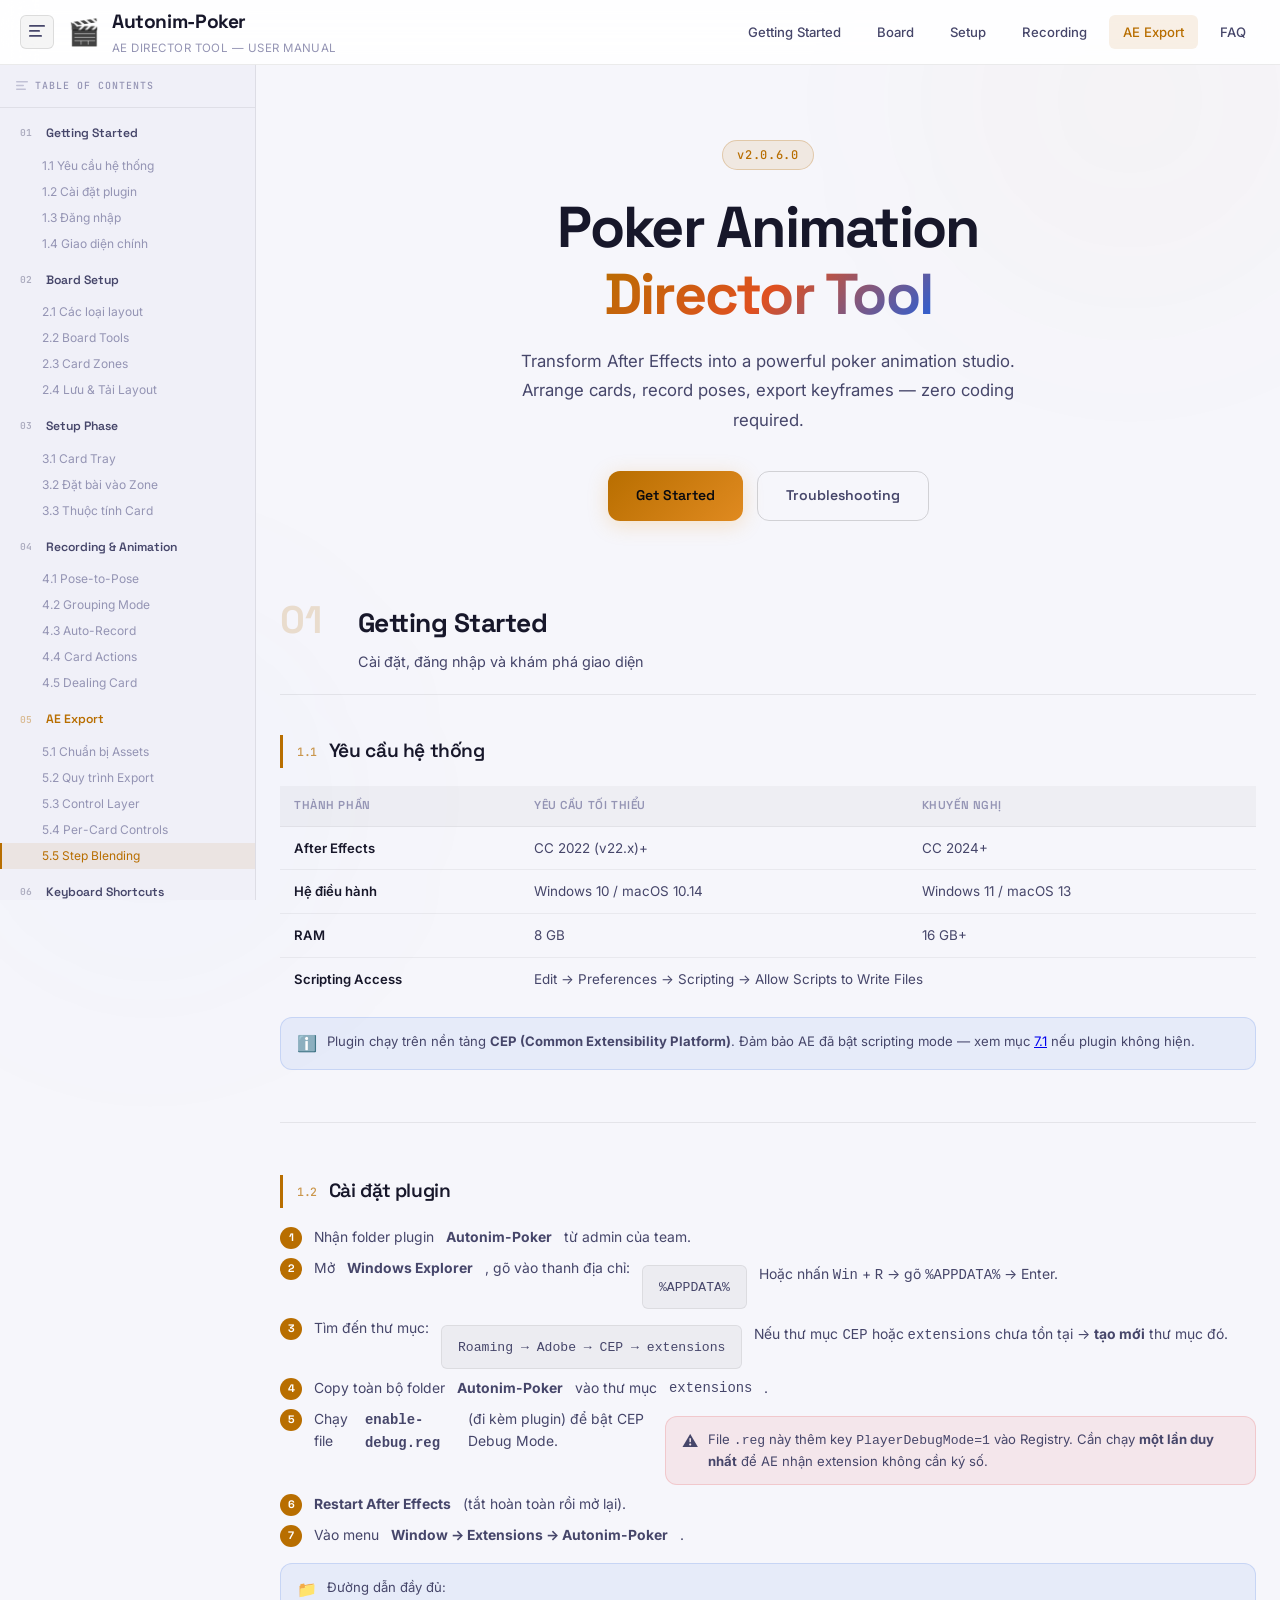
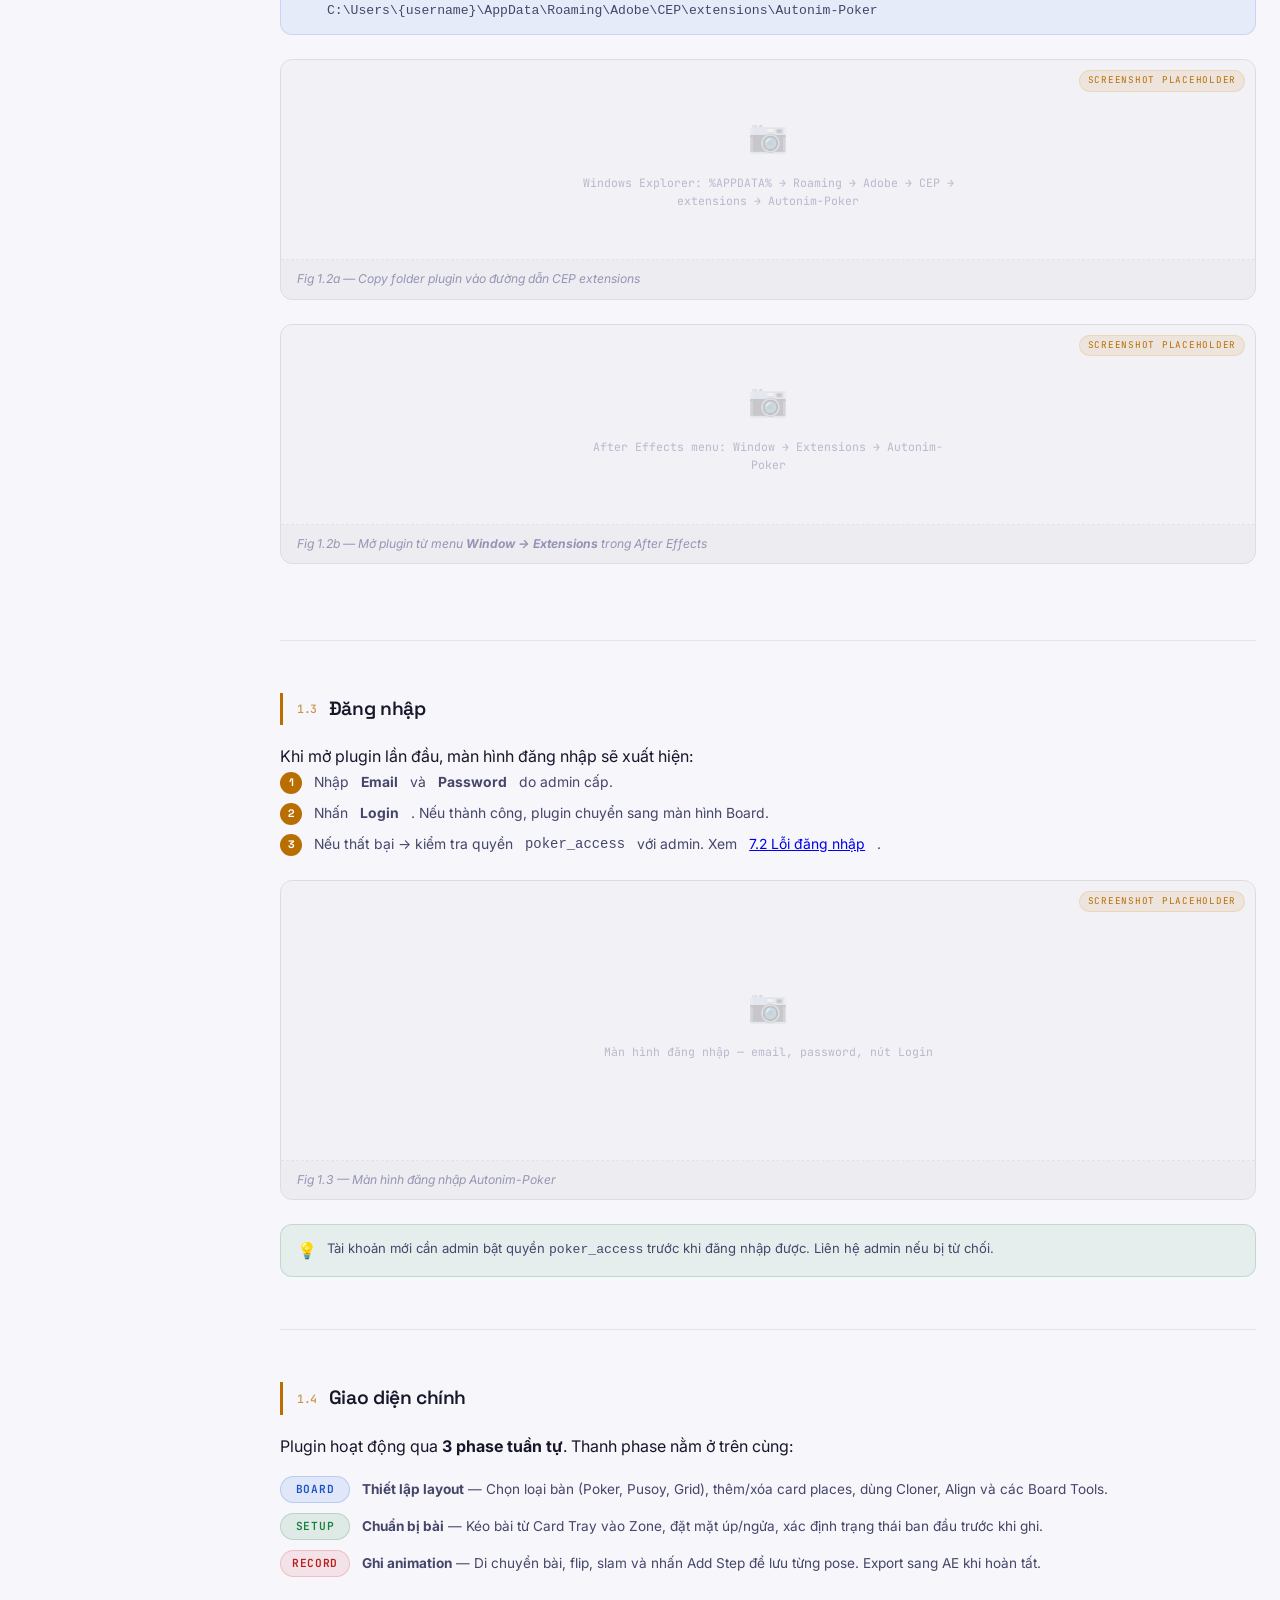
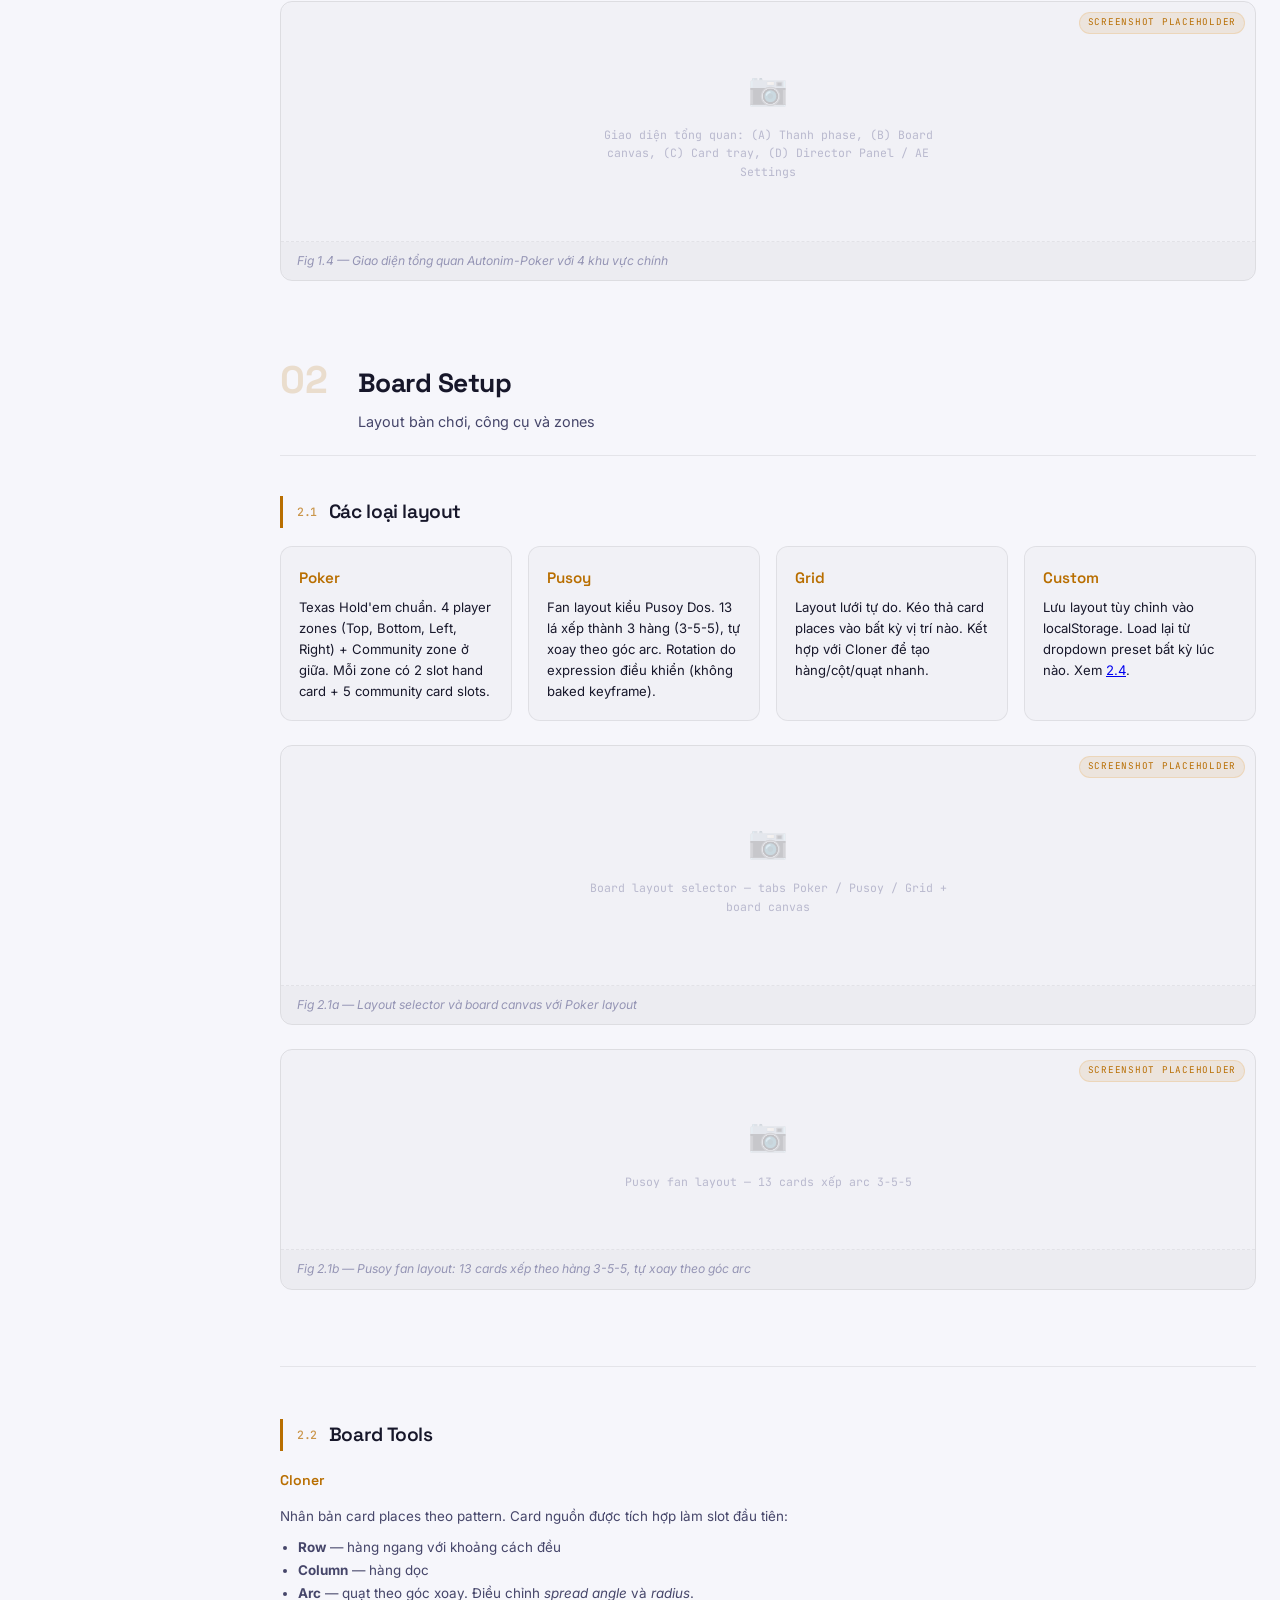
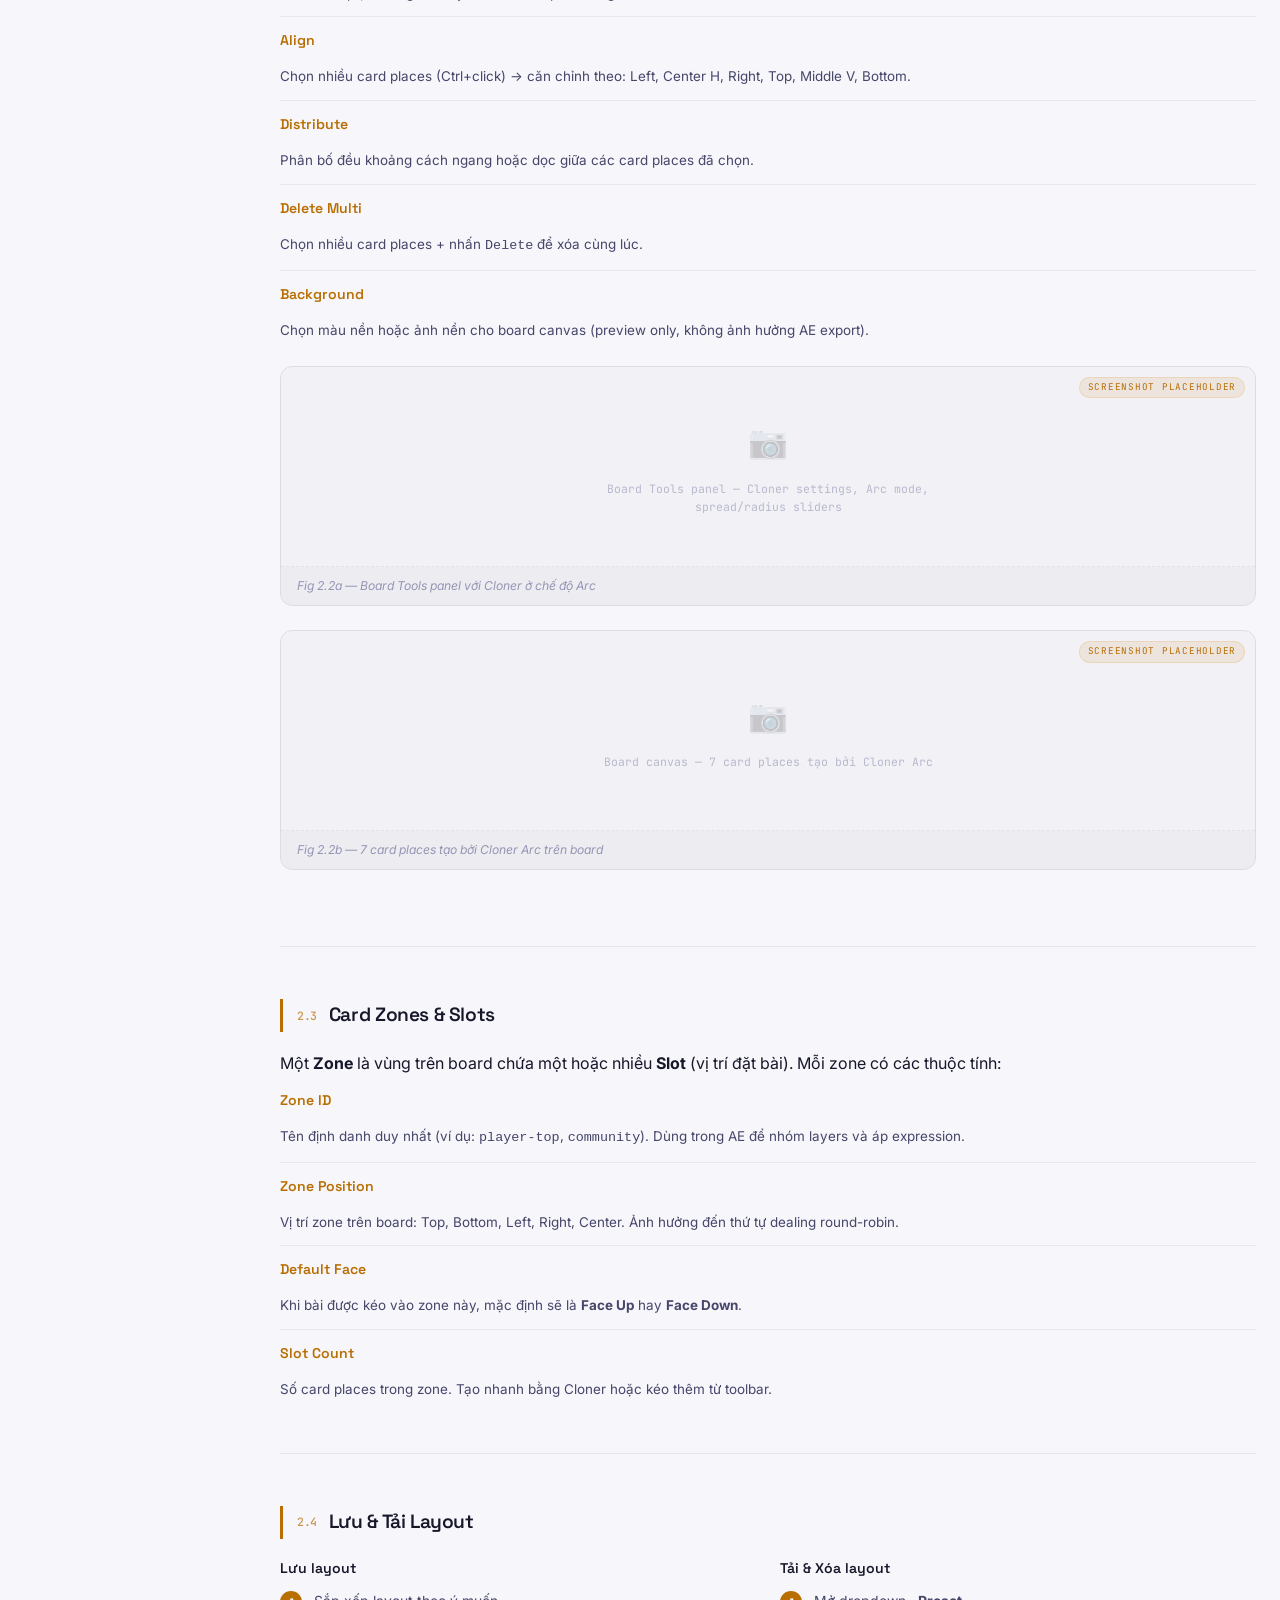
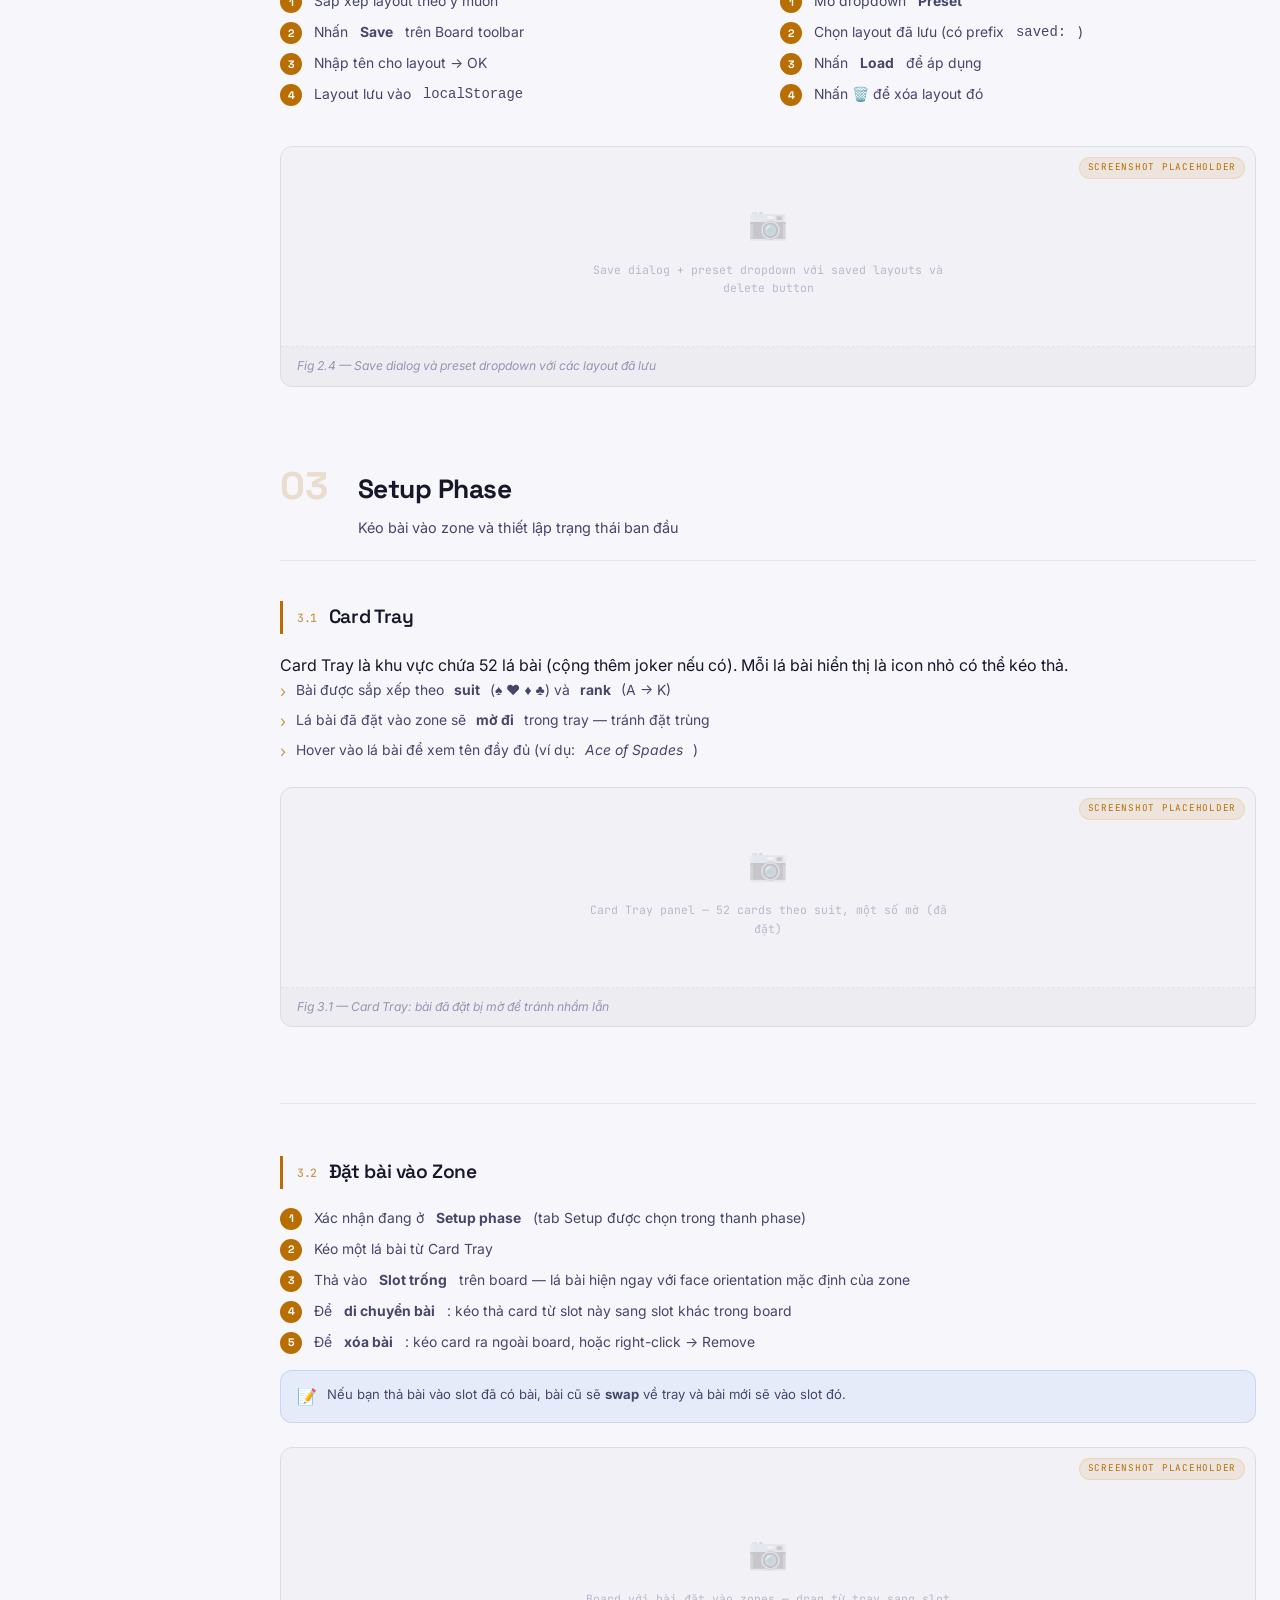
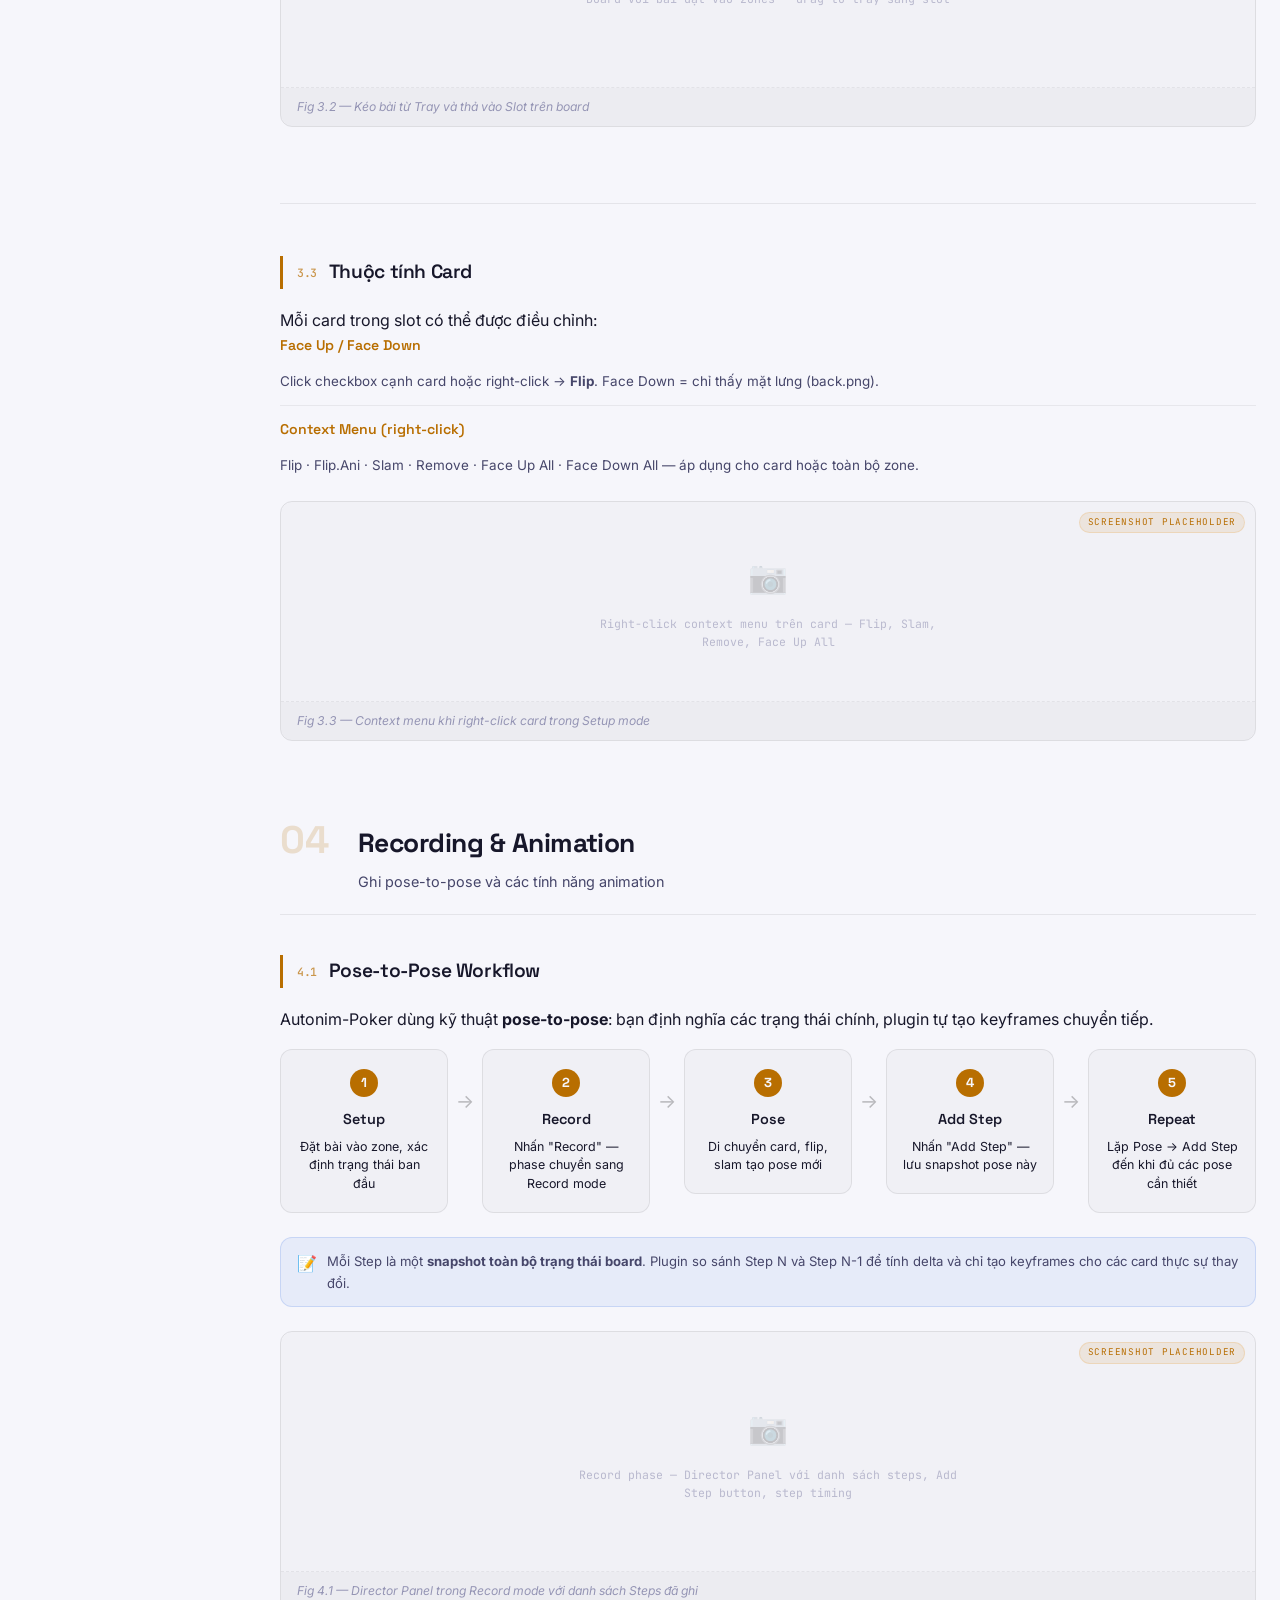
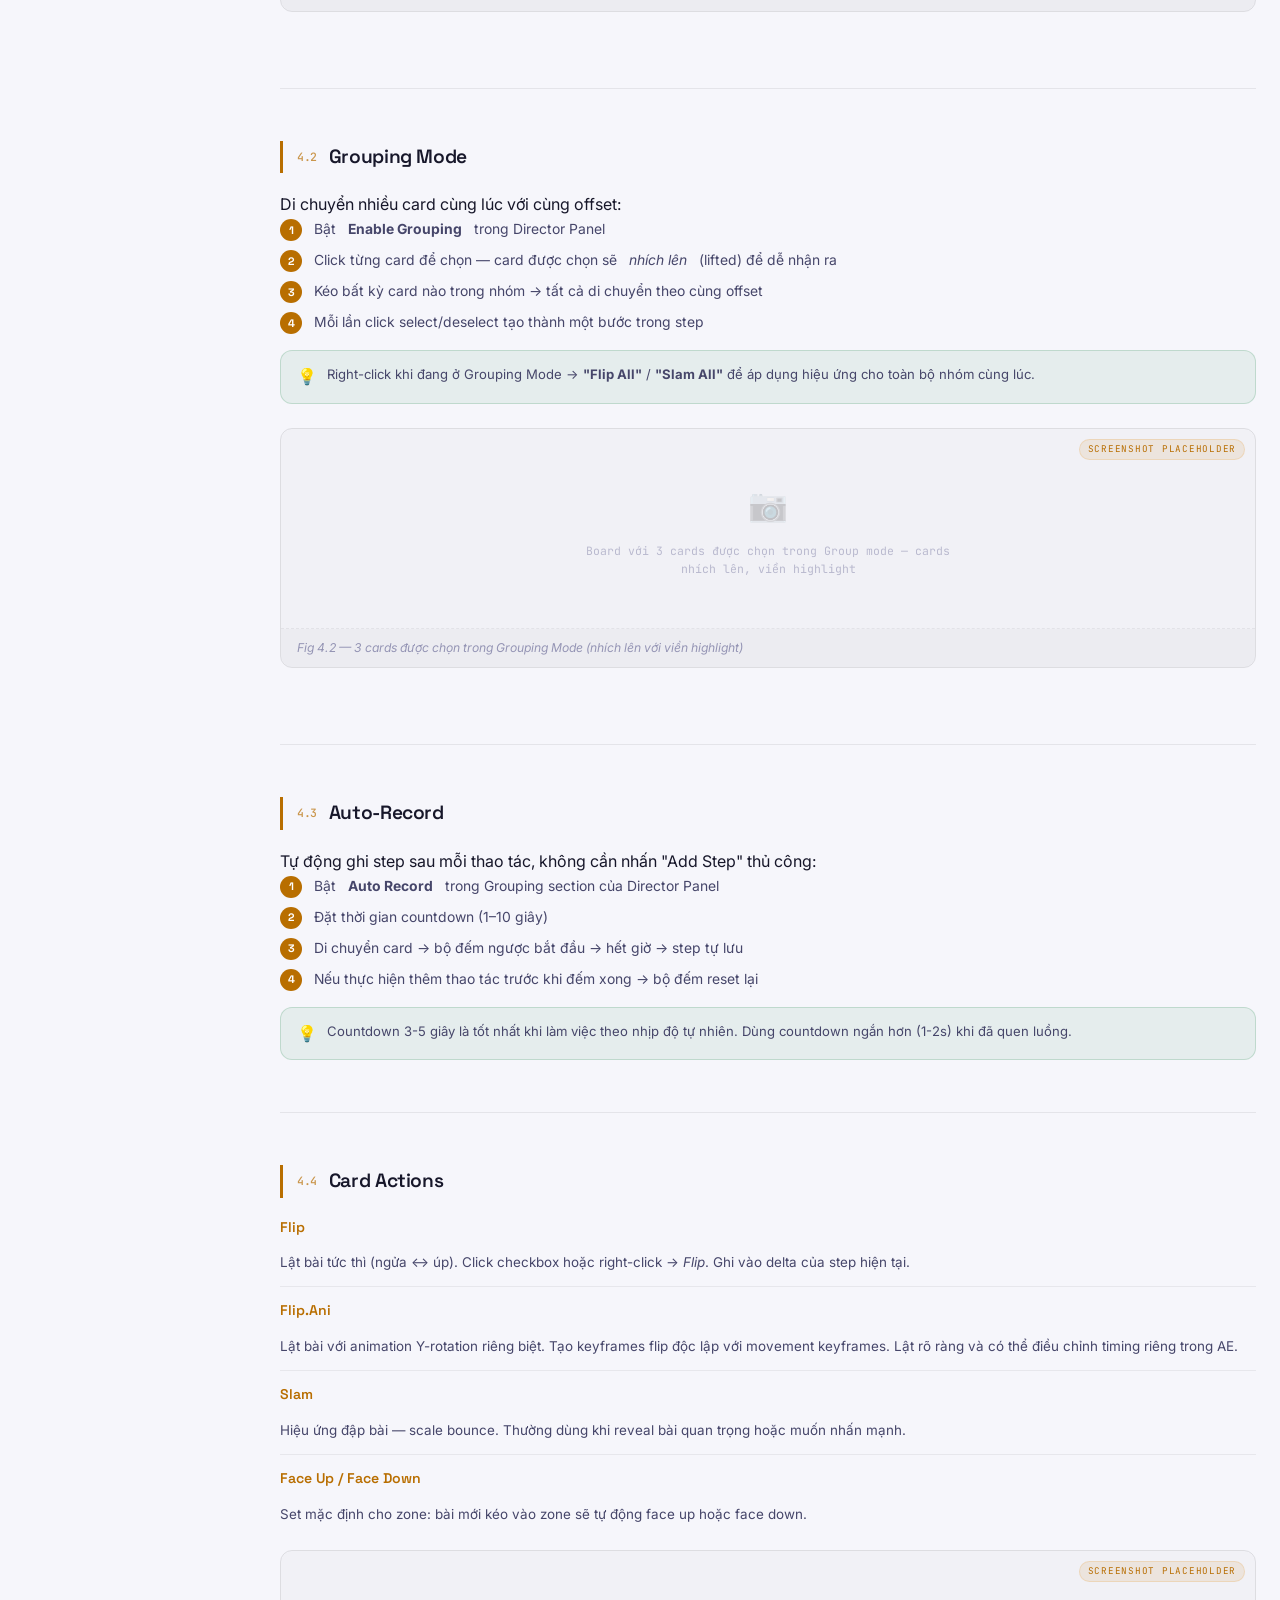
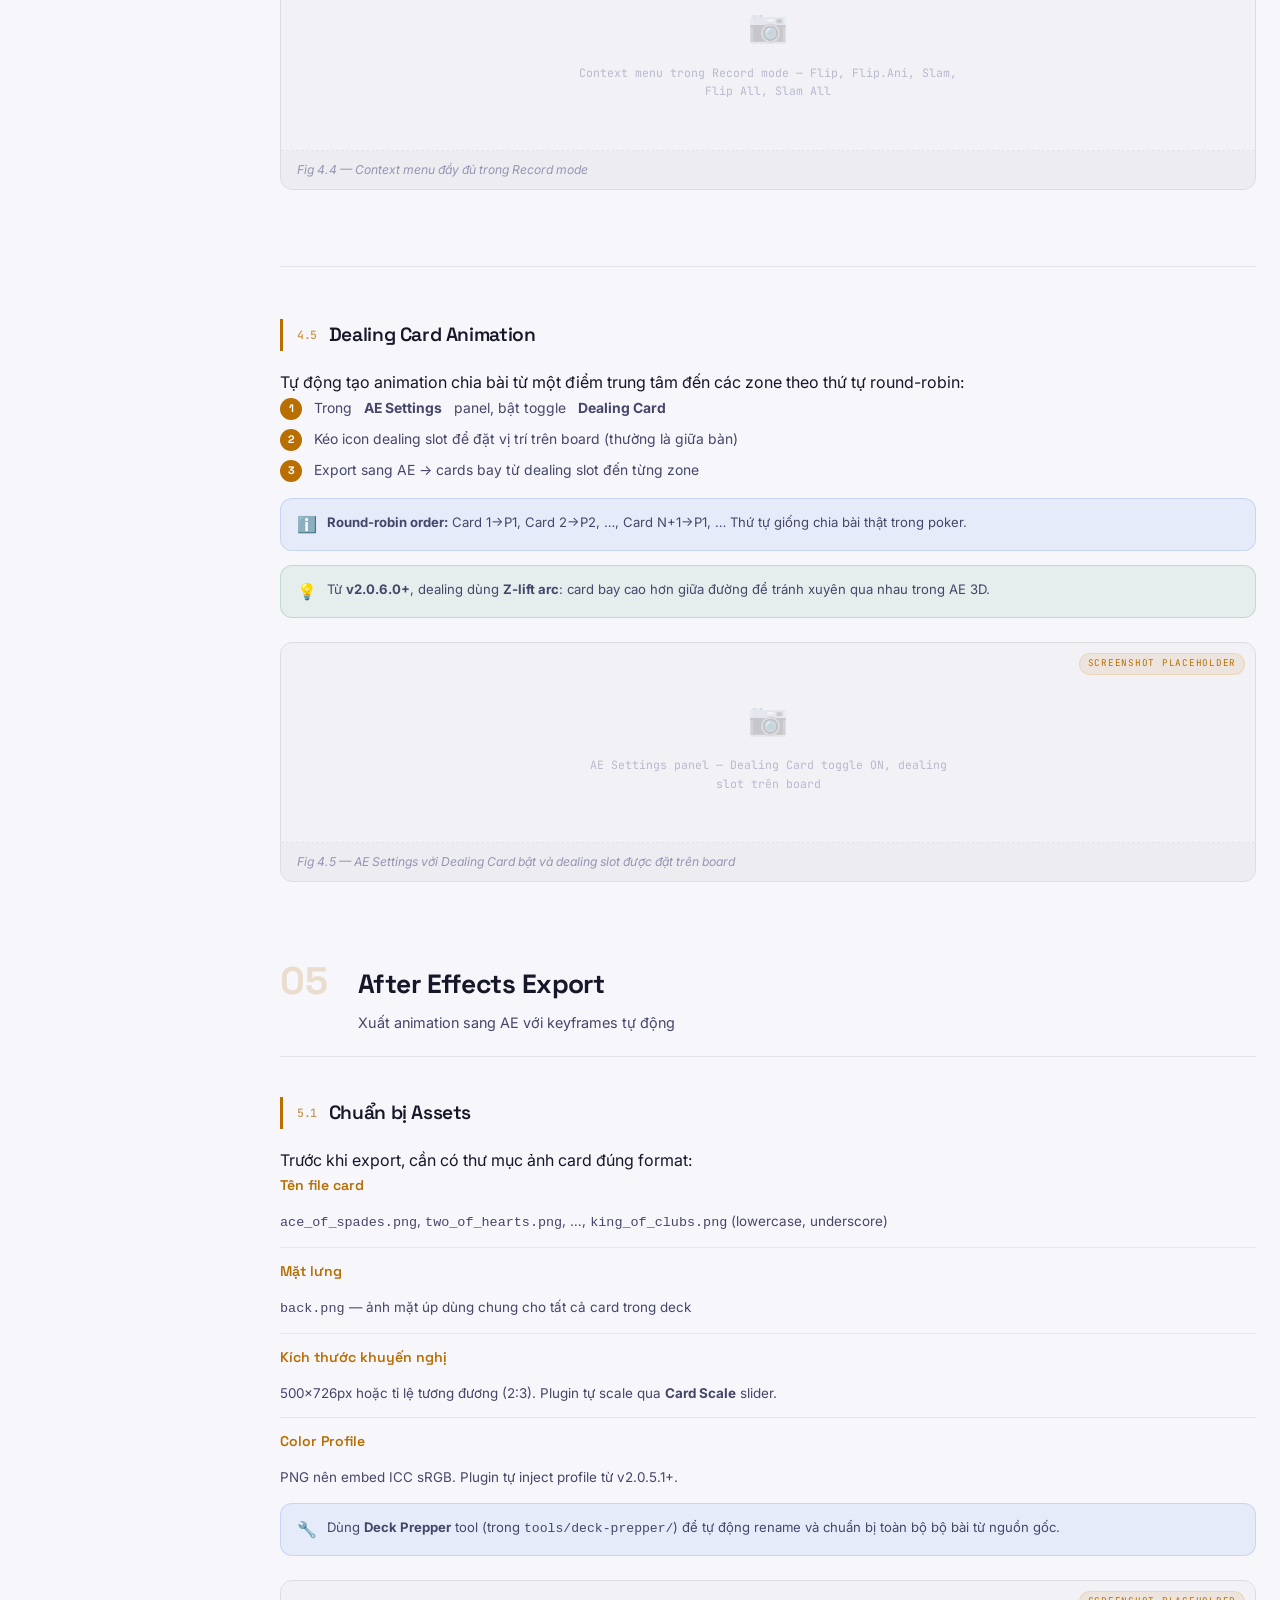
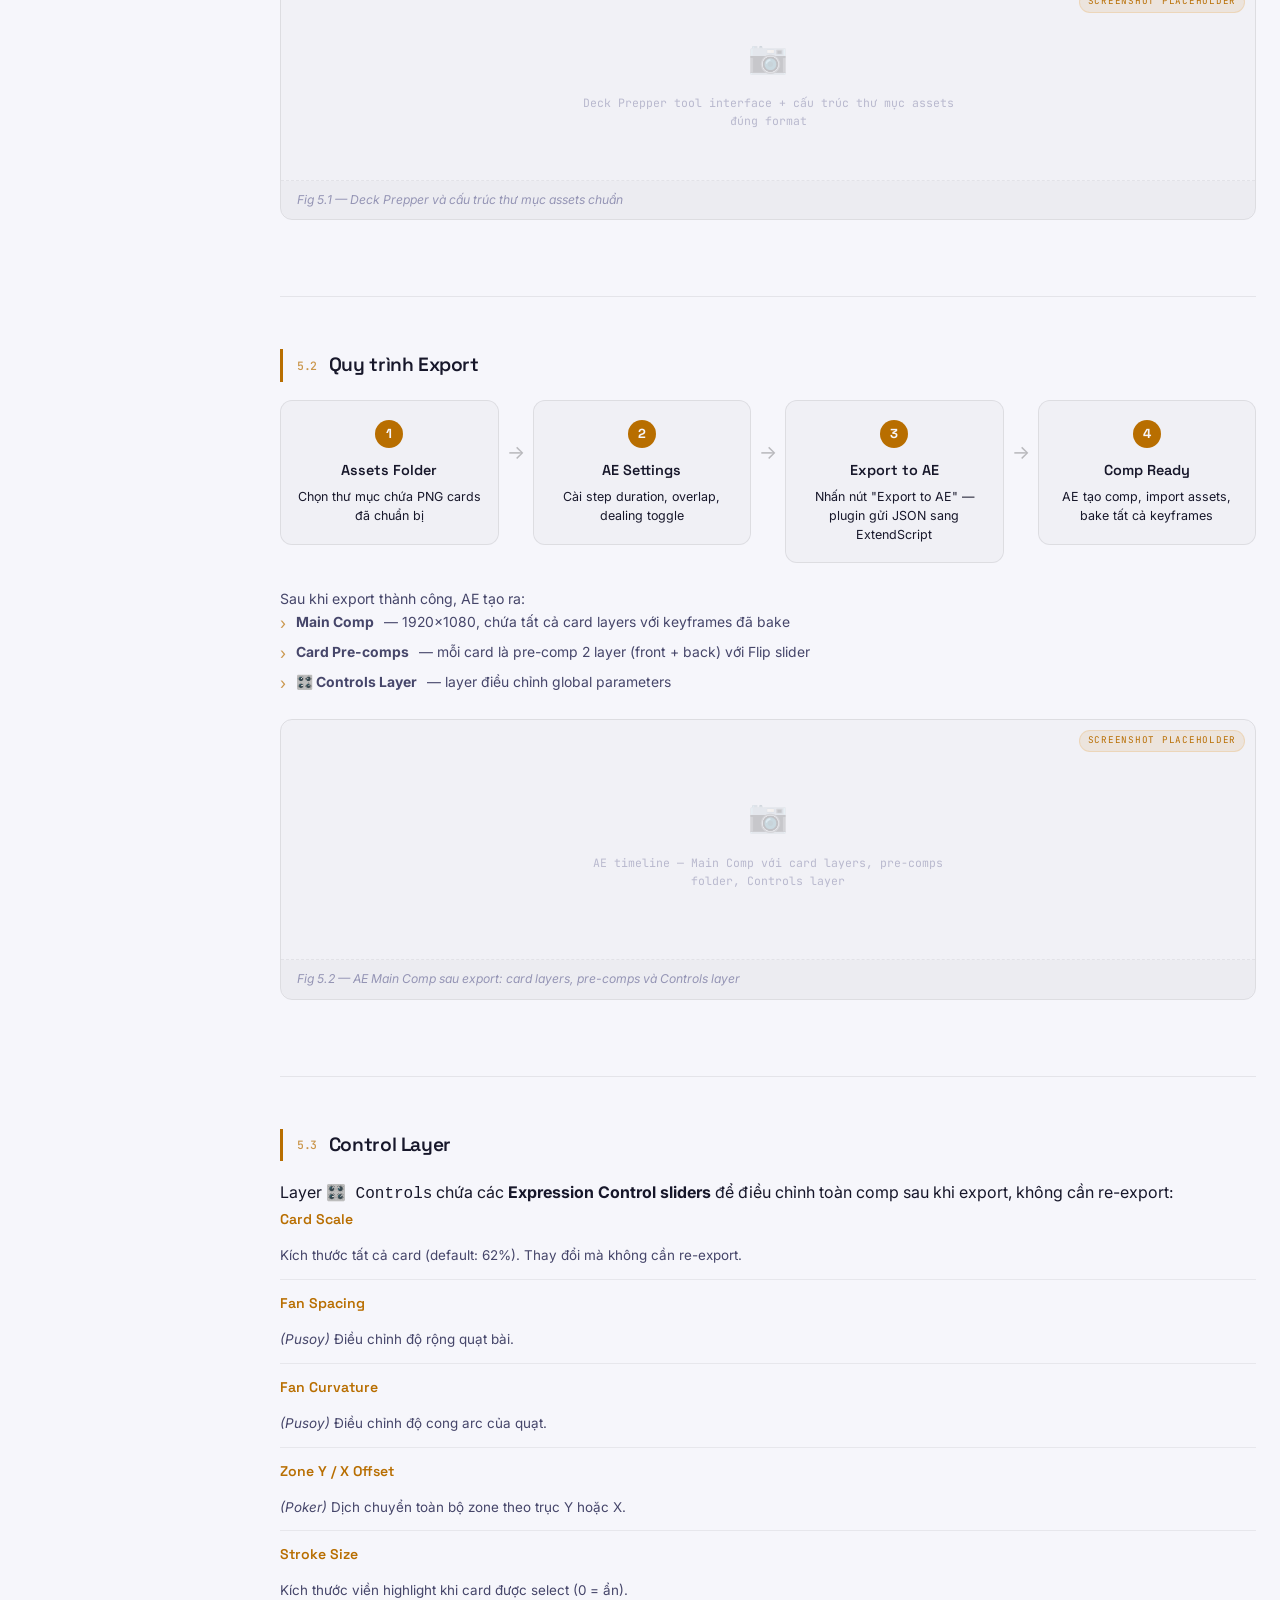
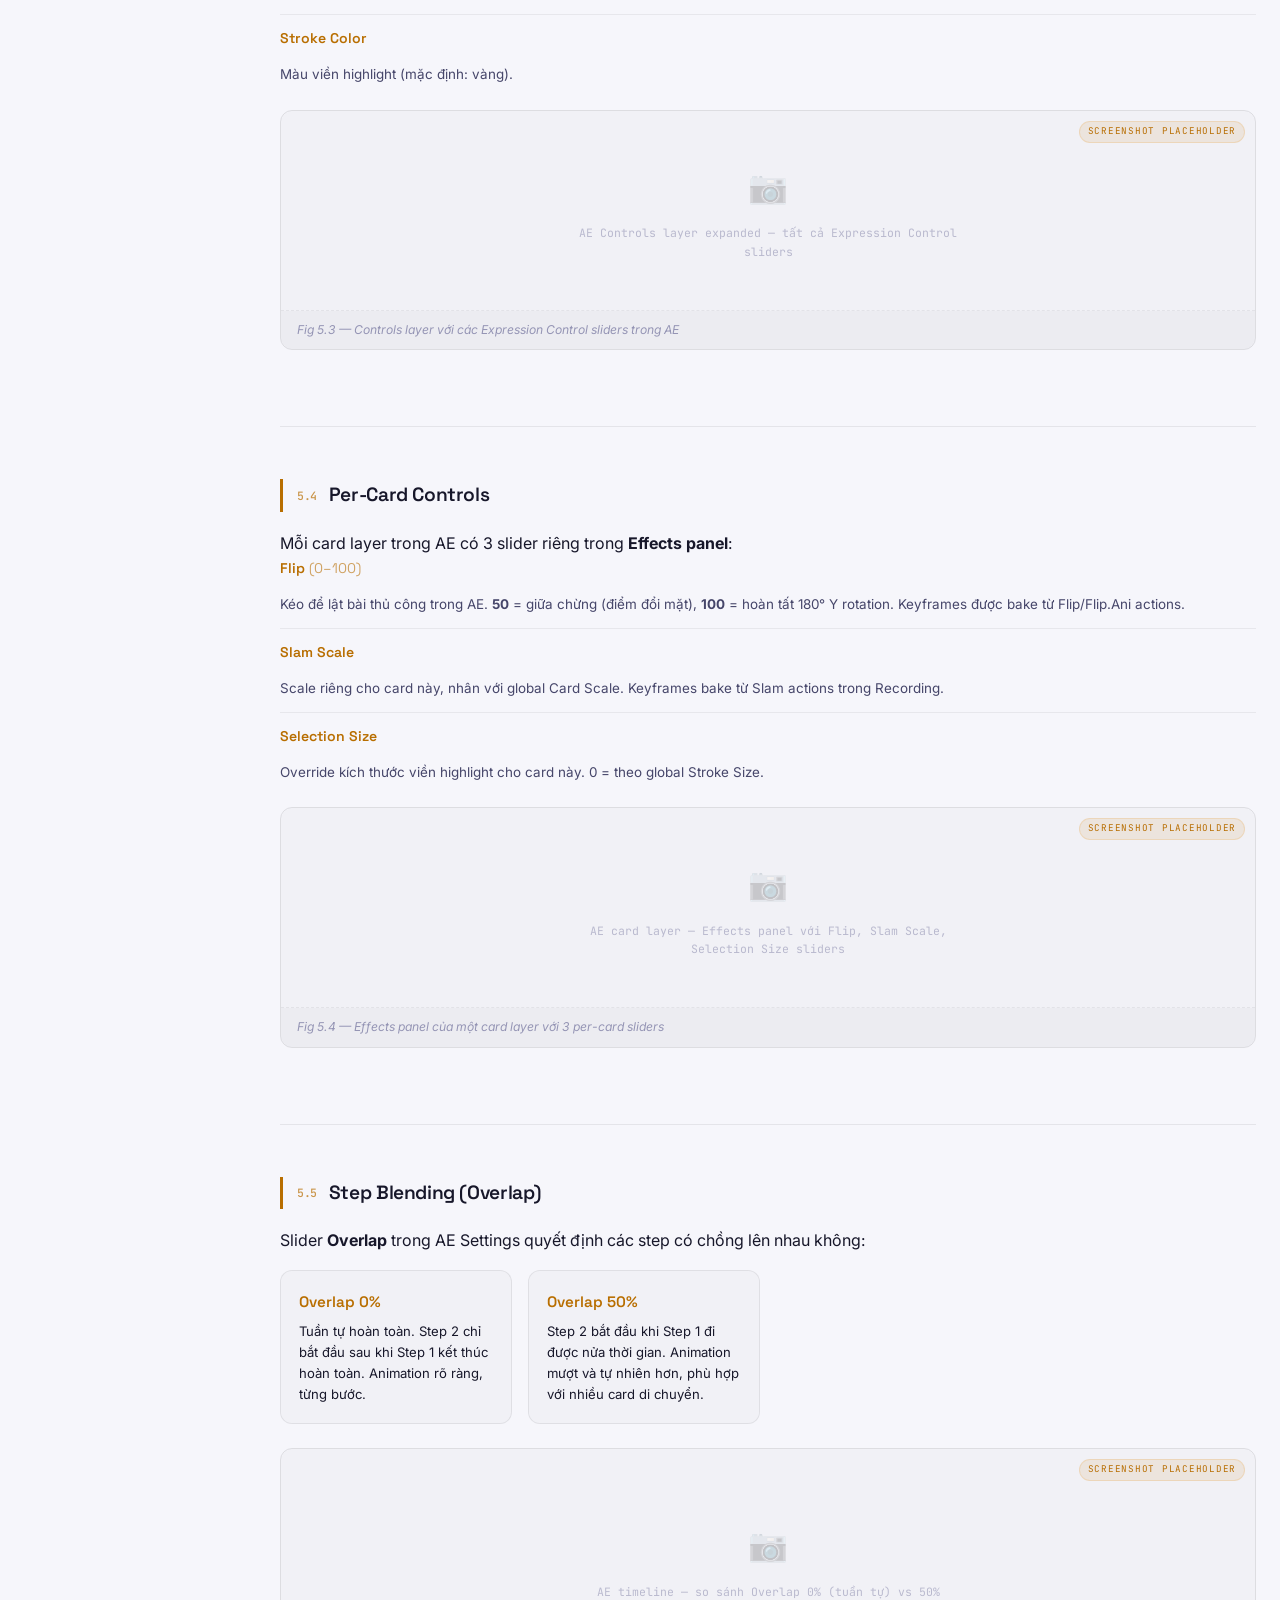
==== faq/index.html @ b51db9a0 "fix: AE dealing Z-crossing & fan rotation + add FAQ manual - Fix Z-crossing during dealing: cards fl" ====
<!DOCTYPE html>
<html lang="vi">

<head>
    <meta charset="UTF-8">
    <meta name="viewport" content="width=device-width, initial-scale=1.0">
    <title>Autonim-Poker — User Manual</title>
    <meta name="description"
        content="Complete user manual for Autonim-Poker AE Director Tool. Board setup, recording, AE export, FAQ, and glossary.">
    <link rel="preconnect" href="https://fonts.googleapis.com">
    <link rel="preconnect" href="https://fonts.gstatic.com" crossorigin>
    <link
        href="https://fonts.googleapis.com/css2?family=Space+Grotesk:wght@400;500;600;700&family=Inter:wght@400;500;600&family=JetBrains+Mono:wght@400;500&display=swap"
        rel="stylesheet">
    <link rel="stylesheet" href="style.css">
</head>

<body>

    <div class="bg-glow bg-glow--1"></div>
    <div class="bg-glow bg-glow--2"></div>

    <!-- Header -->
    <header class="header">
        <div class="header__inner">
            <button class="sidebar-toggle" id="sidebarToggle" aria-label="Toggle Table of Contents"
                title="Toggle Table of Contents">
                <svg width="18" height="18" viewBox="0 0 18 18" fill="none" aria-hidden="true">
                    <rect x="1" y="2" width="16" height="1.8" rx="0.9" fill="currentColor" />
                    <rect x="1" y="7" width="11" height="1.8" rx="0.9" fill="currentColor" />
                    <rect x="1" y="12" width="13" height="1.8" rx="0.9" fill="currentColor" />
                </svg>
            </button>
            <div class="header__brand">
                <span class="header__icon">🎬</span>
                <div>
                    <h1 class="header__title">Autonim-Poker</h1>
                    <p class="header__subtitle">AE Director Tool — User Manual</p>
                </div>
            </div>
            <nav class="header__nav" id="headerNav">
                <a href="#getting-started" class="nav-link">Getting Started</a>
                <a href="#board-setup" class="nav-link">Board</a>
                <a href="#setup-phase" class="nav-link">Setup</a>
                <a href="#recording" class="nav-link">Recording</a>
                <a href="#ae-export" class="nav-link">AE Export</a>
                <a href="#faq" class="nav-link">FAQ</a>
            </nav>
            <button class="nav-toggle" id="navToggle" aria-label="Toggle navigation">
                <span></span><span></span><span></span>
            </button>
        </div>
    </header>

    <div class="page-layout">

        <!-- ======== SIDEBAR TOC ======== -->
        <aside class="sidebar" id="sidebar">
            <div class="sidebar__inner">
                <div class="sidebar__header">
                    <span class="sidebar__label">
                        <svg width="12" height="12" viewBox="0 0 12 12" fill="none" style="opacity:.5">
                            <rect x="0" y="1" width="12" height="1.4" rx="0.7" fill="currentColor" />
                            <rect x="0" y="4.8" width="8" height="1.4" rx="0.7" fill="currentColor" />
                            <rect x="0" y="8.6" width="10" height="1.4" rx="0.7" fill="currentColor" />
                        </svg>
                        Table of Contents
                    </span>
                </div>

                <nav class="toc" aria-label="Table of Contents">

                    <div class="toc-group">
                        <a href="#getting-started" class="toc-group__title">
                            <span class="toc-num">01</span>Getting Started
                        </a>
                        <div class="toc-items">
                            <a href="#s1-requirements" class="toc-link">1.1 Yêu cầu hệ thống</a>
                            <a href="#s1-installation" class="toc-link">1.2 Cài đặt plugin</a>
                            <a href="#s1-login" class="toc-link">1.3 Đăng nhập</a>
                            <a href="#s1-interface" class="toc-link">1.4 Giao diện chính</a>
                        </div>
                    </div>

                    <div class="toc-group">
                        <a href="#board-setup" class="toc-group__title">
                            <span class="toc-num">02</span>Board Setup
                        </a>
                        <div class="toc-items">
                            <a href="#s2-layouts" class="toc-link">2.1 Các loại layout</a>
                            <a href="#s2-tools" class="toc-link">2.2 Board Tools</a>
                            <a href="#s2-zones" class="toc-link">2.3 Card Zones</a>
                            <a href="#s2-save-load" class="toc-link">2.4 Lưu & Tải Layout</a>
                        </div>
                    </div>

                    <div class="toc-group">
                        <a href="#setup-phase" class="toc-group__title">
                            <span class="toc-num">03</span>Setup Phase
                        </a>
                        <div class="toc-items">
                            <a href="#s3-tray" class="toc-link">3.1 Card Tray</a>
                            <a href="#s3-placing" class="toc-link">3.2 Đặt bài vào Zone</a>
                            <a href="#s3-properties" class="toc-link">3.3 Thuộc tính Card</a>
                        </div>
                    </div>

                    <div class="toc-group">
                        <a href="#recording" class="toc-group__title">
                            <span class="toc-num">04</span>Recording & Animation
                        </a>
                        <div class="toc-items">
                            <a href="#s4-workflow" class="toc-link">4.1 Pose-to-Pose</a>
                            <a href="#s4-grouping" class="toc-link">4.2 Grouping Mode</a>
                            <a href="#s4-auto-record" class="toc-link">4.3 Auto-Record</a>
                            <a href="#s4-card-actions" class="toc-link">4.4 Card Actions</a>
                            <a href="#s4-dealing" class="toc-link">4.5 Dealing Card</a>
                        </div>
                    </div>

                    <div class="toc-group">
                        <a href="#ae-export" class="toc-group__title">
                            <span class="toc-num">05</span>AE Export
                        </a>
                        <div class="toc-items">
                            <a href="#s5-assets" class="toc-link">5.1 Chuẩn bị Assets</a>
                            <a href="#s5-export" class="toc-link">5.2 Quy trình Export</a>
                            <a href="#s5-control-layer" class="toc-link">5.3 Control Layer</a>
                            <a href="#s5-per-card" class="toc-link">5.4 Per-Card Controls</a>
                            <a href="#s5-blending" class="toc-link">5.5 Step Blending</a>
                        </div>
                    </div>

                    <div class="toc-group">
                        <a href="#shortcuts" class="toc-group__title">
                            <span class="toc-num">06</span>Keyboard Shortcuts
                        </a>
                    </div>

                    <div class="toc-group">
                        <a href="#faq" class="toc-group__title">
                            <span class="toc-num">07</span>FAQ & Troubleshooting
                        </a>
                        <div class="toc-items">
                            <a href="#s7-installation" class="toc-link">7.1 Plugin không hiện</a>
                            <a href="#s7-login" class="toc-link">7.2 Lỗi đăng nhập</a>
                            <a href="#s7-export-issues" class="toc-link">7.3 Lỗi Export</a>
                            <a href="#s7-animation" class="toc-link">7.4 Lỗi Animation</a>
                            <a href="#s7-update" class="toc-link">7.5 Cập nhật plugin</a>
                        </div>
                    </div>

                    <div class="toc-group">
                        <a href="#glossary" class="toc-group__title">
                            <span class="toc-num">08</span>Glossary
                        </a>
                    </div>

                </nav>

                <div class="sidebar__version">v2.0.6.0</div>
            </div>
        </aside>

        <!-- Mobile overlay -->
        <div class="sidebar-overlay" id="sidebarOverlay"></div>

        <!-- ======== MAIN CONTENT ======== -->
        <div class="content-wrapper" id="contentWrapper">

            <!-- Hero -->
            <section class="hero">
                <div class="container">
                    <div class="hero__badge">v2.0.6.0</div>
                    <h2 class="hero__title">Poker Animation<br><span class="gradient-text">Director Tool</span></h2>
                    <p class="hero__desc">Transform After Effects into a powerful poker animation studio.<br>Arrange
                        cards, record poses, export keyframes — zero coding required.</p>
                    <div class="hero__actions">
                        <a href="#getting-started" class="btn btn--primary">Get Started</a>
                        <a href="#faq" class="btn btn--ghost">Troubleshooting</a>
                    </div>
                </div>
            </section>

            <main class="main">
                <div class="container">

                    <!-- ========== 01 GETTING STARTED ========== -->
                    <section id="getting-started" class="section">
                        <div class="section__header">
                            <span class="section__number">01</span>
                            <div>
                                <h2 class="section__title">Getting Started</h2>
                                <p class="section__desc">Cài đặt, đăng nhập và khám phá giao diện</p>
                            </div>
                        </div>

                        <!-- 1.1 -->
                        <div class="subsection" id="s1-requirements">
                            <h3 class="subsection__title">
                                <span class="subsection__num">1.1</span>Yêu cầu hệ thống
                            </h3>
                            <table class="spec-table">
                                <thead>
                                    <tr>
                                        <th>Thành phần</th>
                                        <th>Yêu cầu tối thiểu</th>
                                        <th>Khuyến nghị</th>
                                    </tr>
                                </thead>
                                <tbody>
                                    <tr>
                                        <td>After Effects</td>
                                        <td>CC 2022 (v22.x)+</td>
                                        <td>CC 2024+</td>
                                    </tr>
                                    <tr>
                                        <td>Hệ điều hành</td>
                                        <td>Windows 10 / macOS 10.14</td>
                                        <td>Windows 11 / macOS 13</td>
                                    </tr>
                                    <tr>
                                        <td>RAM</td>
                                        <td>8 GB</td>
                                        <td>16 GB+</td>
                                    </tr>
                                    <tr>
                                        <td>Scripting Access</td>
                                        <td colspan="2">Edit → Preferences → Scripting → Allow Scripts to Write Files
                                        </td>
                                    </tr>
                                </tbody>
                            </table>
                            <div class="callout callout--info">
                                <span class="callout__icon">ℹ️</span>
                                <p>Plugin chạy trên nền tảng <strong>CEP (Common Extensibility Platform)</strong>. Đảm
                                    bảo AE đã bật scripting mode — xem mục <a href="#s7-installation">7.1</a> nếu plugin
                                    không hiện.</p>
                            </div>
                        </div>

                        <!-- 1.2 -->
                        <div class="subsection" id="s1-installation">
                            <h3 class="subsection__title">
                                <span class="subsection__num">1.2</span>Cài đặt plugin
                            </h3>
                            <ol class="step-list">
                                <li>Nhận folder plugin <strong>Autonim-Poker</strong> từ admin của team.</li>
                                <li>
                                    Mở <strong>Windows Explorer</strong>, gõ vào thanh địa chỉ:
                                    <div class="code-block"><code>%APPDATA%</code></div>
                                    <p style="margin-top:6px;">Hoặc nhấn <kbd>Win</kbd> + <kbd>R</kbd> → gõ
                                        <code>%APPDATA%</code> → Enter.</p>
                                </li>
                                <li>
                                    Tìm đến thư mục:
                                    <div class="code-block"><code>Roaming → Adobe → CEP → extensions</code></div>
                                    <p style="margin-top:6px;">Nếu thư mục <code>CEP</code> hoặc <code>extensions</code>
                                        chưa tồn tại → <strong>tạo mới</strong> thư mục đó.</p>
                                </li>
                                <li>Copy toàn bộ folder <strong>Autonim-Poker</strong> vào thư mục
                                    <code>extensions</code>.</li>
                                <li>
                                    Chạy file <strong><code>enable-debug.reg</code></strong> (đi kèm plugin) để bật CEP
                                    Debug Mode.
                                    <div class="callout callout--warning" style="margin-top:8px;">
                                        <span class="callout__icon">⚠️</span>
                                        <p>File <code>.reg</code> này thêm key <code>PlayerDebugMode=1</code> vào
                                            Registry. Cần chạy <strong>một lần duy nhất</strong> để AE nhận extension
                                            không cần ký số.</p>
                                    </div>
                                </li>
                                <li><strong>Restart After Effects</strong> (tắt hoàn toàn rồi mở lại).</li>
                                <li>Vào menu <strong>Window → Extensions → Autonim-Poker</strong>.</li>
                            </ol>

                            <div class="callout callout--info">
                                <span class="callout__icon">📁</span>
                                <p>Đường dẫn đầy đủ:<br>
                                    <code>C:\Users\{username}\AppData\Roaming\Adobe\CEP\extensions\Autonim-Poker</code>
                                </p>
                            </div>

                            <figure class="screenshot">
                                <div class="screenshot__placeholder">
                                    <span class="screenshot__badge">Screenshot Placeholder</span>
                                    <span class="screenshot__icon">📷</span>
                                    <span class="screenshot__label">Windows Explorer: %APPDATA% → Roaming → Adobe → CEP
                                        → extensions → Autonim-Poker</span>
                                </div>
                                <figcaption>Fig 1.2a — Copy folder plugin vào đường dẫn CEP extensions</figcaption>
                            </figure>

                            <figure class="screenshot">
                                <div class="screenshot__placeholder">
                                    <span class="screenshot__badge">Screenshot Placeholder</span>
                                    <span class="screenshot__icon">📷</span>
                                    <span class="screenshot__label">After Effects menu: Window → Extensions →
                                        Autonim-Poker</span>
                                </div>
                                <figcaption>Fig 1.2b — Mở plugin từ menu <strong>Window → Extensions</strong> trong
                                    After Effects</figcaption>
                            </figure>
                        </div>

                        <!-- 1.3 -->
                        <div class="subsection" id="s1-login">
                            <h3 class="subsection__title">
                                <span class="subsection__num">1.3</span>Đăng nhập
                            </h3>
                            <p>Khi mở plugin lần đầu, màn hình đăng nhập sẽ xuất hiện:</p>
                            <ol class="step-list">
                                <li>Nhập <strong>Email</strong> và <strong>Password</strong> do admin cấp.</li>
                                <li>Nhấn <strong>Login</strong>. Nếu thành công, plugin chuyển sang màn hình Board.</li>
                                <li>Nếu thất bại → kiểm tra quyền <code>poker_access</code> với admin. Xem <a
                                        href="#s7-login">7.2 Lỗi đăng nhập</a>.</li>
                            </ol>

                            <figure class="screenshot">
                                <div class="screenshot__placeholder screenshot__placeholder--tall">
                                    <span class="screenshot__badge">Screenshot Placeholder</span>
                                    <span class="screenshot__icon">📷</span>
                                    <span class="screenshot__label">Màn hình đăng nhập — email, password, nút
                                        Login</span>
                                </div>
                                <figcaption>Fig 1.3 — Màn hình đăng nhập Autonim-Poker</figcaption>
                            </figure>

                            <div class="callout callout--tip">
                                <span class="callout__icon">💡</span>
                                <p>Tài khoản mới cần admin bật quyền <code>poker_access</code> trước khi đăng nhập được.
                                    Liên hệ admin nếu bị từ chối.</p>
                            </div>
                        </div>

                        <!-- 1.4 -->
                        <div class="subsection" id="s1-interface">
                            <h3 class="subsection__title">
                                <span class="subsection__num">1.4</span>Giao diện chính
                            </h3>
                            <p>Plugin hoạt động qua <strong>3 phase tuần tự</strong>. Thanh phase nằm ở trên cùng:</p>

                            <div class="phase-list" style="margin: 16px 0 20px;">
                                <div class="phase-item">
                                    <span class="phase-badge phase-badge--board">Board</span>
                                    <div>
                                        <strong>Thiết lập layout</strong> — Chọn loại bàn (Poker, Pusoy, Grid), thêm/xóa
                                        card places, dùng Cloner, Align và các Board Tools.
                                    </div>
                                </div>
                                <div class="phase-item">
                                    <span class="phase-badge phase-badge--setup">Setup</span>
                                    <div>
                                        <strong>Chuẩn bị bài</strong> — Kéo bài từ Card Tray vào Zone, đặt mặt úp/ngửa,
                                        xác định trạng thái ban đầu trước khi ghi.
                                    </div>
                                </div>
                                <div class="phase-item">
                                    <span class="phase-badge phase-badge--record">Record</span>
                                    <div>
                                        <strong>Ghi animation</strong> — Di chuyển bài, flip, slam và nhấn Add Step để
                                        lưu từng pose. Export sang AE khi hoàn tất.
                                    </div>
                                </div>
                            </div>

                            <figure class="screenshot">
                                <div class="screenshot__placeholder screenshot__placeholder--wide">
                                    <span class="screenshot__badge">Screenshot Placeholder</span>
                                    <span class="screenshot__icon">📷</span>
                                    <span class="screenshot__label">Giao diện tổng quan: (A) Thanh phase, (B) Board
                                        canvas, (C) Card tray, (D) Director Panel / AE Settings</span>
                                </div>
                                <figcaption>Fig 1.4 — Giao diện tổng quan Autonim-Poker với 4 khu vực chính</figcaption>
                            </figure>
                        </div>
                    </section>

                    <!-- ========== 02 BOARD SETUP ========== -->
                    <section id="board-setup" class="section">
                        <div class="section__header">
                            <span class="section__number">02</span>
                            <div>
                                <h2 class="section__title">Board Setup</h2>
                                <p class="section__desc">Layout bàn chơi, công cụ và zones</p>
                            </div>
                        </div>

                        <!-- 2.1 -->
                        <div class="subsection" id="s2-layouts">
                            <h3 class="subsection__title">
                                <span class="subsection__num">2.1</span>Các loại layout
                            </h3>

                            <div class="layout-grid">
                                <div class="layout-item">
                                    <h4>Poker</h4>
                                    <p>Texas Hold'em chuẩn. 4 player zones (Top, Bottom, Left, Right) + Community zone ở
                                        giữa. Mỗi zone có 2 slot hand card + 5 community card slots.</p>
                                </div>
                                <div class="layout-item">
                                    <h4>Pusoy</h4>
                                    <p>Fan layout kiểu Pusoy Dos. 13 lá xếp thành 3 hàng (3-5-5), tự xoay theo góc arc.
                                        Rotation do expression điều khiển (không baked keyframe).</p>
                                </div>
                                <div class="layout-item">
                                    <h4>Grid</h4>
                                    <p>Layout lưới tự do. Kéo thả card places vào bất kỳ vị trí nào. Kết hợp với Cloner
                                        để tạo hàng/cột/quạt nhanh.</p>
                                </div>
                                <div class="layout-item">
                                    <h4>Custom</h4>
                                    <p>Lưu layout tùy chỉnh vào localStorage. Load lại từ dropdown preset bất kỳ lúc
                                        nào. Xem <a href="#s2-save-load">2.4</a>.</p>
                                </div>
                            </div>

                            <figure class="screenshot">
                                <div class="screenshot__placeholder screenshot__placeholder--wide">
                                    <span class="screenshot__badge">Screenshot Placeholder</span>
                                    <span class="screenshot__icon">📷</span>
                                    <span class="screenshot__label">Board layout selector — tabs Poker / Pusoy / Grid +
                                        board canvas</span>
                                </div>
                                <figcaption>Fig 2.1a — Layout selector và board canvas với Poker layout</figcaption>
                            </figure>

                            <figure class="screenshot">
                                <div class="screenshot__placeholder">
                                    <span class="screenshot__badge">Screenshot Placeholder</span>
                                    <span class="screenshot__icon">📷</span>
                                    <span class="screenshot__label">Pusoy fan layout — 13 cards xếp arc 3-5-5</span>
                                </div>
                                <figcaption>Fig 2.1b — Pusoy fan layout: 13 cards xếp theo hàng 3-5-5, tự xoay theo góc
                                    arc</figcaption>
                            </figure>
                        </div>

                        <!-- 2.2 -->
                        <div class="subsection" id="s2-tools">
                            <h3 class="subsection__title">
                                <span class="subsection__num">2.2</span>Board Tools
                            </h3>

                            <dl class="tool-list">
                                <dt>Cloner</dt>
                                <dd>
                                    Nhân bản card places theo pattern. Card nguồn được tích hợp làm slot đầu tiên:
                                    <ul style="margin-top: 8px; padding-left: 18px; color: inherit;">
                                        <li><strong>Row</strong> — hàng ngang với khoảng cách đều</li>
                                        <li><strong>Column</strong> — hàng dọc</li>
                                        <li><strong>Arc</strong> — quạt theo góc xoay. Điều chỉnh <em>spread angle</em>
                                            và <em>radius</em>.</li>
                                    </ul>
                                </dd>
                                <dt>Align</dt>
                                <dd>Chọn nhiều card places (Ctrl+click) → căn chỉnh theo: Left, Center H, Right, Top,
                                    Middle V, Bottom.</dd>
                                <dt>Distribute</dt>
                                <dd>Phân bố đều khoảng cách ngang hoặc dọc giữa các card places đã chọn.</dd>
                                <dt>Delete Multi</dt>
                                <dd>Chọn nhiều card places + nhấn <kbd>Delete</kbd> để xóa cùng lúc.</dd>
                                <dt>Background</dt>
                                <dd>Chọn màu nền hoặc ảnh nền cho board canvas (preview only, không ảnh hưởng AE
                                    export).</dd>
                            </dl>

                            <figure class="screenshot">
                                <div class="screenshot__placeholder">
                                    <span class="screenshot__badge">Screenshot Placeholder</span>
                                    <span class="screenshot__icon">📷</span>
                                    <span class="screenshot__label">Board Tools panel — Cloner settings, Arc mode,
                                        spread/radius sliders</span>
                                </div>
                                <figcaption>Fig 2.2a — Board Tools panel với Cloner ở chế độ Arc</figcaption>
                            </figure>

                            <figure class="screenshot">
                                <div class="screenshot__placeholder">
                                    <span class="screenshot__badge">Screenshot Placeholder</span>
                                    <span class="screenshot__icon">📷</span>
                                    <span class="screenshot__label">Board canvas — 7 card places tạo bởi Cloner
                                        Arc</span>
                                </div>
                                <figcaption>Fig 2.2b — 7 card places tạo bởi Cloner Arc trên board</figcaption>
                            </figure>
                        </div>

                        <!-- 2.3 -->
                        <div class="subsection" id="s2-zones">
                            <h3 class="subsection__title">
                                <span class="subsection__num">2.3</span>Card Zones & Slots
                            </h3>
                            <p>Một <strong>Zone</strong> là vùng trên board chứa một hoặc nhiều <strong>Slot</strong>
                                (vị trí đặt bài). Mỗi zone có các thuộc tính:</p>
                            <dl class="tool-list" style="margin-top: 12px;">
                                <dt>Zone ID</dt>
                                <dd>Tên định danh duy nhất (ví dụ: <code>player-top</code>, <code>community</code>).
                                    Dùng trong AE để nhóm layers và áp expression.</dd>
                                <dt>Zone Position</dt>
                                <dd>Vị trí zone trên board: Top, Bottom, Left, Right, Center. Ảnh hưởng đến thứ tự
                                    dealing round-robin.</dd>
                                <dt>Default Face</dt>
                                <dd>Khi bài được kéo vào zone này, mặc định sẽ là <strong>Face Up</strong> hay
                                    <strong>Face Down</strong>.</dd>
                                <dt>Slot Count</dt>
                                <dd>Số card places trong zone. Tạo nhanh bằng Cloner hoặc kéo thêm từ toolbar.</dd>
                            </dl>
                        </div>

                        <!-- 2.4 -->
                        <div class="subsection" id="s2-save-load">
                            <h3 class="subsection__title">
                                <span class="subsection__num">2.4</span>Lưu & Tải Layout
                            </h3>

                            <div class="two-col">
                                <div>
                                    <p class="col-heading">Lưu layout</p>
                                    <ol class="step-list">
                                        <li>Sắp xếp layout theo ý muốn</li>
                                        <li>Nhấn <strong>Save</strong> trên Board toolbar</li>
                                        <li>Nhập tên cho layout → OK</li>
                                        <li>Layout lưu vào <code>localStorage</code></li>
                                    </ol>
                                </div>
                                <div>
                                    <p class="col-heading">Tải & Xóa layout</p>
                                    <ol class="step-list">
                                        <li>Mở dropdown <strong>Preset</strong></li>
                                        <li>Chọn layout đã lưu (có prefix <code>saved:</code>)</li>
                                        <li>Nhấn <strong>Load</strong> để áp dụng</li>
                                        <li>Nhấn 🗑️ để xóa layout đó</li>
                                    </ol>
                                </div>
                            </div>

                            <figure class="screenshot">
                                <div class="screenshot__placeholder">
                                    <span class="screenshot__badge">Screenshot Placeholder</span>
                                    <span class="screenshot__icon">📷</span>
                                    <span class="screenshot__label">Save dialog + preset dropdown với saved layouts và
                                        delete button</span>
                                </div>
                                <figcaption>Fig 2.4 — Save dialog và preset dropdown với các layout đã lưu</figcaption>
                            </figure>
                        </div>
                    </section>

                    <!-- ========== 03 SETUP PHASE ========== -->
                    <section id="setup-phase" class="section">
                        <div class="section__header">
                            <span class="section__number">03</span>
                            <div>
                                <h2 class="section__title">Setup Phase</h2>
                                <p class="section__desc">Kéo bài vào zone và thiết lập trạng thái ban đầu</p>
                            </div>
                        </div>

                        <!-- 3.1 -->
                        <div class="subsection" id="s3-tray">
                            <h3 class="subsection__title">
                                <span class="subsection__num">3.1</span>Card Tray
                            </h3>
                            <p>Card Tray là khu vực chứa 52 lá bài (cộng thêm joker nếu có). Mỗi lá bài hiển thị là icon
                                nhỏ có thể kéo thả.</p>
                            <ul class="detail-list">
                                <li>Bài được sắp xếp theo <strong>suit</strong> (♠ ♥ ♦ ♣) và <strong>rank</strong> (A →
                                    K)</li>
                                <li>Lá bài đã đặt vào zone sẽ <strong>mờ đi</strong> trong tray — tránh đặt trùng</li>
                                <li>Hover vào lá bài để xem tên đầy đủ (ví dụ: <em>Ace of Spades</em>)</li>
                            </ul>

                            <figure class="screenshot">
                                <div class="screenshot__placeholder">
                                    <span class="screenshot__badge">Screenshot Placeholder</span>
                                    <span class="screenshot__icon">📷</span>
                                    <span class="screenshot__label">Card Tray panel — 52 cards theo suit, một số mờ (đã
                                        đặt)</span>
                                </div>
                                <figcaption>Fig 3.1 — Card Tray: bài đã đặt bị mờ để tránh nhầm lẫn</figcaption>
                            </figure>
                        </div>

                        <!-- 3.2 -->
                        <div class="subsection" id="s3-placing">
                            <h3 class="subsection__title">
                                <span class="subsection__num">3.2</span>Đặt bài vào Zone
                            </h3>
                            <ol class="step-list">
                                <li>Xác nhận đang ở <strong>Setup phase</strong> (tab Setup được chọn trong thanh phase)
                                </li>
                                <li>Kéo một lá bài từ Card Tray</li>
                                <li>Thả vào <strong>Slot trống</strong> trên board — lá bài hiện ngay với face
                                    orientation mặc định của zone</li>
                                <li>Để <strong>di chuyển bài</strong>: kéo thả card từ slot này sang slot khác trong
                                    board</li>
                                <li>Để <strong>xóa bài</strong>: kéo card ra ngoài board, hoặc right-click → Remove</li>
                            </ol>

                            <div class="callout callout--info">
                                <span class="callout__icon">📝</span>
                                <p>Nếu bạn thả bài vào slot đã có bài, bài cũ sẽ <strong>swap</strong> về tray và bài
                                    mới sẽ vào slot đó.</p>
                            </div>

                            <figure class="screenshot">
                                <div class="screenshot__placeholder screenshot__placeholder--wide">
                                    <span class="screenshot__badge">Screenshot Placeholder</span>
                                    <span class="screenshot__icon">📷</span>
                                    <span class="screenshot__label">Board với bài đặt vào zones — drag từ tray sang
                                        slot</span>
                                </div>
                                <figcaption>Fig 3.2 — Kéo bài từ Tray và thả vào Slot trên board</figcaption>
                            </figure>
                        </div>

                        <!-- 3.3 -->
                        <div class="subsection" id="s3-properties">
                            <h3 class="subsection__title">
                                <span class="subsection__num">3.3</span>Thuộc tính Card
                            </h3>
                            <p>Mỗi card trong slot có thể được điều chỉnh:</p>
                            <dl class="tool-list">
                                <dt>Face Up / Face Down</dt>
                                <dd>Click checkbox cạnh card hoặc right-click → <strong>Flip</strong>. Face Down = chỉ
                                    thấy mặt lưng (back.png).</dd>
                                <dt>Context Menu (right-click)</dt>
                                <dd>Flip · Flip.Ani · Slam · Remove · Face Up All · Face Down All — áp dụng cho card
                                    hoặc toàn bộ zone.</dd>
                            </dl>

                            <figure class="screenshot">
                                <div class="screenshot__placeholder">
                                    <span class="screenshot__badge">Screenshot Placeholder</span>
                                    <span class="screenshot__icon">📷</span>
                                    <span class="screenshot__label">Right-click context menu trên card — Flip, Slam,
                                        Remove, Face Up All</span>
                                </div>
                                <figcaption>Fig 3.3 — Context menu khi right-click card trong Setup mode</figcaption>
                            </figure>
                        </div>
                    </section>

                    <!-- ========== 04 RECORDING ========== -->
                    <section id="recording" class="section">
                        <div class="section__header">
                            <span class="section__number">04</span>
                            <div>
                                <h2 class="section__title">Recording & Animation</h2>
                                <p class="section__desc">Ghi pose-to-pose và các tính năng animation</p>
                            </div>
                        </div>

                        <!-- 4.1 -->
                        <div class="subsection" id="s4-workflow">
                            <h3 class="subsection__title">
                                <span class="subsection__num">4.1</span>Pose-to-Pose Workflow
                            </h3>
                            <p>Autonim-Poker dùng kỹ thuật <strong>pose-to-pose</strong>: bạn định nghĩa các trạng thái
                                chính, plugin tự tạo keyframes chuyển tiếp.</p>

                            <div class="step-flow">
                                <div class="flow-step">
                                    <div class="flow-step__num">1</div>
                                    <h4>Setup</h4>
                                    <p>Đặt bài vào zone, xác định trạng thái ban đầu</p>
                                </div>
                                <div class="flow-arrow">→</div>
                                <div class="flow-step">
                                    <div class="flow-step__num">2</div>
                                    <h4>Record</h4>
                                    <p>Nhấn "Record" — phase chuyển sang Record mode</p>
                                </div>
                                <div class="flow-arrow">→</div>
                                <div class="flow-step">
                                    <div class="flow-step__num">3</div>
                                    <h4>Pose</h4>
                                    <p>Di chuyển card, flip, slam tạo pose mới</p>
                                </div>
                                <div class="flow-arrow">→</div>
                                <div class="flow-step">
                                    <div class="flow-step__num">4</div>
                                    <h4>Add Step</h4>
                                    <p>Nhấn "Add Step" — lưu snapshot pose này</p>
                                </div>
                                <div class="flow-arrow">→</div>
                                <div class="flow-step">
                                    <div class="flow-step__num">5</div>
                                    <h4>Repeat</h4>
                                    <p>Lặp Pose → Add Step đến khi đủ các pose cần thiết</p>
                                </div>
                            </div>

                            <div class="callout callout--info">
                                <span class="callout__icon">📝</span>
                                <p>Mỗi Step là một <strong>snapshot toàn bộ trạng thái board</strong>. Plugin so sánh
                                    Step N và Step N-1 để tính delta và chỉ tạo keyframes cho các card thực sự thay đổi.
                                </p>
                            </div>

                            <figure class="screenshot">
                                <div class="screenshot__placeholder screenshot__placeholder--wide">
                                    <span class="screenshot__badge">Screenshot Placeholder</span>
                                    <span class="screenshot__icon">📷</span>
                                    <span class="screenshot__label">Record phase — Director Panel với danh sách steps,
                                        Add Step button, step timing</span>
                                </div>
                                <figcaption>Fig 4.1 — Director Panel trong Record mode với danh sách Steps đã ghi
                                </figcaption>
                            </figure>
                        </div>

                        <!-- 4.2 -->
                        <div class="subsection" id="s4-grouping">
                            <h3 class="subsection__title">
                                <span class="subsection__num">4.2</span>Grouping Mode
                            </h3>
                            <p>Di chuyển nhiều card cùng lúc với cùng offset:</p>
                            <ol class="step-list">
                                <li>Bật <strong>Enable Grouping</strong> trong Director Panel</li>
                                <li>Click từng card để chọn — card được chọn sẽ <em>nhích lên</em> (lifted) để dễ nhận
                                    ra</li>
                                <li>Kéo bất kỳ card nào trong nhóm → tất cả di chuyển theo cùng offset</li>
                                <li>Mỗi lần click select/deselect tạo thành một bước trong step</li>
                            </ol>

                            <div class="callout callout--tip">
                                <span class="callout__icon">💡</span>
                                <p>Right-click khi đang ở Grouping Mode → <strong>"Flip All"</strong> / <strong>"Slam
                                        All"</strong> để áp dụng hiệu ứng cho toàn bộ nhóm cùng lúc.</p>
                            </div>

                            <figure class="screenshot">
                                <div class="screenshot__placeholder">
                                    <span class="screenshot__badge">Screenshot Placeholder</span>
                                    <span class="screenshot__icon">📷</span>
                                    <span class="screenshot__label">Board với 3 cards được chọn trong Group mode — cards
                                        nhích lên, viền highlight</span>
                                </div>
                                <figcaption>Fig 4.2 — 3 cards được chọn trong Grouping Mode (nhích lên với viền
                                    highlight)</figcaption>
                            </figure>
                        </div>

                        <!-- 4.3 -->
                        <div class="subsection" id="s4-auto-record">
                            <h3 class="subsection__title">
                                <span class="subsection__num">4.3</span>Auto-Record
                            </h3>
                            <p>Tự động ghi step sau mỗi thao tác, không cần nhấn "Add Step" thủ công:</p>
                            <ol class="step-list">
                                <li>Bật <strong>Auto Record</strong> trong Grouping section của Director Panel</li>
                                <li>Đặt thời gian countdown (1–10 giây)</li>
                                <li>Di chuyển card → bộ đếm ngược bắt đầu → hết giờ → step tự lưu</li>
                                <li>Nếu thực hiện thêm thao tác trước khi đếm xong → bộ đếm reset lại</li>
                            </ol>
                            <div class="callout callout--tip">
                                <span class="callout__icon">💡</span>
                                <p>Countdown 3-5 giây là tốt nhất khi làm việc theo nhịp độ tự nhiên. Dùng countdown
                                    ngắn hơn (1-2s) khi đã quen luồng.</p>
                            </div>
                        </div>

                        <!-- 4.4 -->
                        <div class="subsection" id="s4-card-actions">
                            <h3 class="subsection__title">
                                <span class="subsection__num">4.4</span>Card Actions
                            </h3>
                            <dl class="tool-list">
                                <dt>Flip</dt>
                                <dd>Lật bài tức thì (ngửa ↔ úp). Click checkbox hoặc right-click → <em>Flip</em>. Ghi
                                    vào delta của step hiện tại.</dd>
                                <dt>Flip.Ani</dt>
                                <dd>Lật bài với animation Y-rotation riêng biệt. Tạo keyframes flip độc lập với movement
                                    keyframes. Lật rõ ràng và có thể điều chỉnh timing riêng trong AE.</dd>
                                <dt>Slam</dt>
                                <dd>Hiệu ứng đập bài — scale bounce. Thường dùng khi reveal bài quan trọng hoặc muốn
                                    nhấn mạnh.</dd>
                                <dt>Face Up / Face Down</dt>
                                <dd>Set mặc định cho zone: bài mới kéo vào zone sẽ tự động face up hoặc face down.</dd>
                            </dl>

                            <figure class="screenshot">
                                <div class="screenshot__placeholder">
                                    <span class="screenshot__badge">Screenshot Placeholder</span>
                                    <span class="screenshot__icon">📷</span>
                                    <span class="screenshot__label">Context menu trong Record mode — Flip, Flip.Ani,
                                        Slam, Flip All, Slam All</span>
                                </div>
                                <figcaption>Fig 4.4 — Context menu đầy đủ trong Record mode</figcaption>
                            </figure>
                        </div>

                        <!-- 4.5 -->
                        <div class="subsection" id="s4-dealing">
                            <h3 class="subsection__title">
                                <span class="subsection__num">4.5</span>Dealing Card Animation
                            </h3>
                            <p>Tự động tạo animation chia bài từ một điểm trung tâm đến các zone theo thứ tự
                                round-robin:</p>
                            <ol class="step-list">
                                <li>Trong <strong>AE Settings</strong> panel, bật toggle <strong>Dealing Card</strong>
                                </li>
                                <li>Kéo icon dealing slot để đặt vị trí trên board (thường là giữa bàn)</li>
                                <li>Export sang AE → cards bay từ dealing slot đến từng zone</li>
                            </ol>

                            <div class="callout callout--info">
                                <span class="callout__icon">ℹ️</span>
                                <p><strong>Round-robin order:</strong> Card 1→P1, Card 2→P2, …, Card N+1→P1, … Thứ tự
                                    giống chia bài thật trong poker.</p>
                            </div>

                            <div class="callout callout--tip">
                                <span class="callout__icon">💡</span>
                                <p>Từ <strong>v2.0.6.0+</strong>, dealing dùng <strong>Z-lift arc</strong>: card bay cao
                                    hơn giữa đường để tránh xuyên qua nhau trong AE 3D.</p>
                            </div>

                            <figure class="screenshot">
                                <div class="screenshot__placeholder">
                                    <span class="screenshot__badge">Screenshot Placeholder</span>
                                    <span class="screenshot__icon">📷</span>
                                    <span class="screenshot__label">AE Settings panel — Dealing Card toggle ON, dealing
                                        slot trên board</span>
                                </div>
                                <figcaption>Fig 4.5 — AE Settings với Dealing Card bật và dealing slot được đặt trên
                                    board</figcaption>
                            </figure>
                        </div>
                    </section>

                    <!-- ========== 05 AE EXPORT ========== -->
                    <section id="ae-export" class="section">
                        <div class="section__header">
                            <span class="section__number">05</span>
                            <div>
                                <h2 class="section__title">After Effects Export</h2>
                                <p class="section__desc">Xuất animation sang AE với keyframes tự động</p>
                            </div>
                        </div>

                        <!-- 5.1 -->
                        <div class="subsection" id="s5-assets">
                            <h3 class="subsection__title">
                                <span class="subsection__num">5.1</span>Chuẩn bị Assets
                            </h3>
                            <p>Trước khi export, cần có thư mục ảnh card đúng format:</p>
                            <dl class="tool-list">
                                <dt>Tên file card</dt>
                                <dd><code>ace_of_spades.png</code>, <code>two_of_hearts.png</code>, …,
                                    <code>king_of_clubs.png</code> (lowercase, underscore)</dd>
                                <dt>Mặt lưng</dt>
                                <dd><code>back.png</code> — ảnh mặt úp dùng chung cho tất cả card trong deck</dd>
                                <dt>Kích thước khuyến nghị</dt>
                                <dd>500×726px hoặc tỉ lệ tương đương (2:3). Plugin tự scale qua <strong>Card
                                        Scale</strong> slider.</dd>
                                <dt>Color Profile</dt>
                                <dd>PNG nên embed ICC sRGB. Plugin tự inject profile từ v2.0.5.1+.</dd>
                            </dl>

                            <div class="callout callout--info">
                                <span class="callout__icon">🔧</span>
                                <p>Dùng <strong>Deck Prepper</strong> tool (trong <code>tools/deck-prepper/</code>) để
                                    tự động rename và chuẩn bị toàn bộ bộ bài từ nguồn gốc.</p>
                            </div>

                            <figure class="screenshot">
                                <div class="screenshot__placeholder">
                                    <span class="screenshot__badge">Screenshot Placeholder</span>
                                    <span class="screenshot__icon">📷</span>
                                    <span class="screenshot__label">Deck Prepper tool interface + cấu trúc thư mục
                                        assets đúng format</span>
                                </div>
                                <figcaption>Fig 5.1 — Deck Prepper và cấu trúc thư mục assets chuẩn</figcaption>
                            </figure>
                        </div>

                        <!-- 5.2 -->
                        <div class="subsection" id="s5-export">
                            <h3 class="subsection__title">
                                <span class="subsection__num">5.2</span>Quy trình Export
                            </h3>

                            <div class="step-flow">
                                <div class="flow-step">
                                    <div class="flow-step__num">1</div>
                                    <h4>Assets Folder</h4>
                                    <p>Chọn thư mục chứa PNG cards đã chuẩn bị</p>
                                </div>
                                <div class="flow-arrow">→</div>
                                <div class="flow-step">
                                    <div class="flow-step__num">2</div>
                                    <h4>AE Settings</h4>
                                    <p>Cài step duration, overlap, dealing toggle</p>
                                </div>
                                <div class="flow-arrow">→</div>
                                <div class="flow-step">
                                    <div class="flow-step__num">3</div>
                                    <h4>Export to AE</h4>
                                    <p>Nhấn nút "Export to AE" — plugin gửi JSON sang ExtendScript</p>
                                </div>
                                <div class="flow-arrow">→</div>
                                <div class="flow-step">
                                    <div class="flow-step__num">4</div>
                                    <h4>Comp Ready</h4>
                                    <p>AE tạo comp, import assets, bake tất cả keyframes</p>
                                </div>
                            </div>

                            <p style="margin-top: 16px; color: var(--text-secondary); font-size: 0.88rem;">Sau khi
                                export thành công, AE tạo ra:</p>
                            <ul class="detail-list">
                                <li><strong>Main Comp</strong> — 1920×1080, chứa tất cả card layers với keyframes đã
                                    bake</li>
                                <li><strong>Card Pre-comps</strong> — mỗi card là pre-comp 2 layer (front + back) với
                                    Flip slider</li>
                                <li><strong>🎛️ Controls Layer</strong> — layer điều chỉnh global parameters</li>
                            </ul>

                            <figure class="screenshot">
                                <div class="screenshot__placeholder screenshot__placeholder--wide">
                                    <span class="screenshot__badge">Screenshot Placeholder</span>
                                    <span class="screenshot__icon">📷</span>
                                    <span class="screenshot__label">AE timeline — Main Comp với card layers, pre-comps
                                        folder, Controls layer</span>
                                </div>
                                <figcaption>Fig 5.2 — AE Main Comp sau export: card layers, pre-comps và Controls layer
                                </figcaption>
                            </figure>
                        </div>

                        <!-- 5.3 -->
                        <div class="subsection" id="s5-control-layer">
                            <h3 class="subsection__title">
                                <span class="subsection__num">5.3</span>Control Layer
                            </h3>
                            <p>Layer <code>🎛️ Controls</code> chứa các <strong>Expression Control sliders</strong> để
                                điều chỉnh toàn comp sau khi export, không cần re-export:</p>
                            <dl class="tool-list">
                                <dt>Card Scale</dt>
                                <dd>Kích thước tất cả card (default: 62%). Thay đổi mà không cần re-export.</dd>
                                <dt>Fan Spacing</dt>
                                <dd><em>(Pusoy)</em> Điều chỉnh độ rộng quạt bài.</dd>
                                <dt>Fan Curvature</dt>
                                <dd><em>(Pusoy)</em> Điều chỉnh độ cong arc của quạt.</dd>
                                <dt>Zone Y / X Offset</dt>
                                <dd><em>(Poker)</em> Dịch chuyển toàn bộ zone theo trục Y hoặc X.</dd>
                                <dt>Stroke Size</dt>
                                <dd>Kích thước viền highlight khi card được select (0 = ẩn).</dd>
                                <dt>Stroke Color</dt>
                                <dd>Màu viền highlight (mặc định: vàng).</dd>
                            </dl>

                            <figure class="screenshot">
                                <div class="screenshot__placeholder">
                                    <span class="screenshot__badge">Screenshot Placeholder</span>
                                    <span class="screenshot__icon">📷</span>
                                    <span class="screenshot__label">AE Controls layer expanded — tất cả Expression
                                        Control sliders</span>
                                </div>
                                <figcaption>Fig 5.3 — Controls layer với các Expression Control sliders trong AE
                                </figcaption>
                            </figure>
                        </div>

                        <!-- 5.4 -->
                        <div class="subsection" id="s5-per-card">
                            <h3 class="subsection__title">
                                <span class="subsection__num">5.4</span>Per-Card Controls
                            </h3>
                            <p>Mỗi card layer trong AE có 3 slider riêng trong <strong>Effects panel</strong>:</p>
                            <dl class="tool-list">
                                <dt>Flip <span style="font-weight:400;opacity:.6">(0–100)</span></dt>
                                <dd>Kéo để lật bài thủ công trong AE. <strong>50</strong> = giữa chừng (điểm đổi mặt),
                                    <strong>100</strong> = hoàn tất 180° Y rotation. Keyframes được bake từ
                                    Flip/Flip.Ani actions.</dd>
                                <dt>Slam Scale</dt>
                                <dd>Scale riêng cho card này, nhân với global Card Scale. Keyframes bake từ Slam actions
                                    trong Recording.</dd>
                                <dt>Selection Size</dt>
                                <dd>Override kích thước viền highlight cho card này. 0 = theo global Stroke Size.</dd>
                            </dl>

                            <figure class="screenshot">
                                <div class="screenshot__placeholder">
                                    <span class="screenshot__badge">Screenshot Placeholder</span>
                                    <span class="screenshot__icon">📷</span>
                                    <span class="screenshot__label">AE card layer — Effects panel với Flip, Slam Scale,
                                        Selection Size sliders</span>
                                </div>
                                <figcaption>Fig 5.4 — Effects panel của một card layer với 3 per-card sliders
                                </figcaption>
                            </figure>
                        </div>

                        <!-- 5.5 -->
                        <div class="subsection" id="s5-blending">
                            <h3 class="subsection__title">
                                <span class="subsection__num">5.5</span>Step Blending (Overlap)
                            </h3>
                            <p>Slider <strong>Overlap</strong> trong AE Settings quyết định các step có chồng lên nhau
                                không:</p>

                            <div class="layout-grid" style="margin: 16px 0;">
                                <div class="layout-item">
                                    <h4>Overlap 0%</h4>
                                    <p>Tuần tự hoàn toàn. Step 2 chỉ bắt đầu sau khi Step 1 kết thúc hoàn toàn.
                                        Animation rõ ràng, từng bước.</p>
                                </div>
                                <div class="layout-item">
                                    <h4>Overlap 50%</h4>
                                    <p>Step 2 bắt đầu khi Step 1 đi được nửa thời gian. Animation mượt và tự nhiên hơn,
                                        phù hợp với nhiều card di chuyển.</p>
                                </div>
                            </div>

                            <figure class="screenshot">
                                <div class="screenshot__placeholder screenshot__placeholder--wide">
                                    <span class="screenshot__badge">Screenshot Placeholder</span>
                                    <span class="screenshot__icon">📷</span>
                                    <span class="screenshot__label">AE timeline — so sánh Overlap 0% (tuần tự) vs 50%
                                        (staggered keyframes)</span>
                                </div>
                                <figcaption>Fig 5.5 — Timeline AE: Overlap 0% (trái, tuần tự) vs 50% (phải, chồng lên
                                    nhau)</figcaption>
                            </figure>
                        </div>
                    </section>

                    <!-- ========== 06 SHORTCUTS ========== -->
                    <section id="shortcuts" class="section">
                        <div class="section__header">
                            <span class="section__number">06</span>
                            <div>
                                <h2 class="section__title">Keyboard Shortcuts</h2>
                                <p class="section__desc">Phím tắt tiện ích</p>
                            </div>
                        </div>

                        <div class="shortcuts-grid">
                            <div class="shortcut">
                                <kbd>Delete</kbd>
                                <span>Xóa selected card places (Board mode)</span>
                            </div>
                            <div class="shortcut">
                                <kbd>Ctrl</kbd> + <kbd>Z</kbd>
                                <span>Undo thao tác gần nhất</span>
                            </div>
                            <div class="shortcut">
                                <kbd>Right-click</kbd>
                                <span>Context menu — Flip / Flip.Ani / Slam / Remove</span>
                            </div>
                            <div class="shortcut">
                                <kbd>Drag</kbd>
                                <span>Di chuyển card giữa zones hoặc trên board</span>
                            </div>
                            <div class="shortcut">
                                <kbd>Ctrl</kbd> + <kbd>Click</kbd>
                                <span>Multi-select card places (Board mode)</span>
                            </div>
                            <div class="shortcut">
                                <kbd>Click</kbd>
                                <span>Chọn card vào group (Grouping Mode)</span>
                            </div>
                        </div>
                    </section>

                    <!-- ========== 07 FAQ ========== -->
                    <section id="faq" class="section">
                        <div class="section__header">
                            <span class="section__number">07</span>
                            <div>
                                <h2 class="section__title">FAQ & Troubleshooting</h2>
                                <p class="section__desc">Xử lý các sự cố thường gặp</p>
                            </div>
                        </div>

                        <!-- 7.1 -->
                        <div class="subsection" id="s7-installation">
                            <h3 class="subsection__title">
                                <span class="subsection__num">7.1</span>Plugin không hiện trong After Effects
                            </h3>
                            <div class="faq-list">
                                <details class="faq-item">
                                    <summary class="faq-question">
                                        <span class="faq-icon">❓</span>Plugin không xuất hiện trong Window → Extensions
                                    </summary>
                                    <div class="faq-answer">
                                        <ol>
                                            <li>Kiểm tra phiên bản AE: yêu cầu <strong>CC 2019 (v16.x)+</strong></li>
                                            <li>Xác nhận đã cài đúng file <code>.zxp</code> (không phải
                                                <code>.zip</code>)</li>
                                            <li>Restart After Effects sau khi cài</li>
                                            <li>Vào <code>Edit → Preferences → Scripting & Expressions</code> → bật
                                                <strong>"Allow Scripts to Write Files and Access Network"</strong></li>
                                            <li><strong>Windows:</strong> Mở <code>regedit</code> → điều hướng đến
                                                <code>HKEY_CURRENT_USER\SOFTWARE\Adobe\CSXS.11</code> → tạo String Value
                                                <code>PlayerDebugMode</code> = <code>1</code>
                                            </li>
                                        </ol>
                                    </div>
                                </details>
                                <details class="faq-item">
                                    <summary class="faq-question">
                                        <span class="faq-icon">❓</span>Panel trống / màn hình trắng khi mở plugin
                                    </summary>
                                    <div class="faq-answer">
                                        <ul>
                                            <li>Right-click vào panel → <strong>Reload</strong> (hoặc nhấn
                                                <kbd>Ctrl</kbd>+<kbd>F5</kbd> trong panel)</li>
                                            <li>Xóa CEP cache: <code>%AppData%\Adobe\CEP\cache\</code> (Windows)</li>
                                            <li>Đảm bảo <code>PlayerDebugMode = 1</code> đã được set trong registry</li>
                                        </ul>
                                    </div>
                                </details>
                            </div>
                        </div>

                        <!-- 7.2 -->
                        <div class="subsection" id="s7-login">
                            <h3 class="subsection__title">
                                <span class="subsection__num">7.2</span>Lỗi đăng nhập
                            </h3>
                            <div class="faq-list">
                                <details class="faq-item">
                                    <summary class="faq-question">
                                        <span class="faq-icon">❓</span>Login thất bại / bị loop màn hình đăng nhập
                                    </summary>
                                    <div class="faq-answer">
                                        <ul>
                                            <li><strong>Chưa được cấp quyền:</strong> Admin cần bật
                                                <code>poker_access</code> cho tài khoản</li>
                                            <li><strong>Sai password:</strong> Liên hệ admin để reset</li>
                                            <li><strong>Firewall / VPN:</strong> Plugin cần kết nối server
                                                authentication — kiểm tra không bị block</li>
                                            <li><strong>Token hết hạn:</strong> Đăng xuất hoàn toàn và đăng nhập lại
                                            </li>
                                        </ul>
                                    </div>
                                </details>
                            </div>
                        </div>

                        <!-- 7.3 -->
                        <div class="subsection" id="s7-export-issues">
                            <h3 class="subsection__title">
                                <span class="subsection__num">7.3</span>Lỗi Export & Assets
                            </h3>
                            <div class="faq-list">
                                <details class="faq-item">
                                    <summary class="faq-question">
                                        <span class="faq-icon">❓</span>Card không tìm thấy khi export (missing asset
                                        error)
                                    </summary>
                                    <div class="faq-answer">
                                        <ul>
                                            <li>Đã chọn đúng <strong>Assets Folder</strong> chứa PNG cards chưa?</li>
                                            <li>Tên file phải đúng format: <code>ace_of_spades.png</code>,
                                                <code>back.png</code> (lowercase, underscore)</li>
                                            <li>Dùng <strong>Deck Prepper</strong> (<code>tools/deck-prepper/</code>) để
                                                chuẩn bị</li>
                                            <li>Kiểm tra file không bị locked hoặc read-only</li>
                                        </ul>
                                    </div>
                                </details>
                                <details class="faq-item">
                                    <summary class="faq-question">
                                        <span class="faq-icon">❓</span>PNG không hiện thumbnail trên Windows Explorer
                                    </summary>
                                    <div class="faq-answer">
                                        <p>File PNG cần có ICC color profile (sRGB). Plugin tự inject từ v2.0.5.1+:</p>
                                        <ul>
                                            <li>Re-download ảnh từ server (đã được fix tự động)</li>
                                            <li>Hoặc mở Photoshop → Save As → đảm bảo <strong>"Embed Color
                                                    Profile"</strong> được check</li>
                                        </ul>
                                    </div>
                                </details>
                            </div>
                        </div>

                        <!-- 7.4 -->
                        <div class="subsection" id="s7-animation">
                            <h3 class="subsection__title">
                                <span class="subsection__num">7.4</span>Lỗi Animation & AE
                            </h3>
                            <div class="faq-list">
                                <details class="faq-item">
                                    <summary class="faq-question">
                                        <span class="faq-icon">❓</span>Bài bị ngược / lệch khi dùng layout quạt (Pusoy /
                                        Arc)
                                    </summary>
                                    <div class="faq-answer">
                                        <p>Đã được fix trong v2.0.6.0+. Nếu vẫn gặp:</p>
                                        <ul>
                                            <li>Kiểm tra đang dùng phiên bản mới nhất</li>
                                            <li><strong>Pusoy fan:</strong> rotation tính qua expression — không bake
                                                keyframe rotation</li>
                                            <li><strong>Cloner Arc:</strong> rotation baked vào keyframe — kiểm tra arc
                                                spread angle hợp lý</li>
                                        </ul>
                                    </div>
                                </details>
                                <details class="faq-item">
                                    <summary class="faq-question">
                                        <span class="faq-icon">❓</span>Cards bị xuyên qua nhau trong AE (3D Z-crossing)
                                    </summary>
                                    <div class="faq-answer">
                                        <p>AE 3D Z-spacing chỉ 0.01 per card — khi xoay, surfaces có thể intersect. Fix
                                            từ v2.0.6.0+:</p>
                                        <ul>
                                            <li><strong>Dealing:</strong> Z-lift arc — cards bay cao giữa đường để tránh
                                                crossing</li>
                                            <li><strong>Move/Swap:</strong> Card tự nhảy lên Z front (-200) khi di
                                                chuyển</li>
                                            <li>Nếu vẫn bị: giảm <strong>Card Scale</strong> slider → cards nhỏ hơn → ít
                                                overlap hơn</li>
                                        </ul>
                                    </div>
                                </details>
                                <details class="faq-item">
                                    <summary class="faq-question">
                                        <span class="faq-icon">❓</span>Timeline AE bị chậm / keyframes sai thứ tự
                                    </summary>
                                    <div class="faq-answer">
                                        <ul>
                                            <li><strong>Chậm:</strong> Giảm Step Blending (Overlap) về 0% để tuần tự rõ
                                                ràng</li>
                                            <li><strong>Card đứng im:</strong> Kiểm tra comp duration đủ dài để chứa tất
                                                cả steps</li>
                                            <li><strong>Flip không đúng:</strong> Kéo Flip slider trong Effects panel (0
                                                = original, 100 = flipped)</li>
                                        </ul>
                                    </div>
                                </details>
                            </div>
                        </div>

                        <!-- 7.5 -->
                        <div class="subsection" id="s7-update">
                            <h3 class="subsection__title">
                                <span class="subsection__num">7.5</span>Cập nhật Plugin (OTA)
                            </h3>
                            <p>Plugin có hệ thống <strong>Over-the-Air (OTA)</strong> update tự động:</p>
                            <ol class="step-list">
                                <li>Khi mở plugin, nó tự check phiên bản mới với server</li>
                                <li>Nếu có update → icon ⚙️ hiện badge <em>"Update available"</em></li>
                                <li>Nhấn ⚙️ → chọn <strong>"Update Now"</strong></li>
                                <li>Chờ download hoàn tất</li>
                                <li><strong>Restart After Effects</strong> hoàn toàn để áp dụng</li>
                            </ol>
                            <div class="callout callout--warning">
                                <span class="callout__icon">⚠️</span>
                                <p>Sau khi update, <strong>phải đóng và mở lại AE hoàn toàn</strong>. Chỉ reload panel
                                    không đủ để áp dụng version mới.</p>
                            </div>
                        </div>
                    </section>

                    <!-- ========== 08 GLOSSARY ========== -->
                    <section id="glossary" class="section">
                        <div class="section__header">
                            <span class="section__number">08</span>
                            <div>
                                <h2 class="section__title">Glossary</h2>
                                <p class="section__desc">Thuật ngữ và định nghĩa</p>
                            </div>
                        </div>

                        <dl class="glossary-list">
                            <div class="glossary-item">
                                <dt>Zone</dt>
                                <dd>Vùng trên board chứa một hoặc nhiều Slot. Ví dụ: <code>player-top</code>,
                                    <code>community</code>. Dùng để nhóm layers trong AE.</dd>
                            </div>
                            <div class="glossary-item">
                                <dt>Slot</dt>
                                <dd>Vị trí đặt bài trong một Zone. Một Zone có thể có nhiều Slot (ví dụ: 2 hand cards
                                    trong Poker zone).</dd>
                            </div>
                            <div class="glossary-item">
                                <dt>Step</dt>
                                <dd>Snapshot toàn bộ trạng thái board tại một thời điểm. Plugin so sánh Step N và N-1 để
                                    tính delta và tạo keyframes chỉ cho card thay đổi.</dd>
                            </div>
                            <div class="glossary-item">
                                <dt>Preset</dt>
                                <dd>Layout board đã lưu vào localStorage. Load lại từ dropdown Preset bất kỳ lúc nào mà
                                    không mất dữ liệu.</dd>
                            </div>
                            <div class="glossary-item">
                                <dt>Cloner</dt>
                                <dd>Board tool nhân bản card places theo Row, Column, hoặc Arc pattern. Card nguồn được
                                    tích hợp làm slot đầu tiên.</dd>
                            </div>
                            <div class="glossary-item">
                                <dt>Control Layer</dt>
                                <dd>Layer <code>🎛️ Controls</code> trong AE Main Comp chứa Expression Control sliders
                                    để điều chỉnh global parameters sau export.</dd>
                            </div>
                            <div class="glossary-item">
                                <dt>Dealing</dt>
                                <dd>Animation chia bài từ dealing slot đến các zone theo round-robin. Kích hoạt qua AE
                                    Settings → Dealing Card toggle.</dd>
                            </div>
                            <div class="glossary-item">
                                <dt>Pose-to-Pose</dt>
                                <dd>Kỹ thuật animation: định nghĩa các trạng thái chính (key poses), phần mềm tự nội suy
                                    chuyển động giữa các pose.</dd>
                            </div>
                            <div class="glossary-item">
                                <dt>Hold Keyframe</dt>
                                <dd>Loại keyframe trong AE giữ nguyên giá trị cho đến keyframe tiếp theo (không
                                    tween/ease). Plugin dùng loại này để animation rõ ràng, pose-to-pose.</dd>
                            </div>
                            <div class="glossary-item">
                                <dt>OTA (Over-the-Air)</dt>
                                <dd>Hệ thống cập nhật plugin tự động qua internet, không cần cài lại <code>.zxp</code>
                                    thủ công.</dd>
                            </div>
                            <div class="glossary-item">
                                <dt>Z-lift Arc</dt>
                                <dd>Kỹ thuật trong dealing animation: card bay lên cao theo trục Z giữa đường để tránh
                                    xuyên qua nhau trong AE 3D view.</dd>
                            </div>
                            <div class="glossary-item">
                                <dt>CEP</dt>
                                <dd>Common Extensibility Platform — nền tảng Adobe cho phép chạy extensions HTML/CSS/JS
                                    trong các app Creative Cloud (After Effects, Premiere, Photoshop…).</dd>
                            </div>
                            <div class="glossary-item">
                                <dt>ExtendScript</dt>
                                <dd>Ngôn ngữ scripting (JavaScript dialect) của Adobe để điều khiển AE từ phía native.
                                    Plugin dùng ExtendScript để tạo comp và bake keyframes.</dd>
                            </div>
                            <div class="glossary-item">
                                <dt>Step Blending / Overlap</dt>
                                <dd>Tham số quyết định step tiếp theo bắt đầu khi nào. 0% = tuần tự hoàn toàn, 50% =
                                    step sau bắt đầu khi step trước đi nửa đường.</dd>
                            </div>
                        </dl>
                    </section>

                </div>
            </main>

            <footer class="footer">
                <div class="container">
                    <p>Autonim-Poker — AE Director Tool &copy; 2026. Built for VNG Animation Team.</p>
                </div>
            </footer>

        </div><!-- end content-wrapper -->
    </div><!-- end page-layout -->

    <script src="script.js"></script>
</body>

</html>
---- faq/style.css ----
/* ======================================
   Autonim-Poker FAQ Manual — Style System
   ====================================== */

/* ---- Design Tokens ---- */
:root {
    /* Colours — Clean light with amber accent */
    --bg-primary: #f6f6fb;
    --bg-secondary: #eeeef8;
    --bg-card: #ffffff;
    --bg-card-hover: #f9f9fe;
    --bg-glass: rgba(246, 246, 251, 0.92);

    --text-primary: #17172a;
    --text-secondary: #46466a;
    --text-muted: #9494b4;

    --accent-amber: #b86e00;
    --accent-amber-glow: rgba(184, 110, 0, 0.10);
    --accent-blue: #2060e0;
    --accent-green: #15803d;
    --accent-red: #dc2626;

    --border-subtle: rgba(0, 0, 0, 0.07);
    --border-card: rgba(0, 0, 0, 0.10);

    --radius-sm: 6px;
    --radius-md: 12px;
    --radius-lg: 20px;
    --radius-xl: 28px;

    --shadow-card: 0 2px 16px rgba(0, 0, 0, 0.08);
    --shadow-glow: 0 0 40px rgba(184, 110, 0, 0.06);

    --transition-fast: 0.15s ease;
    --transition-base: 0.25s ease;
    --transition-slow: 0.4s cubic-bezier(0.16, 1, 0.3, 1);
}

/* ---- Reset & Base ---- */
*,
*::before,
*::after {
    margin: 0;
    padding: 0;
    box-sizing: border-box;
}

html {
    scroll-behavior: smooth;
    scroll-padding-top: 80px;
    font-size: 16px;
}

body {
    font-family: 'Inter', -apple-system, sans-serif;
    background: var(--bg-primary);
    color: var(--text-primary);
    line-height: 1.7;
    overflow-x: hidden;
    -webkit-font-smoothing: antialiased;
}

/* ---- Animated Background ---- */
.bg-grid {
    display: none;
}

.bg-glow {
    position: fixed;
    width: 600px;
    height: 600px;
    border-radius: 50%;
    filter: blur(120px);
    pointer-events: none;
    z-index: 0;
    opacity: 0.5;
}

.bg-glow--1 {
    top: -200px;
    right: -150px;
    background: radial-gradient(circle, rgba(240, 160, 48, 0.10), transparent 70%);
    animation: float-glow 12s ease-in-out infinite;
}

.bg-glow--2 {
    bottom: -200px;
    left: -150px;
    background: radial-gradient(circle, rgba(91, 141, 239, 0.08), transparent 70%);
    animation: float-glow 15s ease-in-out infinite reverse;
}

@keyframes float-glow {

    0%,
    100% {
        transform: translate(0, 0) scale(1);
    }

    50% {
        transform: translate(30px, -20px) scale(1.1);
    }
}

/* ---- Layout ---- */
.container {
    max-width: 1140px;
    margin: 0 auto;
    padding: 0 24px;
    position: relative;
    z-index: 1;
}

/* ---- Header ---- */
.header {
    position: fixed;
    top: 0;
    left: 0;
    right: 0;
    z-index: 100;
    background: var(--bg-glass);
    backdrop-filter: blur(16px);
    -webkit-backdrop-filter: blur(16px);
    border-bottom: 1px solid var(--border-subtle);
    transition: background var(--transition-base);
}

.header__inner {
    display: flex;
    align-items: center;
    height: 64px;
    padding: 0 20px;
    gap: 14px;
}

.header__brand {
    display: flex;
    align-items: center;
    gap: 12px;
}

.header__icon {
    font-size: 1.6rem;
    line-height: 1;
}

.header__title {
    font-family: 'Space Grotesk', sans-serif;
    font-size: 1.2rem;
    font-weight: 700;
    letter-spacing: -0.02em;
    color: var(--text-primary);
}

.header__subtitle {
    font-size: 0.72rem;
    color: var(--text-muted);
    letter-spacing: 0.04em;
    text-transform: uppercase;
}

.header__nav {
    display: flex;
    gap: 8px;
    margin-left: auto;
}

.nav-link {
    font-size: 0.82rem;
    font-weight: 500;
    color: var(--text-secondary);
    text-decoration: none;
    padding: 6px 14px;
    border-radius: var(--radius-sm);
    transition: all var(--transition-fast);
}

.nav-link:hover {
    color: var(--text-primary);
    background: rgba(255, 255, 255, 0.05);
}

.nav-toggle {
    display: none;
    flex-direction: column;
    gap: 5px;
    background: none;
    border: none;
    cursor: pointer;
    padding: 6px;
}

.nav-toggle span {
    display: block;
    width: 22px;
    height: 2px;
    background: var(--text-secondary);
    border-radius: 2px;
    transition: var(--transition-fast);
}

/* ---- Hero ---- */
.hero {
    padding: 140px 0 80px;
    text-align: center;
}

.hero__badge {
    display: inline-block;
    font-family: 'JetBrains Mono', monospace;
    font-size: 0.75rem;
    font-weight: 500;
    color: var(--accent-amber);
    background: var(--accent-amber-glow);
    border: 1px solid rgba(240, 160, 48, 0.2);
    padding: 4px 14px;
    border-radius: 999px;
    margin-bottom: 24px;
    letter-spacing: 0.06em;
}

.hero__title {
    font-family: 'Space Grotesk', sans-serif;
    font-size: clamp(2.2rem, 5vw, 3.6rem);
    font-weight: 700;
    line-height: 1.15;
    letter-spacing: -0.03em;
    margin-bottom: 20px;
}

.gradient-text {
    background: linear-gradient(135deg, var(--accent-amber), #ff6b6b, var(--accent-blue));
    -webkit-background-clip: text;
    -webkit-text-fill-color: transparent;
    background-clip: text;
}

.hero__desc {
    font-size: 1.05rem;
    color: var(--text-secondary);
    max-width: 540px;
    margin: 0 auto 36px;
    line-height: 1.75;
}

.hero__actions {
    display: flex;
    justify-content: center;
    gap: 14px;
}

/* ---- Buttons ---- */
.btn {
    display: inline-flex;
    align-items: center;
    gap: 8px;
    font-family: 'Space Grotesk', sans-serif;
    font-size: 0.88rem;
    font-weight: 600;
    padding: 12px 28px;
    border-radius: var(--radius-md);
    border: none;
    cursor: pointer;
    text-decoration: none;
    transition: all var(--transition-base);
}

.btn--primary {
    background: linear-gradient(135deg, var(--accent-amber), #e08a20);
    color: #0a0a0f;
    box-shadow: 0 4px 20px rgba(240, 160, 48, 0.25);
}

.btn--primary:hover {
    transform: translateY(-2px);
    box-shadow: 0 6px 28px rgba(240, 160, 48, 0.35);
}

.btn--ghost {
    background: transparent;
    color: var(--text-secondary);
    border: 1px solid var(--border-card);
}

.btn--ghost:hover {
    color: var(--text-primary);
    border-color: rgba(255, 255, 255, 0.15);
    background: rgba(255, 255, 255, 0.03);
}

/* ---- Main Content ---- */
.main {
    padding-bottom: 80px;
}

/* ---- Section ---- */
.section {
    margin-bottom: 80px;
}

.section__header {
    display: flex;
    align-items: flex-start;
    gap: 18px;
    margin-bottom: 40px;
    padding-bottom: 20px;
    border-bottom: 1px solid var(--border-subtle);
}

.section__number {
    font-family: 'Space Grotesk', sans-serif;
    font-size: 2.4rem;
    font-weight: 700;
    color: rgba(240, 160, 48, 0.15);
    line-height: 1;
    min-width: 60px;
}

.section__title {
    font-family: 'Space Grotesk', sans-serif;
    font-size: 1.65rem;
    font-weight: 700;
    letter-spacing: -0.02em;
}

.section__desc {
    font-size: 0.9rem;
    color: var(--text-secondary);
    margin-top: 4px;
}

/* ---- Card Grid ---- */
.card-grid {
    display: grid;
    grid-template-columns: repeat(auto-fill, minmax(340px, 1fr));
    gap: 20px;
}

/* ---- Info Card ---- */
.info-card {
    background: var(--bg-card);
    border: 1px solid var(--border-card);
    border-radius: var(--radius-lg);
    padding: 28px;
    transition: all var(--transition-slow);
    position: relative;
    overflow: hidden;
}

.info-card::before {
    content: '';
    position: absolute;
    top: 0;
    left: 0;
    right: 0;
    height: 2px;
    background: linear-gradient(90deg, var(--accent-amber), var(--accent-blue));
    opacity: 0;
    transition: opacity var(--transition-base);
}

.info-card:hover {
    background: var(--bg-card-hover);
    border-color: rgba(255, 255, 255, 0.1);
    box-shadow: var(--shadow-card);
    transform: translateY(-2px);
}

.info-card:hover::before {
    opacity: 1;
}

.info-card--wide {
    grid-column: 1 / -1;
}

.info-card__icon {
    font-size: 2rem;
    line-height: 1;
    margin-bottom: 14px;
}

.info-card h3 {
    font-family: 'Space Grotesk', sans-serif;
    font-size: 1.15rem;
    font-weight: 600;
    margin-bottom: 14px;
    letter-spacing: -0.01em;
}

.info-card ol,
.info-card ul {
    padding-left: 20px;
    color: var(--text-secondary);
}

.info-card li {
    margin-bottom: 6px;
    font-size: 0.88rem;
}

.info-card p {
    color: var(--text-secondary);
    font-size: 0.88rem;
}

.info-card code {
    font-family: 'JetBrains Mono', monospace;
    font-size: 0.78rem;
    background: rgba(255, 255, 255, 0.06);
    padding: 2px 7px;
    border-radius: 4px;
    color: var(--accent-amber);
}

.info-card strong {
    color: var(--text-primary);
    font-weight: 600;
}

.info-card kbd {
    font-family: 'JetBrains Mono', monospace;
    font-size: 0.72rem;
    background: rgba(255, 255, 255, 0.08);
    border: 1px solid var(--border-card);
    border-bottom-width: 2px;
    padding: 2px 8px;
    border-radius: 4px;
    color: var(--text-primary);
}

/* ---- Layout Grid (inside Board card) ---- */
.layout-grid {
    display: grid;
    grid-template-columns: repeat(auto-fill, minmax(220px, 1fr));
    gap: 16px;
}

.layout-item {
    background: rgba(255, 255, 255, 0.02);
    border: 1px solid var(--border-subtle);
    border-radius: var(--radius-md);
    padding: 18px;
}

.layout-item h4 {
    font-family: 'Space Grotesk', sans-serif;
    font-size: 0.95rem;
    font-weight: 600;
    color: var(--accent-amber);
    margin-bottom: 6px;
}

.layout-item p {
    font-size: 0.82rem;
    line-height: 1.6;
}

/* ---- Phase List ---- */
.phase-list {
    display: flex;
    flex-direction: column;
    gap: 10px;
    margin-top: 8px;
}

.phase-item {
    display: flex;
    align-items: center;
    gap: 12px;
    font-size: 0.85rem;
    color: var(--text-secondary);
}

.phase-badge {
    font-family: 'JetBrains Mono', monospace;
    font-size: 0.7rem;
    font-weight: 600;
    padding: 3px 10px;
    border-radius: 999px;
    text-transform: uppercase;
    letter-spacing: 0.06em;
    min-width: 70px;
    text-align: center;
}

.phase-badge--board {
    background: rgba(91, 141, 239, 0.15);
    color: var(--accent-blue);
    border: 1px solid rgba(91, 141, 239, 0.25);
}

.phase-badge--setup {
    background: rgba(74, 222, 128, 0.12);
    color: var(--accent-green);
    border: 1px solid rgba(74, 222, 128, 0.2);
}

.phase-badge--record {
    background: rgba(248, 113, 113, 0.12);
    color: var(--accent-red);
    border: 1px solid rgba(248, 113, 113, 0.2);
}

/* ---- Tool List (dt/dd) ---- */
.tool-list {
    display: grid;
    gap: 12px;
}

.tool-list dt {
    font-family: 'Space Grotesk', sans-serif;
    font-weight: 600;
    font-size: 0.88rem;
    color: var(--accent-amber);
}

.tool-list dd {
    font-size: 0.84rem;
    color: var(--text-secondary);
    margin-left: 0;
    padding-bottom: 12px;
    border-bottom: 1px solid var(--border-subtle);
}

.tool-list dd:last-child {
    border-bottom: none;
    padding-bottom: 0;
}

/* ---- Step Flow ---- */
.step-flow {
    display: flex;
    align-items: flex-start;
    gap: 8px;
    margin: 16px 0;
    overflow-x: auto;
    padding-bottom: 8px;
}

.flow-step {
    flex: 1;
    min-width: 140px;
    background: rgba(255, 255, 255, 0.02);
    border: 1px solid var(--border-subtle);
    border-radius: var(--radius-md);
    padding: 18px 16px;
    text-align: center;
}

.flow-step__num {
    display: inline-flex;
    align-items: center;
    justify-content: center;
    width: 28px;
    height: 28px;
    font-family: 'Space Grotesk', sans-serif;
    font-size: 0.82rem;
    font-weight: 700;
    color: var(--bg-primary);
    background: var(--accent-amber);
    border-radius: 50%;
    margin-bottom: 10px;
}

.flow-step h4 {
    font-family: 'Space Grotesk', sans-serif;
    font-size: 0.9rem;
    font-weight: 600;
    margin-bottom: 6px;
}

.flow-step p {
    font-size: 0.78rem;
    line-height: 1.5;
}

.flow-arrow {
    display: flex;
    align-items: center;
    padding-top: 36px;
    color: var(--text-muted);
    font-size: 1.2rem;
    flex-shrink: 0;
}

/* ---- Callout ---- */
.callout {
    display: flex;
    gap: 10px;
    margin-top: 14px;
    padding: 12px 16px;
    border-radius: var(--radius-md);
    font-size: 0.82rem;
}

.callout__icon {
    flex-shrink: 0;
    font-size: 1rem;
}

.callout p {
    color: var(--text-secondary);
}

.callout--tip {
    background: rgba(74, 222, 128, 0.06);
    border: 1px solid rgba(74, 222, 128, 0.12);
}

.callout--info {
    background: rgba(91, 141, 239, 0.06);
    border: 1px solid rgba(91, 141, 239, 0.12);
}

.callout--warning {
    background: rgba(248, 113, 113, 0.06);
    border: 1px solid rgba(248, 113, 113, 0.12);
}

/* ---- Code Block (inline path display) ---- */
.code-block {
    margin-top: 8px;
    padding: 10px 16px;
    background: rgba(0, 0, 0, 0.04);
    border: 1px solid var(--border-subtle);
    border-radius: var(--radius-sm);
    font-family: 'JetBrains Mono', monospace;
    font-size: 0.82rem;
}

/* ---- FAQ Accordion ---- */
.faq-list {
    display: flex;
    flex-direction: column;
    gap: 10px;
}

.faq-item {
    background: var(--bg-card);
    border: 1px solid var(--border-card);
    border-radius: var(--radius-md);
    overflow: hidden;
    transition: all var(--transition-base);
}

.faq-item:hover {
    border-color: rgba(255, 255, 255, 0.1);
}

.faq-item[open] {
    border-color: rgba(240, 160, 48, 0.2);
    box-shadow: 0 0 20px rgba(240, 160, 48, 0.04);
}

.faq-question {
    display: flex;
    align-items: center;
    gap: 12px;
    padding: 18px 22px;
    cursor: pointer;
    font-size: 0.92rem;
    font-weight: 500;
    color: var(--text-primary);
    list-style: none;
    transition: background var(--transition-fast);
    user-select: none;
}

.faq-question::-webkit-details-marker {
    display: none;
}

.faq-question::after {
    content: '+';
    margin-left: auto;
    font-family: 'Space Grotesk', sans-serif;
    font-size: 1.3rem;
    font-weight: 300;
    color: var(--text-muted);
    transition: all var(--transition-base);
    flex-shrink: 0;
}

.faq-item[open] .faq-question::after {
    content: '−';
    color: var(--accent-amber);
    transform: rotate(0);
}

.faq-question:hover {
    background: rgba(255, 255, 255, 0.02);
}

.faq-icon {
    flex-shrink: 0;
}

.faq-answer {
    padding: 0 22px 20px;
    font-size: 0.86rem;
    color: var(--text-secondary);
    line-height: 1.75;
    animation: faq-slide 0.3s ease;
}

@keyframes faq-slide {
    from {
        opacity: 0;
        transform: translateY(-6px);
    }

    to {
        opacity: 1;
        transform: translateY(0);
    }
}

.faq-answer ol,
.faq-answer ul {
    padding-left: 20px;
    margin: 8px 0;
}

.faq-answer li {
    margin-bottom: 6px;
}

.faq-answer code {
    font-family: 'JetBrains Mono', monospace;
    font-size: 0.78rem;
    background: rgba(255, 255, 255, 0.06);
    padding: 2px 7px;
    border-radius: 4px;
    color: var(--accent-amber);
}

.faq-answer strong {
    color: var(--text-primary);
}

.faq-answer .callout {
    margin: 14px 0 0;
}

/* ---- Shortcuts Grid ---- */
.shortcuts-grid {
    display: grid;
    grid-template-columns: repeat(auto-fill, minmax(280px, 1fr));
    gap: 12px;
}

.shortcut {
    display: flex;
    align-items: center;
    gap: 14px;
    background: var(--bg-card);
    border: 1px solid var(--border-card);
    border-radius: var(--radius-md);
    padding: 16px 20px;
}

.shortcut kbd {
    font-family: 'JetBrains Mono', monospace;
    font-size: 0.72rem;
    font-weight: 500;
    background: rgba(255, 255, 255, 0.08);
    border: 1px solid rgba(255, 255, 255, 0.12);
    border-bottom-width: 3px;
    padding: 4px 10px;
    border-radius: 5px;
    color: var(--text-primary);
    white-space: nowrap;
}

.shortcut span {
    font-size: 0.84rem;
    color: var(--text-secondary);
}

/* ---- Footer ---- */
.footer {
    border-top: 1px solid var(--border-subtle);
    padding: 24px 0;
    text-align: center;
}

.footer p {
    font-size: 0.78rem;
    color: var(--text-muted);
}

/* ---- Responsive ---- */
@media (max-width: 768px) {
    .header__nav {
        display: none;
        position: absolute;
        top: 64px;
        left: 0;
        right: 0;
        flex-direction: column;
        background: var(--bg-glass);
        backdrop-filter: blur(16px);
        -webkit-backdrop-filter: blur(16px);
        border-bottom: 1px solid var(--border-subtle);
        padding: 12px 24px;
        gap: 4px;
    }

    .header__nav.active {
        display: flex;
    }

    .nav-toggle {
        display: flex;
    }

    .hero {
        padding: 120px 0 60px;
    }

    .hero__title {
        font-size: 2rem;
    }

    .card-grid {
        grid-template-columns: 1fr;
    }

    .info-card--wide {
        grid-column: auto;
    }

    .step-flow {
        flex-direction: column;
    }

    .flow-arrow {
        padding-top: 0;
        transform: rotate(90deg);
        align-self: center;
    }

    .layout-grid {
        grid-template-columns: 1fr;
    }

    .section__number {
        display: none;
    }

    .shortcuts-grid {
        grid-template-columns: 1fr;
    }

    .hero__actions {
        flex-direction: column;
        align-items: center;
    }
}

@media (max-width: 480px) {
    .container {
        padding: 0 16px;
    }

    .info-card {
        padding: 20px;
    }
}

/* ============================================================
   NEW STYLES — Sidebar TOC + Manual Layout
   ============================================================ */

/* ---- Sidebar Toggle Button (in header) ---- */
.sidebar-toggle {
    display: flex;
    align-items: center;
    justify-content: center;
    width: 34px;
    height: 34px;
    background: rgba(255, 255, 255, 0.04);
    border: 1px solid var(--border-card);
    border-radius: var(--radius-sm);
    color: var(--text-secondary);
    cursor: pointer;
    transition: all var(--transition-fast);
    flex-shrink: 0;
}

.sidebar-toggle:hover {
    color: var(--text-primary);
    background: rgba(255, 255, 255, 0.08);
    border-color: rgba(255, 255, 255, 0.12);
}

/* ---- Page Layout ---- */
.page-layout {
    display: flex;
    position: relative;
}

/* ---- Sidebar ---- */
.sidebar {
    position: fixed;
    top: 64px;
    left: 0;
    width: 256px;
    height: calc(100vh - 64px);
    overflow-y: auto;
    overflow-x: hidden;
    background: rgba(8, 8, 12, 0.97);
    border-right: 1px solid var(--border-subtle);
    z-index: 50;
    transition: transform var(--transition-slow);
    scrollbar-width: thin;
    scrollbar-color: rgba(255, 255, 255, 0.06) transparent;
}

.sidebar::-webkit-scrollbar {
    width: 4px;
}

.sidebar::-webkit-scrollbar-track {
    background: transparent;
}

.sidebar::-webkit-scrollbar-thumb {
    background: rgba(255, 255, 255, 0.06);
    border-radius: 2px;
}

.sidebar.collapsed {
    transform: translateX(-256px);
}

.sidebar__inner {
    padding: 0 0 48px;
    min-height: 100%;
}

.sidebar__header {
    padding: 14px 16px 12px;
    border-bottom: 1px solid var(--border-subtle);
    margin-bottom: 8px;
    position: sticky;
    top: 0;
    background: rgba(8, 8, 12, 0.97);
    z-index: 1;
}

.sidebar__label {
    display: flex;
    align-items: center;
    gap: 7px;
    font-family: 'JetBrains Mono', monospace;
    font-size: 0.62rem;
    font-weight: 500;
    text-transform: uppercase;
    letter-spacing: 0.1em;
    color: var(--text-muted);
}

.sidebar__version {
    margin: 20px 16px 0;
    font-family: 'JetBrains Mono', monospace;
    font-size: 0.62rem;
    color: var(--text-muted);
    opacity: 0.5;
}

/* ---- TOC Groups ---- */
.toc-group {
    margin-bottom: 2px;
}

.toc-group__title {
    display: flex;
    align-items: center;
    gap: 8px;
    padding: 7px 14px;
    font-family: 'Space Grotesk', sans-serif;
    font-size: 0.76rem;
    font-weight: 600;
    color: var(--text-secondary);
    text-decoration: none;
    transition: color var(--transition-fast), background var(--transition-fast);
    border-radius: var(--radius-sm);
    margin: 0 6px;
}

.toc-group__title:hover {
    color: var(--text-primary);
    background: rgba(255, 255, 255, 0.03);
}

.toc-group__title.active {
    color: var(--accent-amber);
}

.toc-num {
    font-family: 'JetBrains Mono', monospace;
    font-size: 0.6rem;
    opacity: 0.4;
    min-width: 18px;
    flex-shrink: 0;
}

.toc-items {
    padding: 2px 0 4px;
}

.toc-link {
    display: block;
    padding: 4px 14px 4px 40px;
    font-size: 0.75rem;
    color: var(--text-muted);
    text-decoration: none;
    border-left: 2px solid transparent;
    transition: all var(--transition-fast);
    white-space: nowrap;
    overflow: hidden;
    text-overflow: ellipsis;
    line-height: 1.5;
}

.toc-link:hover {
    color: var(--text-secondary);
    background: rgba(255, 255, 255, 0.02);
}

.toc-link.active {
    color: var(--accent-amber);
    border-left-color: var(--accent-amber);
    background: var(--accent-amber-glow);
}

/* ---- Content Wrapper ---- */
.content-wrapper {
    flex: 1;
    min-width: 0;
    margin-left: 256px;
    transition: margin-left var(--transition-slow);
}

.content-wrapper.sidebar-collapsed {
    margin-left: 0;
}

/* ---- Sidebar Overlay (mobile) ---- */
.sidebar-overlay {
    display: none;
    position: fixed;
    inset: 0;
    background: rgba(0, 0, 0, 0.6);
    z-index: 49;
    backdrop-filter: blur(2px);
}

.sidebar-overlay.active {
    display: block;
}

/* ---- Subsection ---- */
.subsection {
    margin-bottom: 52px;
    padding-bottom: 52px;
    border-bottom: 1px solid var(--border-subtle);
}

.subsection:last-child {
    border-bottom: none;
    margin-bottom: 0;
    padding-bottom: 0;
}

.subsection__title {
    font-family: 'Space Grotesk', sans-serif;
    font-size: 1.2rem;
    font-weight: 600;
    letter-spacing: -0.02em;
    margin-bottom: 18px;
    color: var(--text-primary);
    display: flex;
    align-items: center;
    gap: 12px;
    padding-left: 14px;
    border-left: 3px solid var(--accent-amber);
}

.subsection__num {
    font-family: 'JetBrains Mono', monospace;
    font-size: 0.72rem;
    font-weight: 500;
    color: var(--accent-amber);
    opacity: 0.7;
    flex-shrink: 0;
}

/* ---- Screenshot ---- */
.screenshot {
    margin: 24px 0;
    border-radius: var(--radius-md);
    overflow: hidden;
    border: 1px solid var(--border-card);
}

.screenshot__placeholder {
    width: 100%;
    min-height: 200px;
    background: rgba(255, 255, 255, 0.015);
    border-bottom: 1px dashed rgba(255, 255, 255, 0.08);
    display: flex;
    flex-direction: column;
    align-items: center;
    justify-content: center;
    gap: 10px;
    position: relative;
    padding: 24px;
}

.screenshot__placeholder--tall {
    min-height: 280px;
}

.screenshot__placeholder--wide {
    min-height: 240px;
}

.screenshot__badge {
    position: absolute;
    top: 10px;
    right: 10px;
    font-family: 'JetBrains Mono', monospace;
    font-size: 0.58rem;
    text-transform: uppercase;
    letter-spacing: 0.08em;
    color: var(--accent-amber);
    background: var(--accent-amber-glow);
    border: 1px solid rgba(240, 160, 48, 0.2);
    padding: 2px 8px;
    border-radius: 999px;
}

.screenshot__icon {
    font-size: 2rem;
    opacity: 0.2;
}

.screenshot__label {
    font-family: 'JetBrains Mono', monospace;
    font-size: 0.72rem;
    color: var(--text-muted);
    opacity: 0.6;
    text-align: center;
    max-width: 380px;
    line-height: 1.6;
}

.screenshot figcaption {
    padding: 10px 16px;
    background: rgba(0, 0, 0, 0.25);
    font-size: 0.76rem;
    color: var(--text-muted);
    font-style: italic;
    line-height: 1.5;
}

/* ---- Spec Table ---- */
.spec-table {
    width: 100%;
    border-collapse: collapse;
    font-size: 0.84rem;
    margin-bottom: 16px;
}

.spec-table th {
    font-family: 'Space Grotesk', sans-serif;
    font-size: 0.72rem;
    font-weight: 600;
    text-transform: uppercase;
    letter-spacing: 0.05em;
    color: var(--text-muted);
    text-align: left;
    padding: 10px 14px;
    background: rgba(255, 255, 255, 0.02);
    border-bottom: 1px solid var(--border-card);
}

.spec-table td {
    padding: 10px 14px;
    color: var(--text-secondary);
    border-bottom: 1px solid var(--border-subtle);
    vertical-align: top;
}

.spec-table td:first-child {
    font-weight: 600;
    color: var(--text-primary);
    font-size: 0.82rem;
}

.spec-table tr:last-child td {
    border-bottom: none;
}

.spec-table tr:hover td {
    background: rgba(255, 255, 255, 0.01);
}

/* ---- Step List (ordered) ---- */
.step-list {
    padding-left: 0;
    list-style: none;
    counter-reset: step-counter;
    display: flex;
    flex-direction: column;
    gap: 8px;
    margin-bottom: 16px;
}

.step-list li {
    display: flex;
    gap: 12px;
    align-items: flex-start;
    font-size: 0.87rem;
    color: var(--text-secondary);
    counter-increment: step-counter;
    line-height: 1.6;
}

.step-list li::before {
    content: counter(step-counter);
    display: inline-flex;
    align-items: center;
    justify-content: center;
    min-width: 22px;
    height: 22px;
    font-family: 'Space Grotesk', sans-serif;
    font-size: 0.68rem;
    font-weight: 700;
    color: var(--bg-primary);
    background: var(--accent-amber);
    border-radius: 50%;
    flex-shrink: 0;
    margin-top: 1px;
}

/* ---- Detail List (bullets) ---- */
.detail-list {
    padding-left: 0;
    list-style: none;
    display: flex;
    flex-direction: column;
    gap: 6px;
    margin-bottom: 16px;
}

.detail-list li {
    display: flex;
    gap: 10px;
    align-items: flex-start;
    font-size: 0.87rem;
    color: var(--text-secondary);
    line-height: 1.6;
}

.detail-list li::before {
    content: '›';
    color: var(--accent-amber);
    font-size: 1rem;
    line-height: 1.5;
    flex-shrink: 0;
    opacity: 0.7;
}

/* ---- Two Column Layout ---- */
.two-col {
    display: grid;
    grid-template-columns: 1fr 1fr;
    gap: 24px;
    margin-bottom: 20px;
}

.col-heading {
    font-family: 'Space Grotesk', sans-serif;
    font-weight: 600;
    font-size: 0.88rem;
    color: var(--text-primary);
    margin-bottom: 10px;
}

/* ---- Glossary ---- */
.glossary-list {
    display: flex;
    flex-direction: column;
    gap: 0;
}

.glossary-item {
    display: grid;
    grid-template-columns: 180px 1fr;
    gap: 16px;
    padding: 14px 0;
    border-bottom: 1px solid var(--border-subtle);
    align-items: start;
}

.glossary-item:last-child {
    border-bottom: none;
}

.glossary-item dt {
    font-family: 'Space Grotesk', sans-serif;
    font-weight: 600;
    font-size: 0.88rem;
    color: var(--accent-amber);
    padding-top: 1px;
}

.glossary-item dd {
    font-size: 0.85rem;
    color: var(--text-secondary);
    line-height: 1.7;
    margin: 0;
}

.glossary-item dd code {
    font-family: 'JetBrains Mono', monospace;
    font-size: 0.76rem;
    background: rgba(255, 255, 255, 0.06);
    padding: 1px 6px;
    border-radius: 4px;
    color: var(--accent-amber);
}

/* ---- Responsive: Sidebar ---- */
@media (max-width: 1024px) {
    .sidebar {
        transform: translateX(-256px);
    }

    .sidebar.mobile-open {
        transform: translateX(0);
    }

    .content-wrapper {
        margin-left: 0;
    }

    .content-wrapper.sidebar-collapsed {
        margin-left: 0;
    }

    .sidebar-overlay.active {
        display: block;
    }
}

@media (max-width: 768px) {
    .two-col {
        grid-template-columns: 1fr;
        gap: 16px;
    }

    .glossary-item {
        grid-template-columns: 1fr;
        gap: 4px;
    }

    .subsection__title {
        font-size: 1.05rem;
    }

    .spec-table {
        font-size: 0.78rem;
    }

    .spec-table th,
    .spec-table td {
        padding: 8px 10px;
    }
}

@media (max-width: 480px) {
    .sidebar-toggle {
        width: 30px;
        height: 30px;
    }
}

/* ============================================================
   LIGHT THEME OVERRIDES
   Flip all hardcoded dark rgba() values to work on white bg
   ============================================================ */

/* Background grid — faint lines on light bg */
.bg-grid {
    background-image:
        linear-gradient(rgba(0, 0, 0, 0.04) 1px, transparent 1px),
        linear-gradient(90deg, rgba(0, 0, 0, 0.04) 1px, transparent 1px);
}

/* Background glows — softer on light */
.bg-glow--1 {
    background: radial-gradient(circle, rgba(184, 110, 0, 0.07), transparent 70%);
    opacity: 0.6;
}

.bg-glow--2 {
    background: radial-gradient(circle, rgba(32, 96, 224, 0.06), transparent 70%);
    opacity: 0.6;
}

/* Header — white glass */
.header {
    background: rgba(255, 255, 255, 0.90);
    border-bottom-color: rgba(0, 0, 0, 0.08);
}

/* Nav link hover */
.nav-link:hover {
    background: rgba(0, 0, 0, 0.05);
}

/* Buttons */
.btn--ghost {
    color: var(--text-secondary);
    border-color: rgba(0, 0, 0, 0.15);
}

.btn--ghost:hover {
    background: rgba(0, 0, 0, 0.04);
    border-color: rgba(0, 0, 0, 0.2);
}

/* Hero */
.hero__badge {
    background: var(--accent-amber-glow);
    border-color: rgba(184, 110, 0, 0.25);
}

/* Section number — very light amber tint */
.section__number {
    color: rgba(184, 110, 0, 0.18);
}

/* Info card code & kbd */
.info-card code {
    background: rgba(0, 0, 0, 0.05);
}

.info-card kbd {
    background: rgba(0, 0, 0, 0.06);
    border-color: rgba(0, 0, 0, 0.12);
    border-bottom-color: rgba(0, 0, 0, 0.20);
    color: var(--text-primary);
}

.info-card::before {
    background: linear-gradient(90deg, var(--accent-amber), var(--accent-blue));
}

.info-card:hover {
    box-shadow: 0 4px 20px rgba(0, 0, 0, 0.08);
}

/* Layout items */
.layout-item {
    background: rgba(0, 0, 0, 0.02);
    border-color: rgba(0, 0, 0, 0.07);
}

/* Phase badges */
.phase-badge--board {
    background: rgba(32, 96, 224, 0.10);
    color: #1a50c8;
    border-color: rgba(32, 96, 224, 0.20);
}

.phase-badge--setup {
    background: rgba(21, 128, 61, 0.10);
    color: #15803d;
    border-color: rgba(21, 128, 61, 0.20);
}

.phase-badge--record {
    background: rgba(220, 38, 38, 0.09);
    color: #b91c1c;
    border-color: rgba(220, 38, 38, 0.18);
}

/* Tool list */
.tool-list dt {
    color: var(--accent-amber);
}

.tool-list dd {
    border-bottom-color: rgba(0, 0, 0, 0.06);
}

/* Flow steps */
.flow-step {
    background: rgba(0, 0, 0, 0.025);
    border-color: rgba(0, 0, 0, 0.08);
}

.flow-arrow {
    color: rgba(0, 0, 0, 0.25);
}

/* Callouts */
.callout--tip {
    background: rgba(21, 128, 61, 0.07);
    border-color: rgba(21, 128, 61, 0.18);
}

.callout--info {
    background: rgba(32, 96, 224, 0.07);
    border-color: rgba(32, 96, 224, 0.16);
}

.callout--warning {
    background: rgba(220, 38, 38, 0.07);
    border-color: rgba(220, 38, 38, 0.16);
}

/* FAQ */
.faq-question:hover {
    background: rgba(0, 0, 0, 0.02);
}

.faq-item[open] {
    border-color: rgba(184, 110, 0, 0.25);
    box-shadow: 0 0 16px rgba(184, 110, 0, 0.04);
}

.faq-item[open] .faq-question::after {
    color: var(--accent-amber);
}

.faq-answer code {
    background: rgba(0, 0, 0, 0.05);
}

/* Shortcuts */
.shortcut kbd {
    background: rgba(0, 0, 0, 0.06);
    border-color: rgba(0, 0, 0, 0.12);
    border-bottom-width: 3px;
    border-bottom-color: rgba(0, 0, 0, 0.22);
    color: var(--text-primary);
}

/* Sidebar — light panel */
.sidebar {
    background: #f0f0f8;
    border-right-color: rgba(0, 0, 0, 0.08);
}

.sidebar::-webkit-scrollbar-thumb {
    background: rgba(0, 0, 0, 0.08);
}

.sidebar__header {
    background: #f0f0f8;
    border-bottom-color: rgba(0, 0, 0, 0.07);
}

.sidebar-toggle {
    background: rgba(0, 0, 0, 0.04);
    border-color: rgba(0, 0, 0, 0.10);
    color: var(--text-secondary);
}

.sidebar-toggle:hover {
    background: rgba(0, 0, 0, 0.08);
    border-color: rgba(0, 0, 0, 0.15);
}

.toc-group__title:hover {
    background: rgba(0, 0, 0, 0.04);
}

.toc-link:hover {
    background: rgba(0, 0, 0, 0.03);
}

.toc-link.active {
    background: rgba(184, 110, 0, 0.09);
}

/* Screenshot placeholder */
.screenshot__placeholder {
    background: rgba(0, 0, 0, 0.02);
    border-bottom-color: rgba(0, 0, 0, 0.06);
}

.screenshot figcaption {
    background: rgba(0, 0, 0, 0.04);
    color: var(--text-muted);
}

/* Spec table */
.spec-table th {
    background: rgba(0, 0, 0, 0.03);
    border-bottom-color: rgba(0, 0, 0, 0.08);
}

.spec-table td {
    border-bottom-color: rgba(0, 0, 0, 0.05);
}

.spec-table tr:hover td {
    background: rgba(0, 0, 0, 0.02);
}

/* Step list numbers — keep amber on white */
.step-list li::before {
    background: var(--accent-amber);
    color: #ffffff;
}

/* Glossary */
.glossary-item {
    border-bottom-color: rgba(0, 0, 0, 0.07);
}

.glossary-item code {
    background: rgba(0, 0, 0, 0.05);
}

/* Subsection title border */
.subsection__title {
    border-left-color: var(--accent-amber);
}

/* Gradient text — shift to readable on light */
.gradient-text {
    background: linear-gradient(135deg, var(--accent-amber), #e05020, var(--accent-blue));
    -webkit-background-clip: text;
    -webkit-text-fill-color: transparent;
    background-clip: text;
}

/* Hero desc on light bg */
.hero__desc {
    color: var(--text-secondary);
}

/* Footer */
.footer {
    border-top-color: rgba(0, 0, 0, 0.08);
}
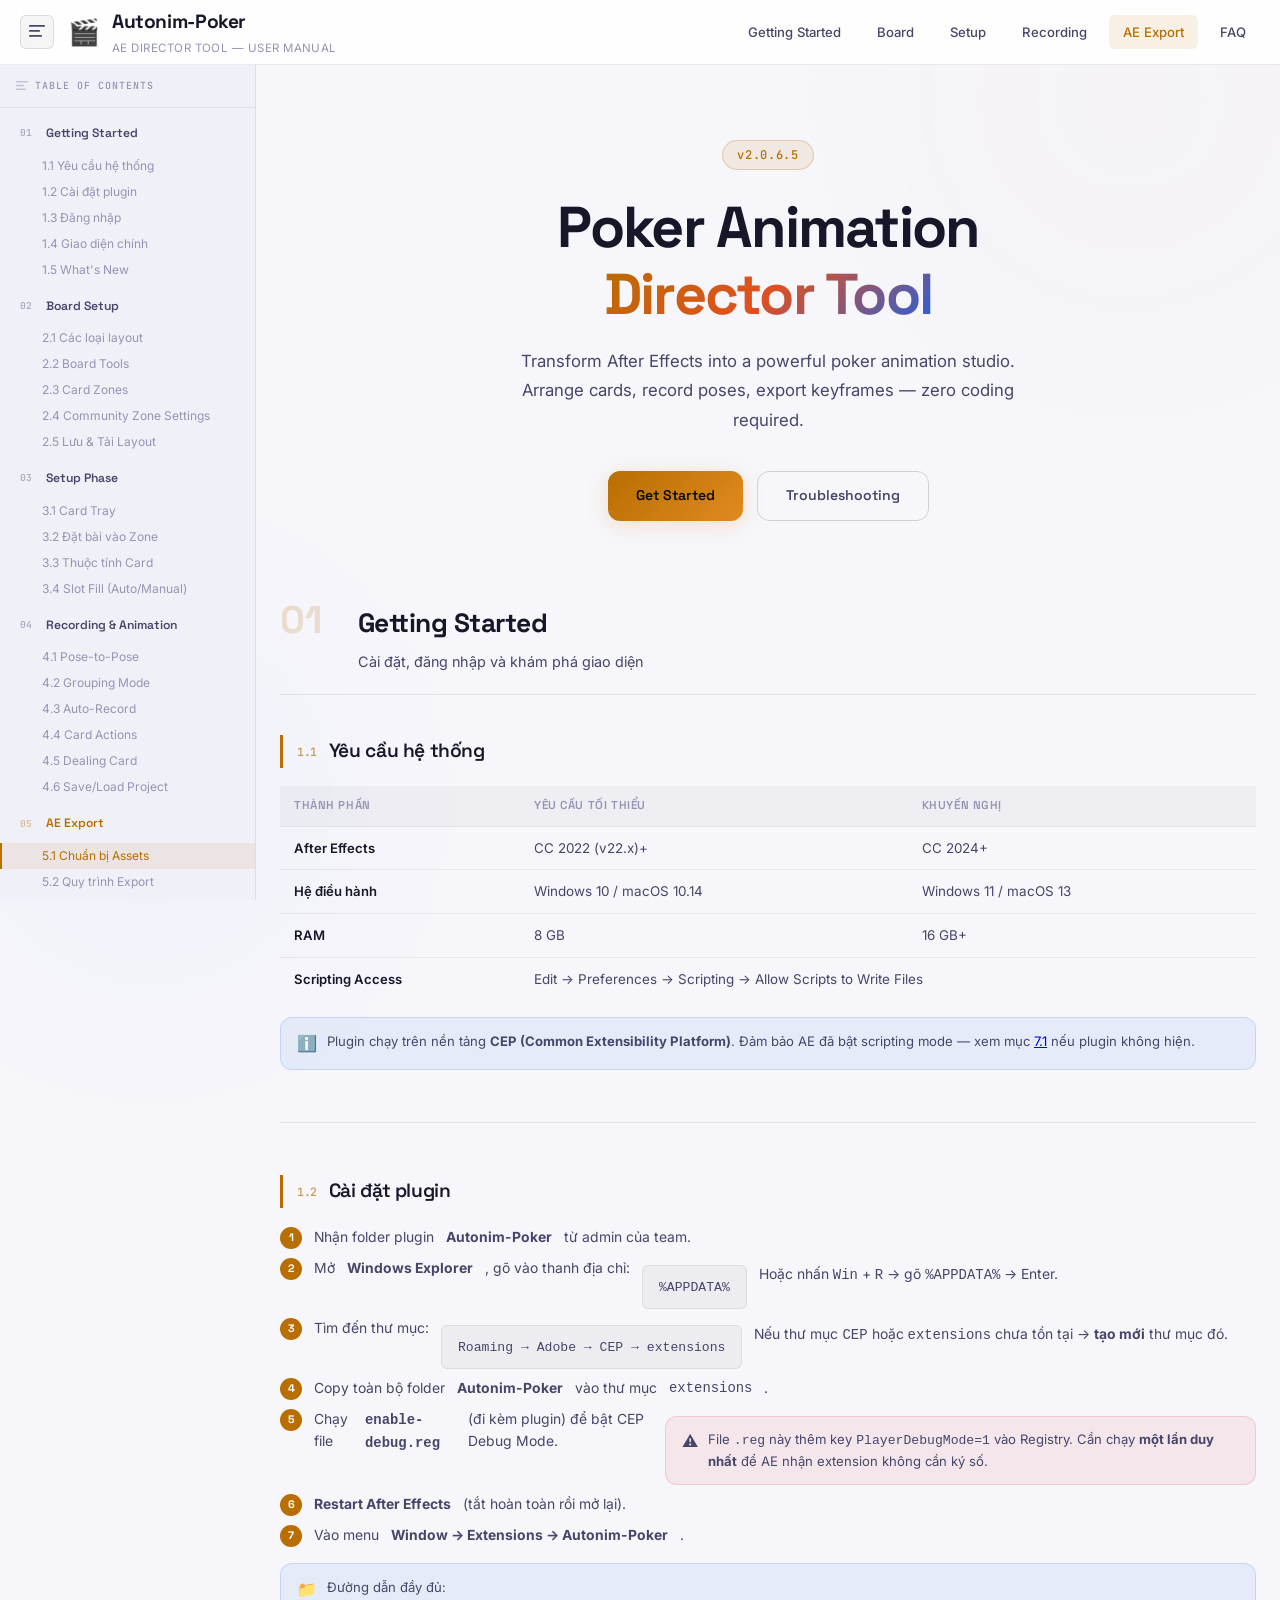
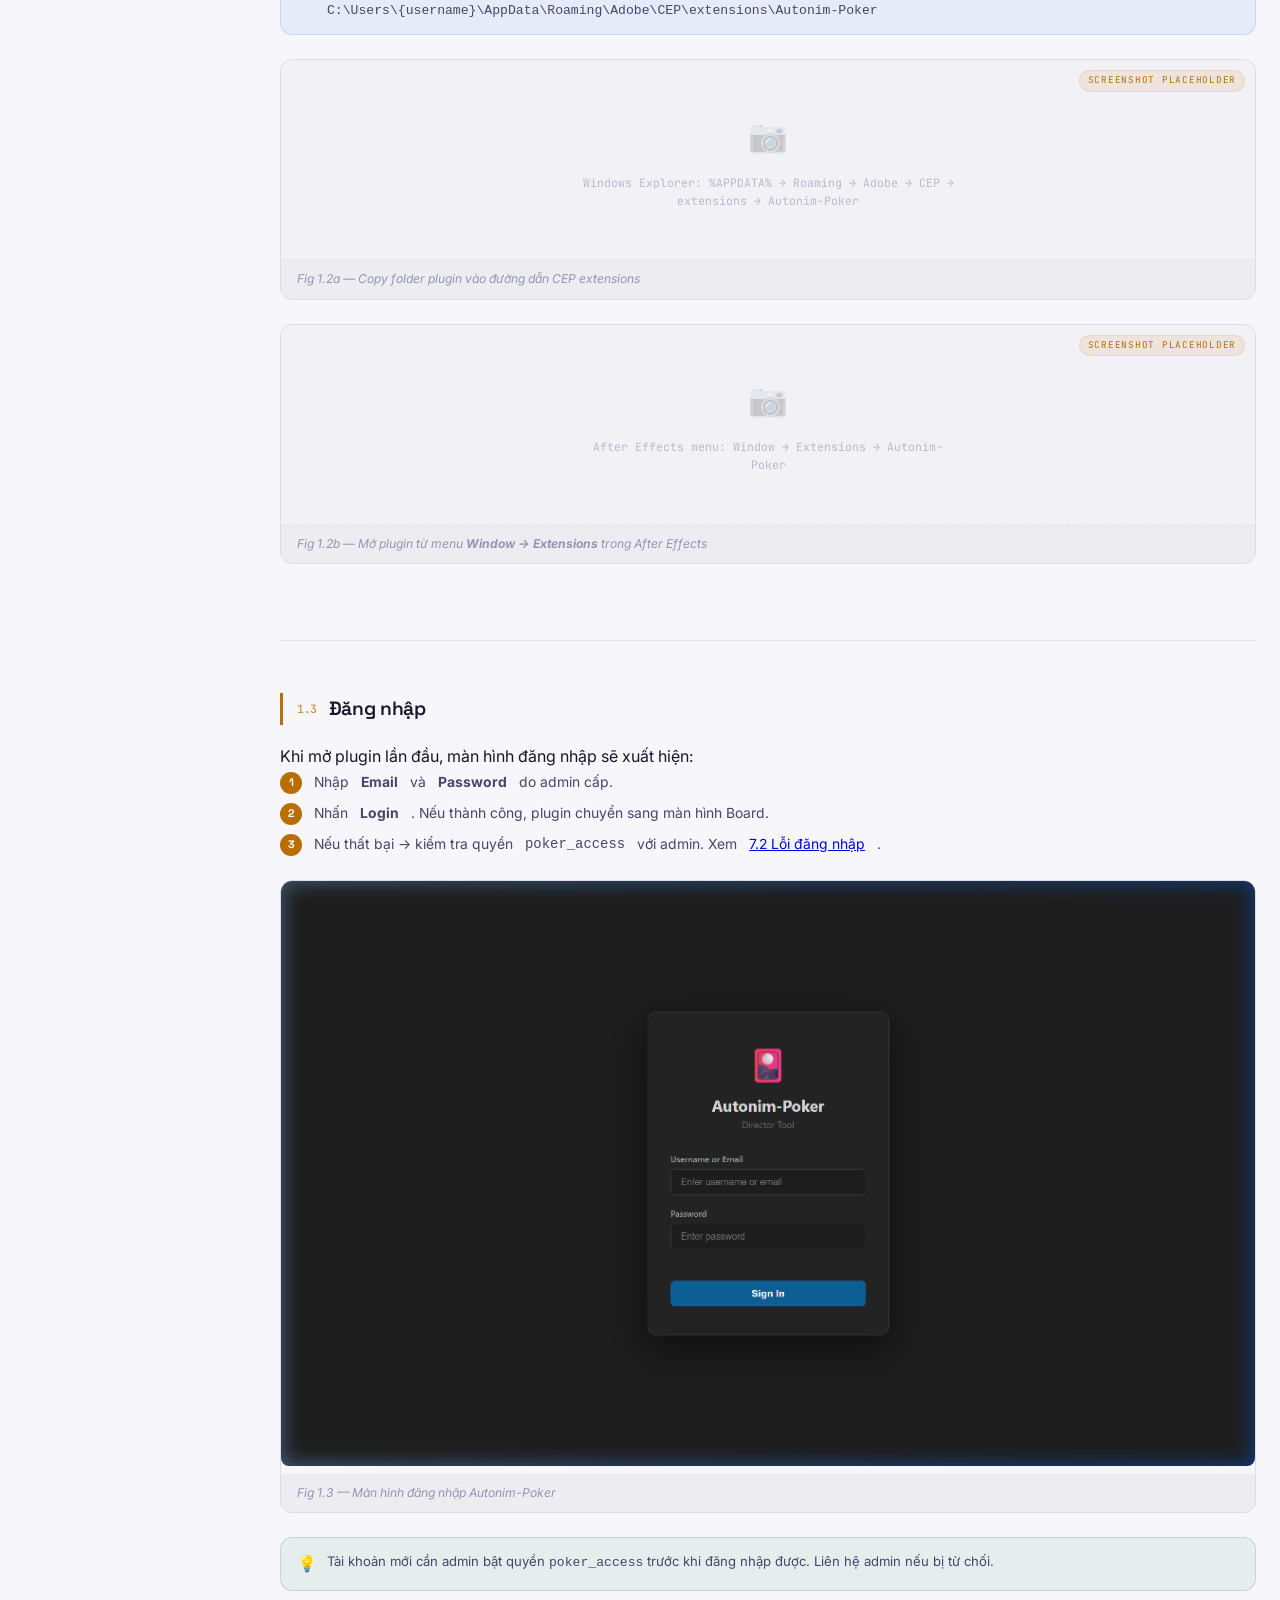
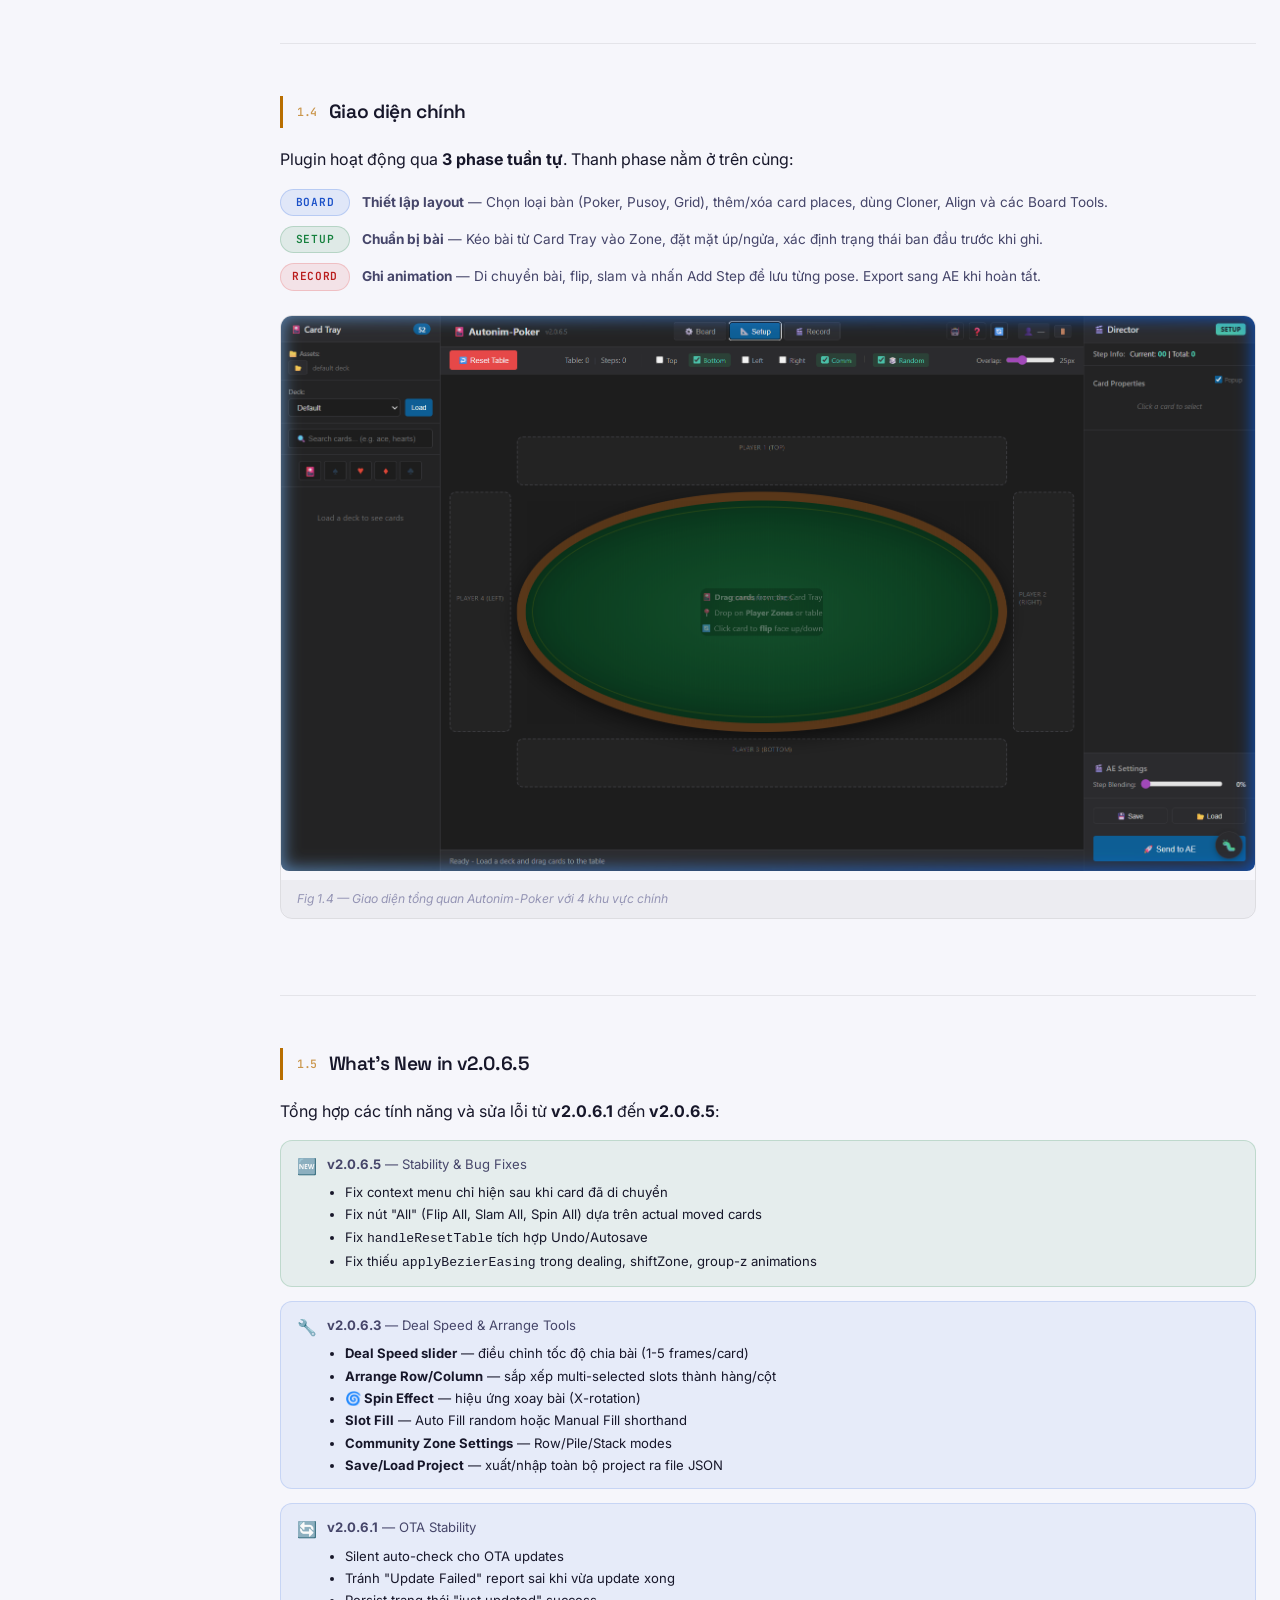
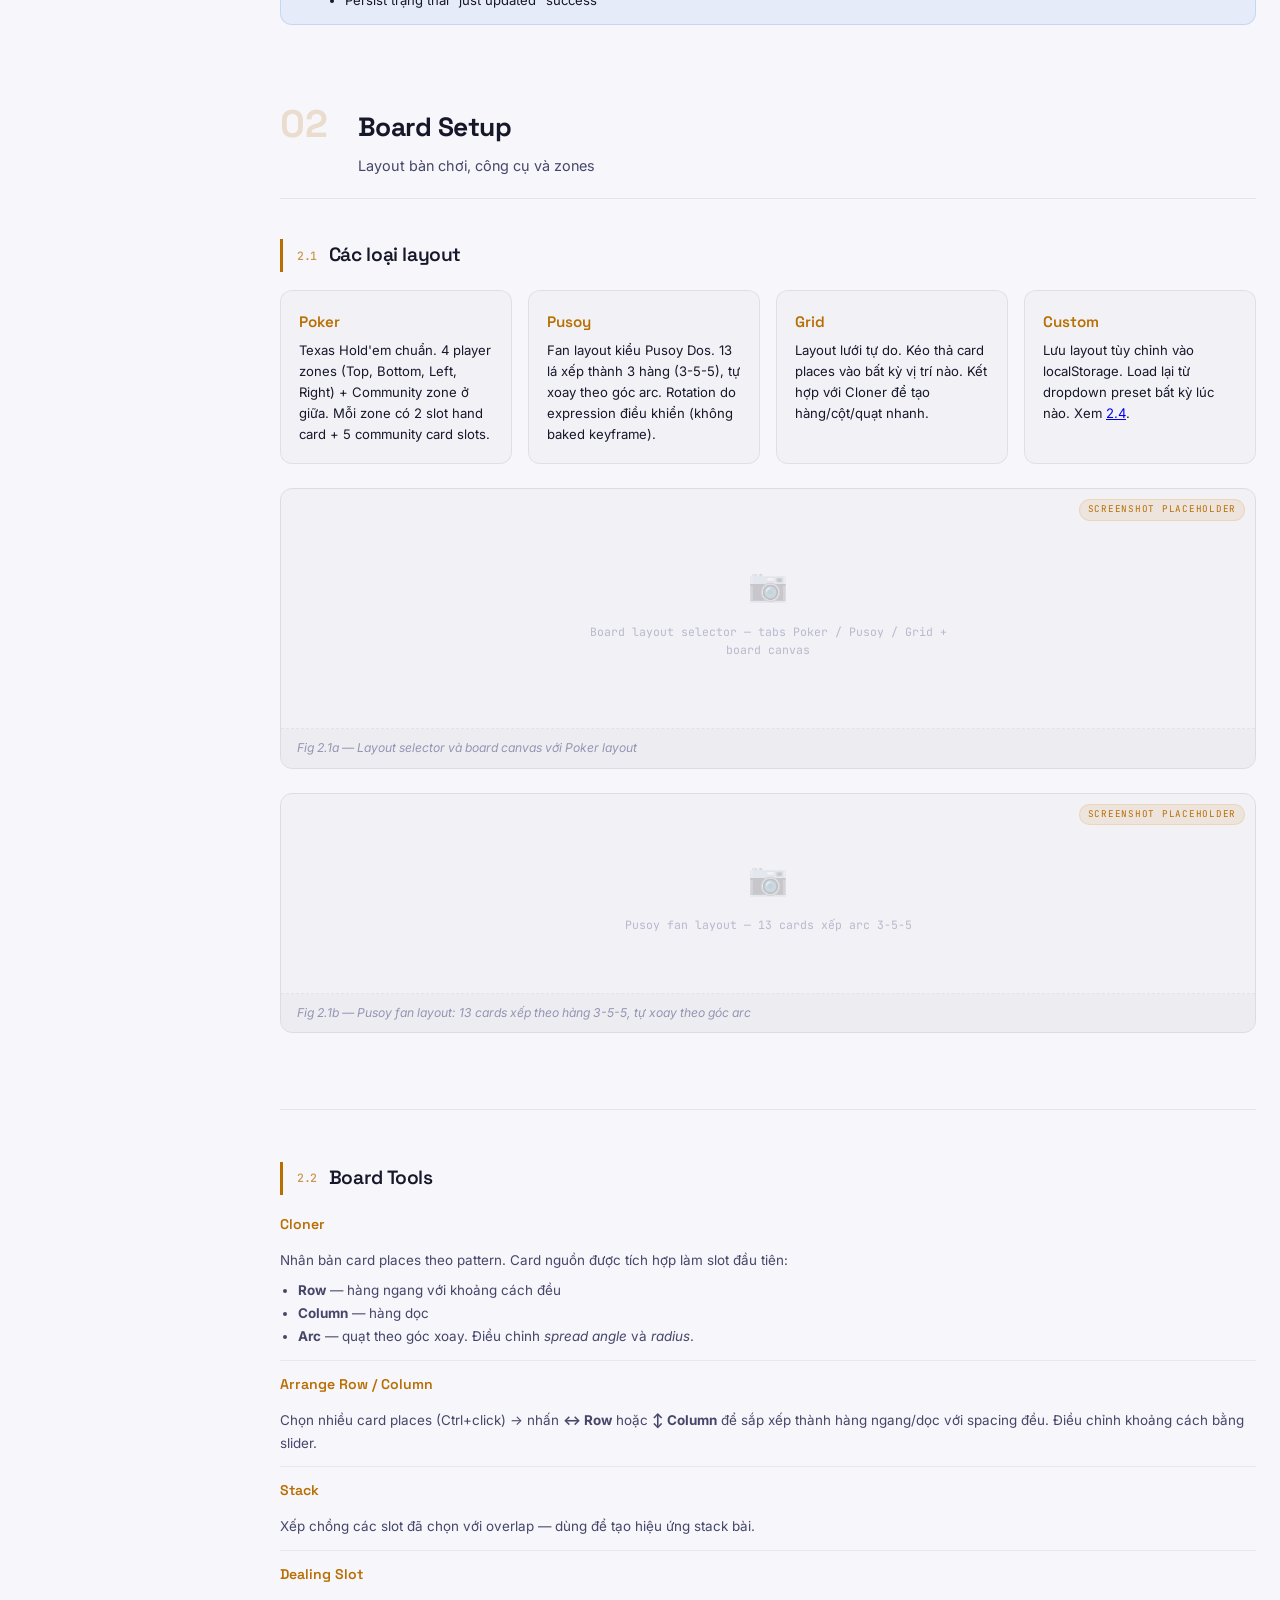
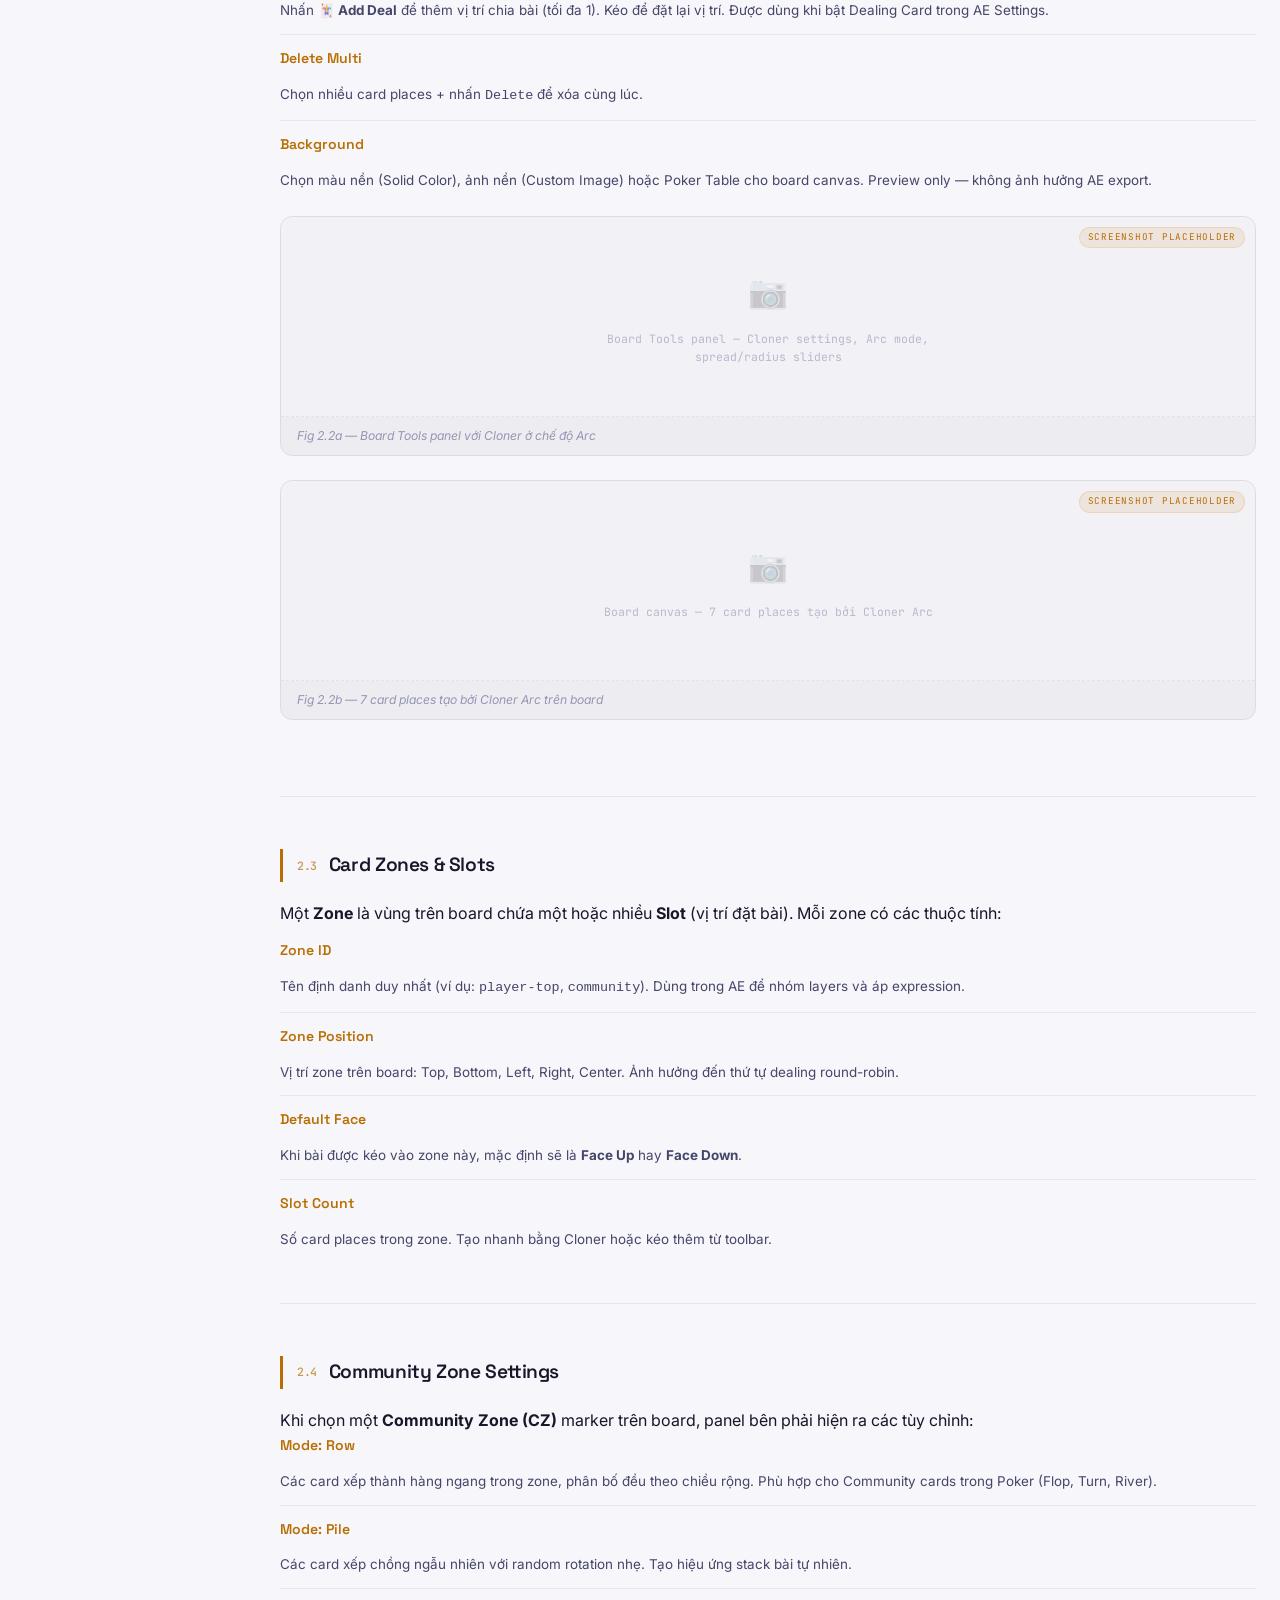
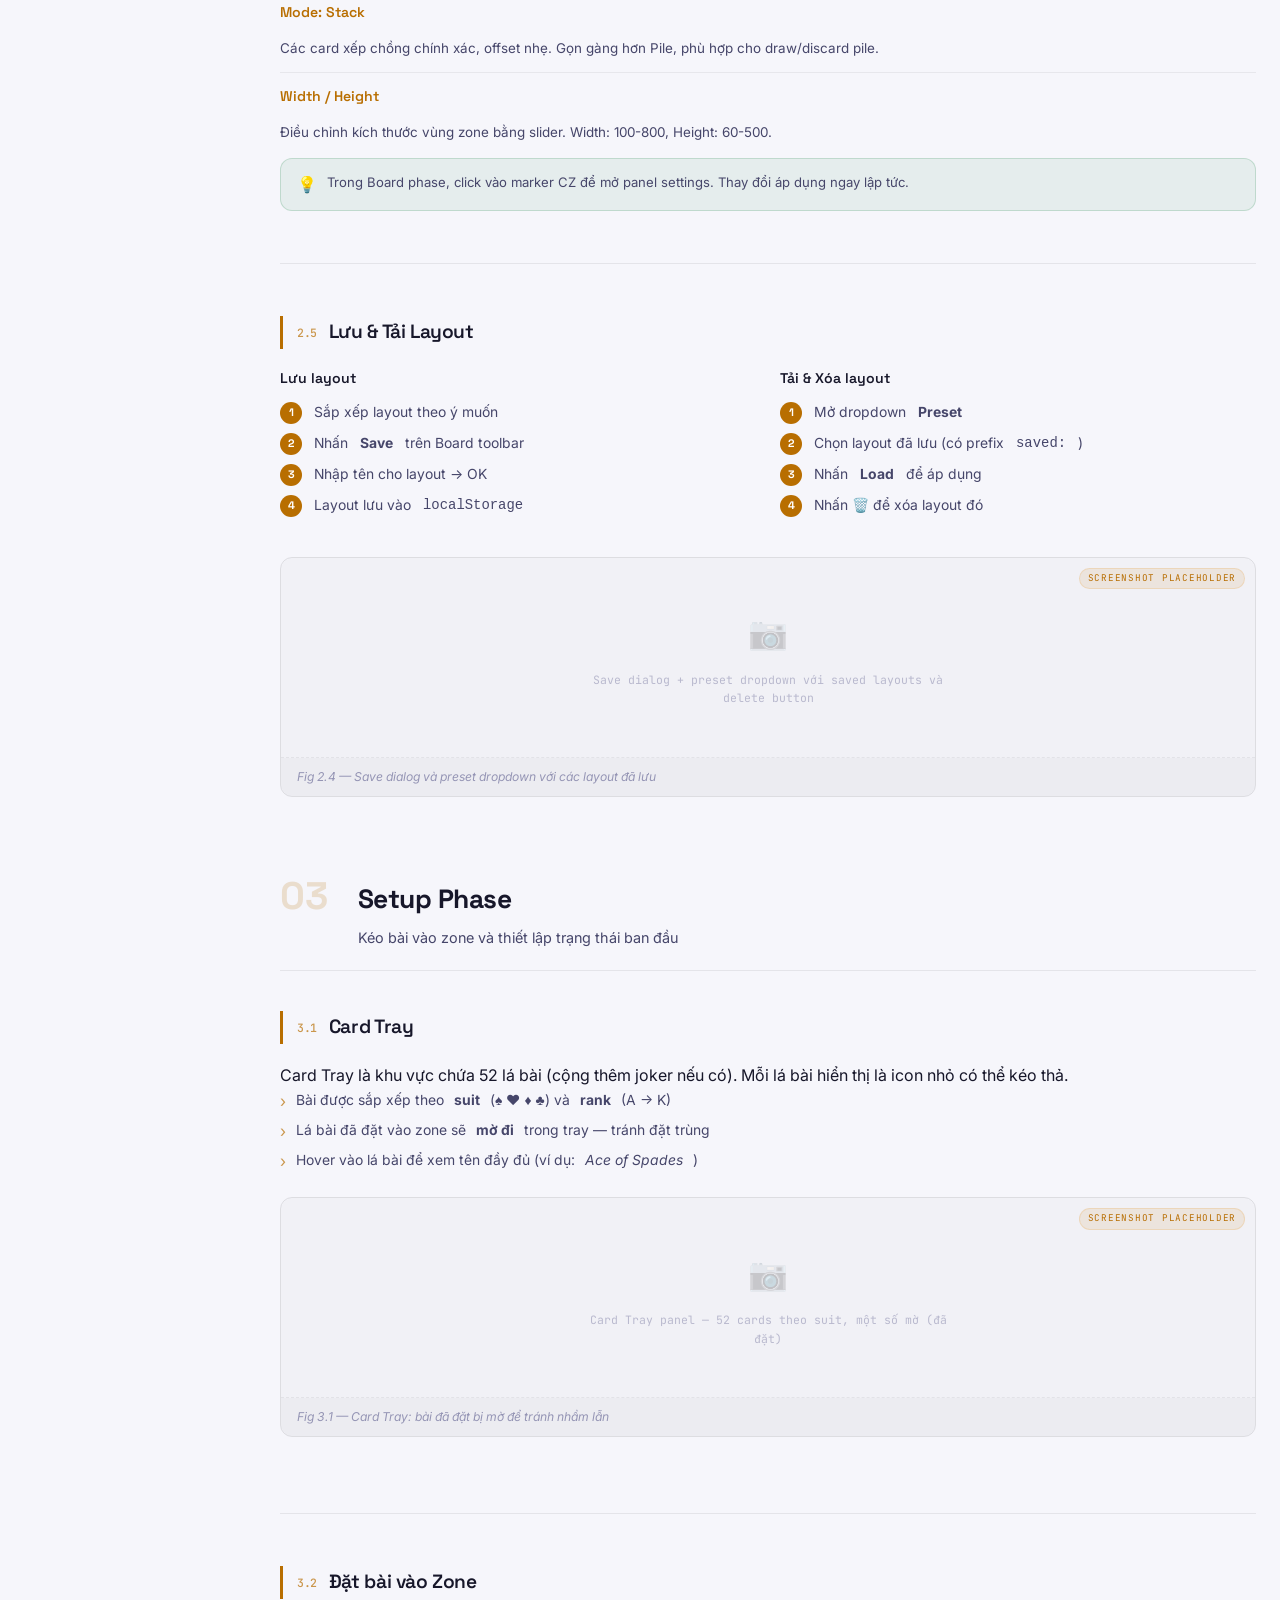
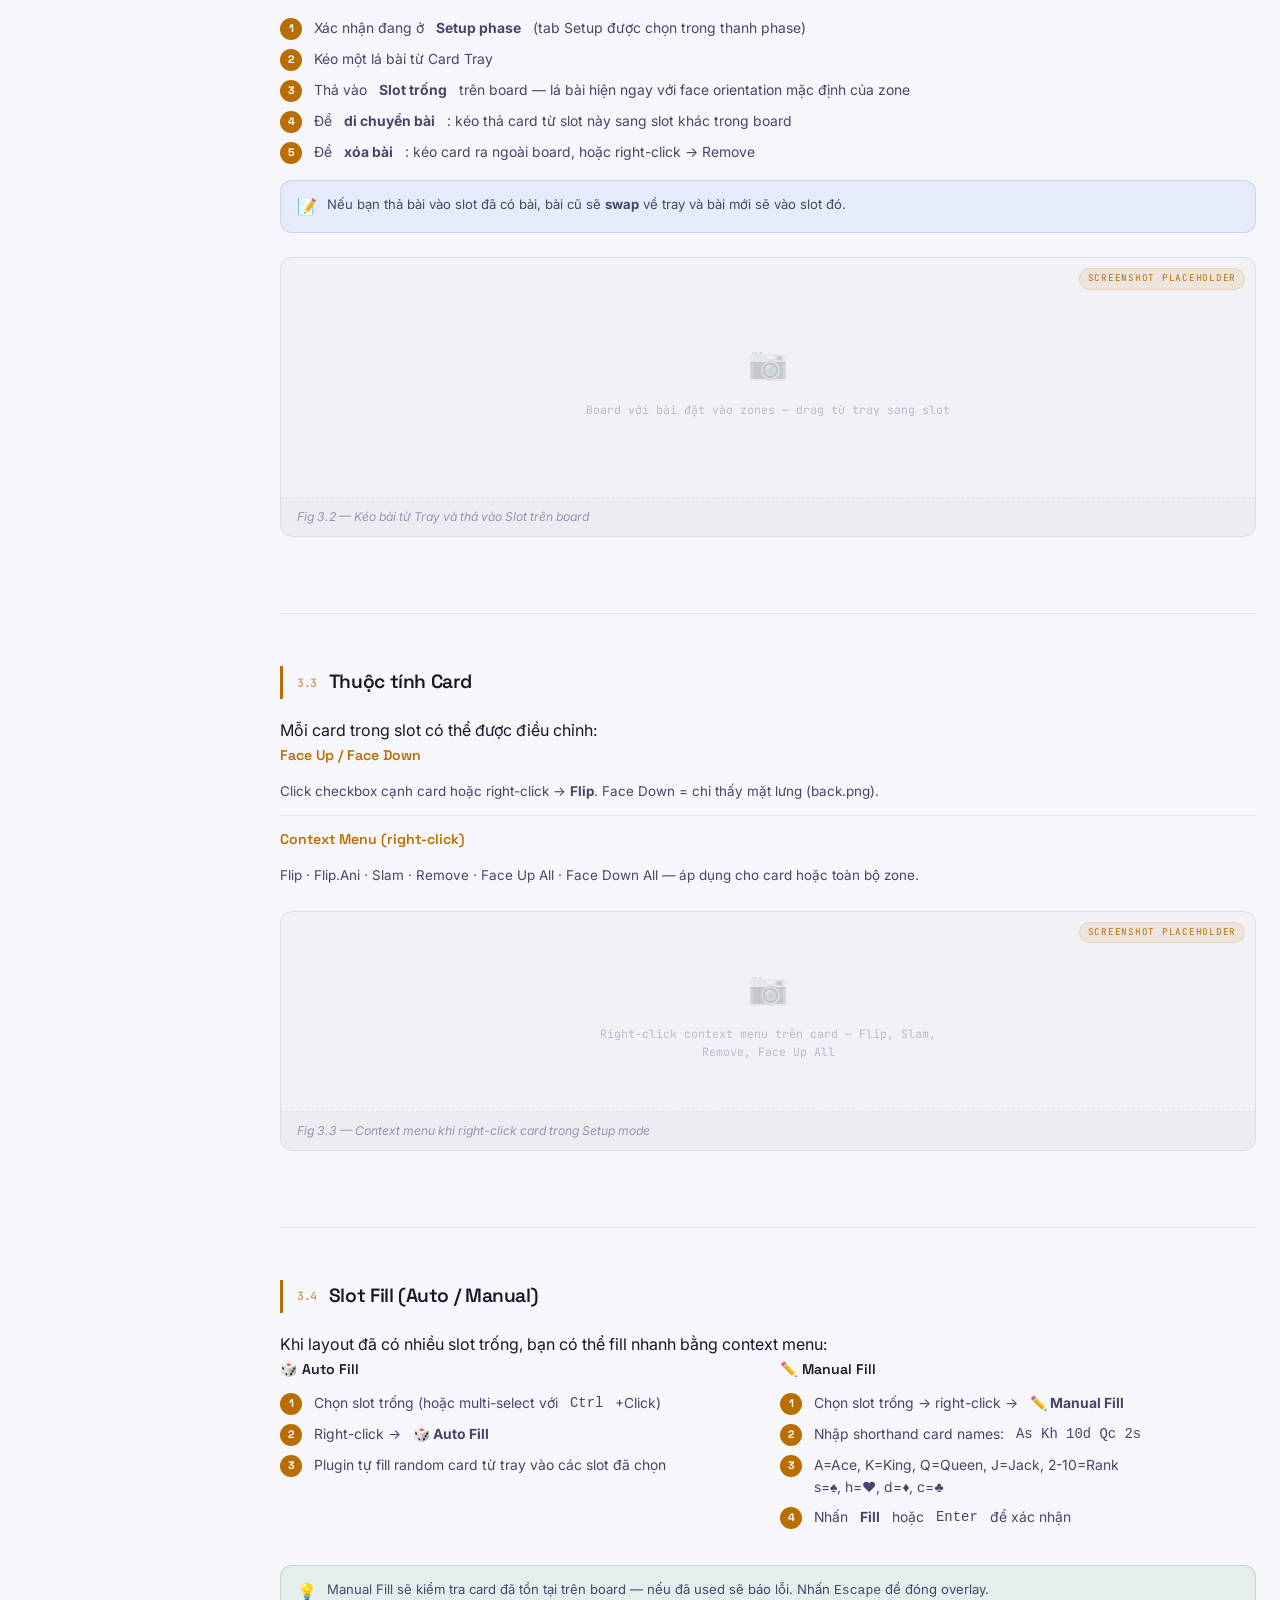
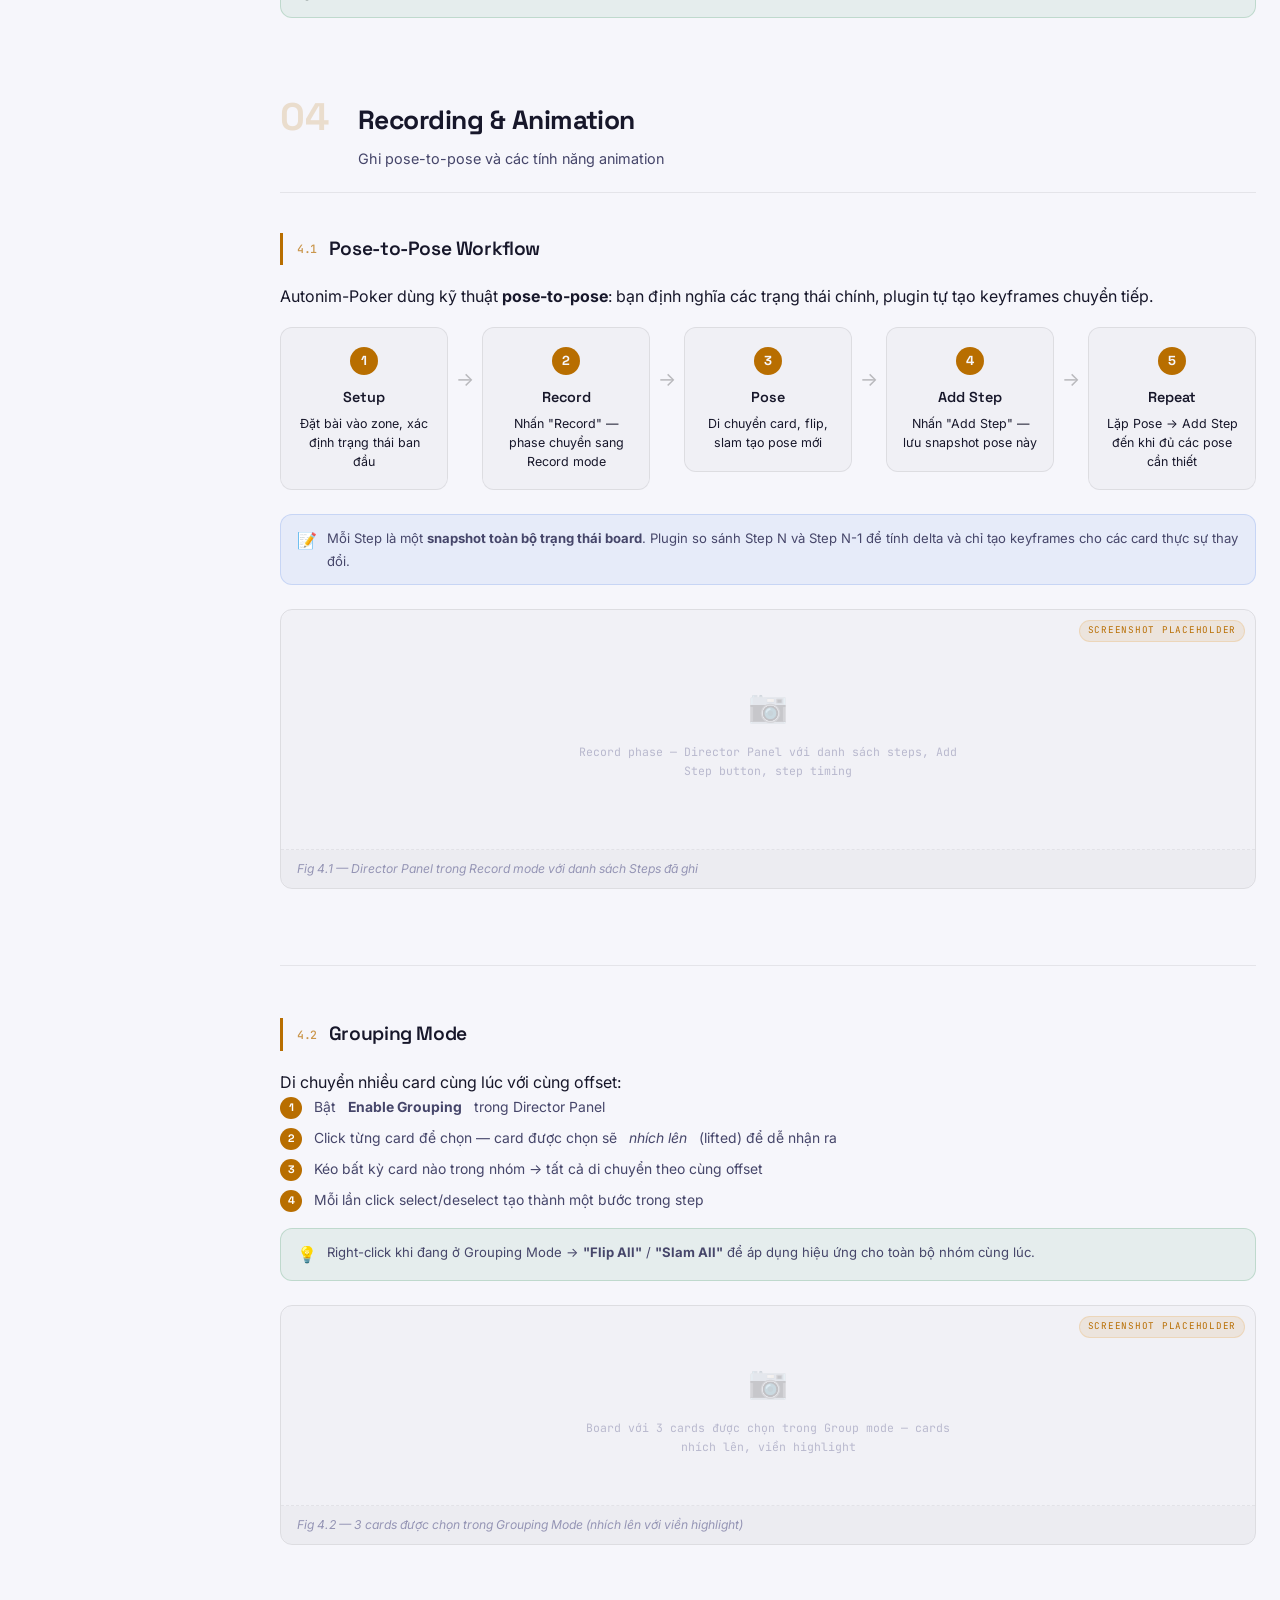
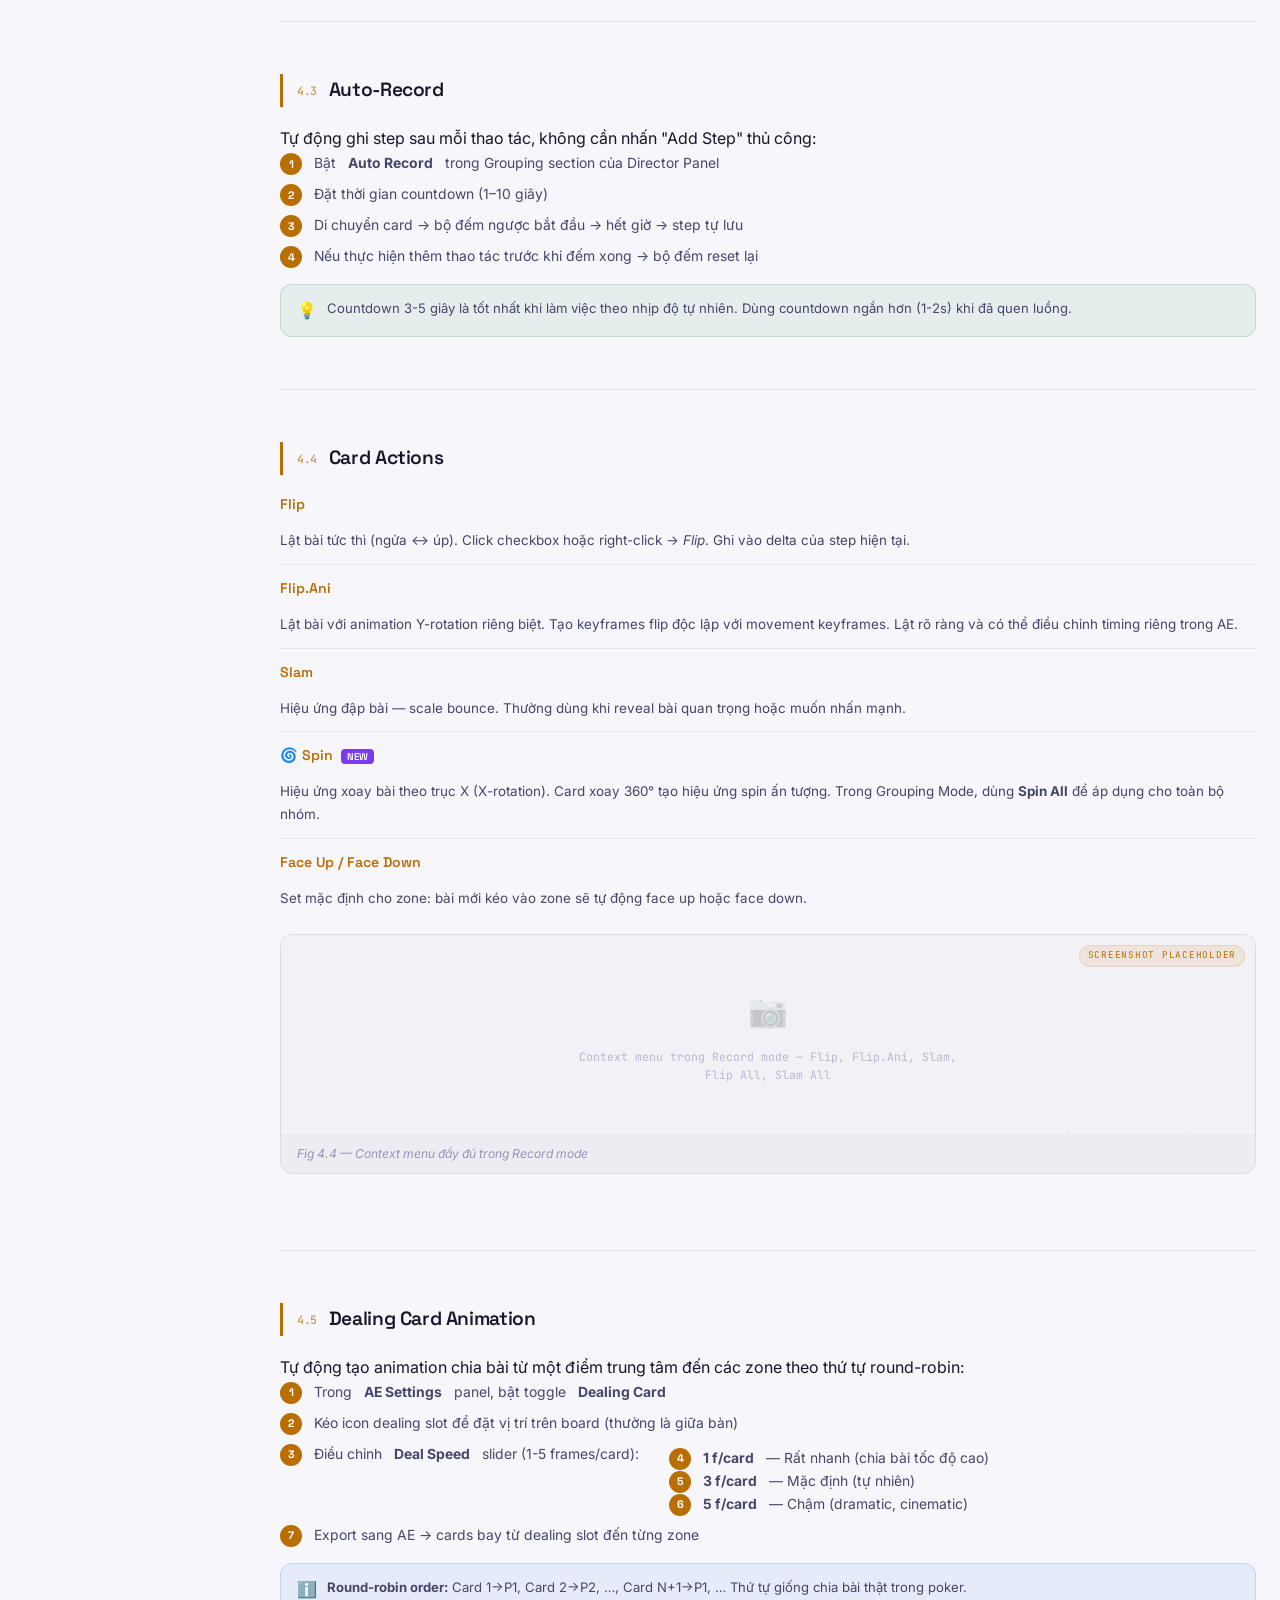
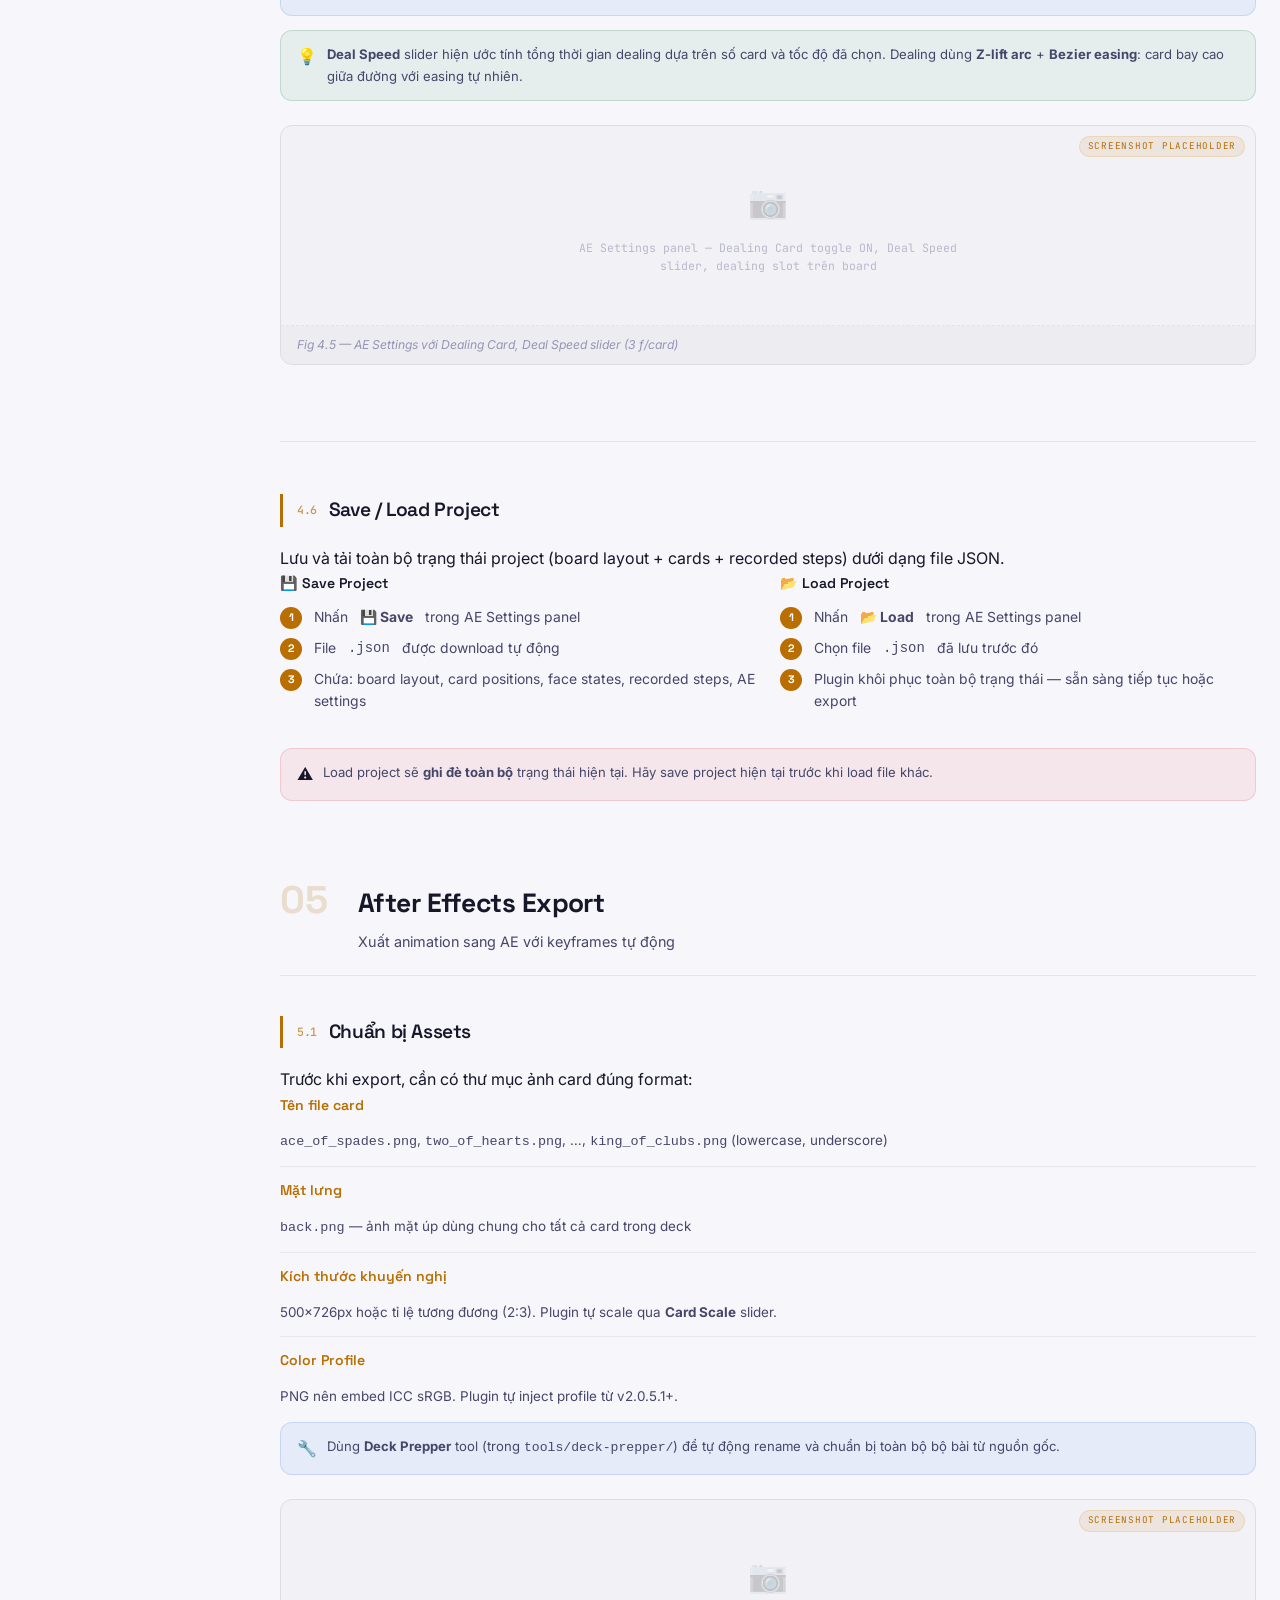
==== commit 46bc6950: "release: v2.0.6.6 — fix Pusoy cards reversed in AE - Fix Pusoy Z Rotation expression: negate slider " ====
--- a/faq/index.html
+++ b/faq/index.html
@@ -79,6 +79,7 @@
                             <a href="#s1-installation" class="toc-link">1.2 Cài đặt plugin</a>
                             <a href="#s1-login" class="toc-link">1.3 Đăng nhập</a>
                             <a href="#s1-interface" class="toc-link">1.4 Giao diện chính</a>
+                            <a href="#s1-whats-new" class="toc-link">1.5 What's New</a>
                         </div>
                     </div>
 
@@ -90,7 +91,8 @@
                             <a href="#s2-layouts" class="toc-link">2.1 Các loại layout</a>
                             <a href="#s2-tools" class="toc-link">2.2 Board Tools</a>
                             <a href="#s2-zones" class="toc-link">2.3 Card Zones</a>
-                            <a href="#s2-save-load" class="toc-link">2.4 Lưu & Tải Layout</a>
+                            <a href="#s2-cz-settings" class="toc-link">2.4 Community Zone Settings</a>
+                            <a href="#s2-save-load" class="toc-link">2.5 Lưu & Tải Layout</a>
                         </div>
                     </div>
 
@@ -102,6 +104,7 @@
                             <a href="#s3-tray" class="toc-link">3.1 Card Tray</a>
                             <a href="#s3-placing" class="toc-link">3.2 Đặt bài vào Zone</a>
                             <a href="#s3-properties" class="toc-link">3.3 Thuộc tính Card</a>
+                            <a href="#s3-slot-fill" class="toc-link">3.4 Slot Fill (Auto/Manual)</a>
                         </div>
                     </div>
 
@@ -115,6 +118,7 @@
                             <a href="#s4-auto-record" class="toc-link">4.3 Auto-Record</a>
                             <a href="#s4-card-actions" class="toc-link">4.4 Card Actions</a>
                             <a href="#s4-dealing" class="toc-link">4.5 Dealing Card</a>
+                            <a href="#s4-save-load" class="toc-link">4.6 Save/Load Project</a>
                         </div>
                     </div>
 
@@ -158,7 +162,7 @@
 
                 </nav>
 
-                <div class="sidebar__version">v2.0.6.0</div>
+                <div class="sidebar__version">v2.0.6.5</div>
             </div>
         </aside>
 
@@ -171,7 +175,7 @@
             <!-- Hero -->
             <section class="hero">
                 <div class="container">
-                    <div class="hero__badge">v2.0.6.0</div>
+                    <div class="hero__badge">v2.0.6.5</div>
                     <h2 class="hero__title">Poker Animation<br><span class="gradient-text">Director Tool</span></h2>
                     <p class="hero__desc">Transform After Effects into a powerful poker animation studio.<br>Arrange
                         cards, record poses, export keyframes — zero coding required.</p>
@@ -317,12 +321,7 @@
                             </ol>
 
                             <figure class="screenshot">
-                                <div class="screenshot__placeholder screenshot__placeholder--tall">
-                                    <span class="screenshot__badge">Screenshot Placeholder</span>
-                                    <span class="screenshot__icon">📷</span>
-                                    <span class="screenshot__label">Màn hình đăng nhập — email, password, nút
-                                        Login</span>
-                                </div>
+                                <img src="img/login_screen.png" alt="Màn hình đăng nhập Autonim-Poker" style="width:100%;border-radius:8px;">
                                 <figcaption>Fig 1.3 — Màn hình đăng nhập Autonim-Poker</figcaption>
                             </figure>
 
@@ -365,14 +364,59 @@
                             </div>
 
                             <figure class="screenshot">
-                                <div class="screenshot__placeholder screenshot__placeholder--wide">
-                                    <span class="screenshot__badge">Screenshot Placeholder</span>
-                                    <span class="screenshot__icon">📷</span>
-                                    <span class="screenshot__label">Giao diện tổng quan: (A) Thanh phase, (B) Board
-                                        canvas, (C) Card tray, (D) Director Panel / AE Settings</span>
-                                </div>
+                                <img src="img/overview_ui.png" alt="Giao diện tổng quan Autonim-Poker" style="width:100%;border-radius:8px;">
                                 <figcaption>Fig 1.4 — Giao diện tổng quan Autonim-Poker với 4 khu vực chính</figcaption>
                             </figure>
+                        </div>
+
+                        <!-- 1.5 -->
+                        <div class="subsection" id="s1-whats-new">
+                            <h3 class="subsection__title">
+                                <span class="subsection__num">1.5</span>What's New in v2.0.6.5
+                            </h3>
+                            <p>Tổng hợp các tính năng và sửa lỗi từ <strong>v2.0.6.1</strong> đến <strong>v2.0.6.5</strong>:</p>
+
+                            <div class="changelog-list" style="margin-top: 12px;">
+                                <div class="callout callout--tip">
+                                    <span class="callout__icon">🆕</span>
+                                    <div>
+                                        <p><strong>v2.0.6.5</strong> — Stability & Bug Fixes</p>
+                                        <ul style="margin-top:6px; padding-left:18px;">
+                                            <li>Fix context menu chỉ hiện sau khi card đã di chuyển</li>
+                                            <li>Fix nút "All" (Flip All, Slam All, Spin All) dựa trên actual moved cards</li>
+                                            <li>Fix <code>handleResetTable</code> tích hợp Undo/Autosave</li>
+                                            <li>Fix thiếu <code>applyBezierEasing</code> trong dealing, shiftZone, group-z animations</li>
+                                        </ul>
+                                    </div>
+                                </div>
+
+                                <div class="callout callout--info">
+                                    <span class="callout__icon">🔧</span>
+                                    <div>
+                                        <p><strong>v2.0.6.3</strong> — Deal Speed & Arrange Tools</p>
+                                        <ul style="margin-top:6px; padding-left:18px;">
+                                            <li><strong>Deal Speed slider</strong> — điều chỉnh tốc độ chia bài (1-5 frames/card)</li>
+                                            <li><strong>Arrange Row/Column</strong> — sắp xếp multi-selected slots thành hàng/cột</li>
+                                            <li><strong>🌀 Spin Effect</strong> — hiệu ứng xoay bài (X-rotation)</li>
+                                            <li><strong>Slot Fill</strong> — Auto Fill random hoặc Manual Fill shorthand</li>
+                                            <li><strong>Community Zone Settings</strong> — Row/Pile/Stack modes</li>
+                                            <li><strong>Save/Load Project</strong> — xuất/nhập toàn bộ project ra file JSON</li>
+                                        </ul>
+                                    </div>
+                                </div>
+
+                                <div class="callout callout--info">
+                                    <span class="callout__icon">🔄</span>
+                                    <div>
+                                        <p><strong>v2.0.6.1</strong> — OTA Stability</p>
+                                        <ul style="margin-top:6px; padding-left:18px;">
+                                            <li>Silent auto-check cho OTA updates</li>
+                                            <li>Tránh "Update Failed" report sai khi vừa update xong</li>
+                                            <li>Persist trạng thái "just updated" success</li>
+                                        </ul>
+                                    </div>
+                                </div>
+                            </div>
                         </div>
                     </section>
 
@@ -453,16 +497,18 @@
                                             và <em>radius</em>.</li>
                                     </ul>
                                 </dd>
-                                <dt>Align</dt>
-                                <dd>Chọn nhiều card places (Ctrl+click) → căn chỉnh theo: Left, Center H, Right, Top,
-                                    Middle V, Bottom.</dd>
-                                <dt>Distribute</dt>
-                                <dd>Phân bố đều khoảng cách ngang hoặc dọc giữa các card places đã chọn.</dd>
+                                <dt>Arrange Row / Column</dt>
+                                <dd>
+                                    Chọn nhiều card places (Ctrl+click) → nhấn <strong>↔ Row</strong> hoặc <strong>↕ Column</strong> để sắp xếp thành hàng ngang/dọc với spacing đều. Điều chỉnh khoảng cách bằng slider.
+                                </dd>
+                                <dt>Stack</dt>
+                                <dd>Xếp chồng các slot đã chọn với overlap — dùng để tạo hiệu ứng stack bài.</dd>
+                                <dt>Dealing Slot</dt>
+                                <dd>Nhấn <strong>🃏 Add Deal</strong> để thêm vị trí chia bài (tối đa 1). Kéo để đặt lại vị trí. Được dùng khi bật Dealing Card trong AE Settings.</dd>
                                 <dt>Delete Multi</dt>
                                 <dd>Chọn nhiều card places + nhấn <kbd>Delete</kbd> để xóa cùng lúc.</dd>
                                 <dt>Background</dt>
-                                <dd>Chọn màu nền hoặc ảnh nền cho board canvas (preview only, không ảnh hưởng AE
-                                    export).</dd>
+                                <dd>Chọn màu nền (Solid Color), ảnh nền (Custom Image) hoặc Poker Table cho board canvas. Preview only — không ảnh hưởng AE export.</dd>
                             </dl>
 
                             <figure class="screenshot">
@@ -509,9 +555,32 @@
                         </div>
 
                         <!-- 2.4 -->
+                        <div class="subsection" id="s2-cz-settings">
+                            <h3 class="subsection__title">
+                                <span class="subsection__num">2.4</span>Community Zone Settings
+                            </h3>
+                            <p>Khi chọn một <strong>Community Zone (CZ)</strong> marker trên board, panel bên phải hiện ra các tùy chỉnh:</p>
+                            <dl class="tool-list">
+                                <dt>Mode: Row</dt>
+                                <dd>Các card xếp thành hàng ngang trong zone, phân bố đều theo chiều rộng. Phù hợp cho Community cards trong Poker (Flop, Turn, River).</dd>
+                                <dt>Mode: Pile</dt>
+                                <dd>Các card xếp chồng ngẫu nhiên với random rotation nhẹ. Tạo hiệu ứng stack bài tự nhiên.</dd>
+                                <dt>Mode: Stack</dt>
+                                <dd>Các card xếp chồng chính xác, offset nhẹ. Gọn gàng hơn Pile, phù hợp cho draw/discard pile.</dd>
+                                <dt>Width / Height</dt>
+                                <dd>Điều chỉnh kích thước vùng zone bằng slider. Width: 100-800, Height: 60-500.</dd>
+                            </dl>
+
+                            <div class="callout callout--tip">
+                                <span class="callout__icon">💡</span>
+                                <p>Trong Board phase, click vào marker CZ để mở panel settings. Thay đổi áp dụng ngay lập tức.</p>
+                            </div>
+                        </div>
+
+                        <!-- 2.5 -->
                         <div class="subsection" id="s2-save-load">
                             <h3 class="subsection__title">
-                                <span class="subsection__num">2.4</span>Lưu & Tải Layout
+                                <span class="subsection__num">2.5</span>Lưu & Tải Layout
                             </h3>
 
                             <div class="two-col">
@@ -639,6 +708,39 @@
                                 </div>
                                 <figcaption>Fig 3.3 — Context menu khi right-click card trong Setup mode</figcaption>
                             </figure>
+                        </div>
+
+                        <!-- 3.4 -->
+                        <div class="subsection" id="s3-slot-fill">
+                            <h3 class="subsection__title">
+                                <span class="subsection__num">3.4</span>Slot Fill (Auto / Manual)
+                            </h3>
+                            <p>Khi layout đã có nhiều slot trống, bạn có thể fill nhanh bằng context menu:</p>
+
+                            <div class="two-col">
+                                <div>
+                                    <p class="col-heading">🎲 Auto Fill</p>
+                                    <ol class="step-list">
+                                        <li>Chọn slot trống (hoặc multi-select với <kbd>Ctrl</kbd>+Click)</li>
+                                        <li>Right-click → <strong>🎲 Auto Fill</strong></li>
+                                        <li>Plugin tự fill random card từ tray vào các slot đã chọn</li>
+                                    </ol>
+                                </div>
+                                <div>
+                                    <p class="col-heading">✏️ Manual Fill</p>
+                                    <ol class="step-list">
+                                        <li>Chọn slot trống → right-click → <strong>✏️ Manual Fill</strong></li>
+                                        <li>Nhập shorthand card names:<br><code>As Kh 10d Qc 2s</code></li>
+                                        <li>A=Ace, K=King, Q=Queen, J=Jack, 2-10=Rank<br>s=♠, h=♥, d=♦, c=♣</li>
+                                        <li>Nhấn <strong>Fill</strong> hoặc <kbd>Enter</kbd> để xác nhận</li>
+                                    </ol>
+                                </div>
+                            </div>
+
+                            <div class="callout callout--tip">
+                                <span class="callout__icon">💡</span>
+                                <p>Manual Fill sẽ kiểm tra card đã tồn tại trên board — nếu đã used sẽ báo lỗi. Nhấn <kbd>Escape</kbd> để đóng overlay.</p>
+                            </div>
                         </div>
                     </section>
 
@@ -777,6 +879,8 @@
                                 <dt>Slam</dt>
                                 <dd>Hiệu ứng đập bài — scale bounce. Thường dùng khi reveal bài quan trọng hoặc muốn
                                     nhấn mạnh.</dd>
+                                <dt>🌀 Spin <span style="background:#7c3aed;color:#fff;font-size:0.7em;padding:1px 6px;border-radius:4px;margin-left:4px;">NEW</span></dt>
+                                <dd>Hiệu ứng xoay bài theo trục X (X-rotation). Card xoay 360° tạo hiệu ứng spin ấn tượng. Trong Grouping Mode, dùng <strong>Spin All</strong> để áp dụng cho toàn bộ nhóm.</dd>
                                 <dt>Face Up / Face Down</dt>
                                 <dd>Set mặc định cho zone: bài mới kéo vào zone sẽ tự động face up hoặc face down.</dd>
                             </dl>
@@ -803,6 +907,13 @@
                                 <li>Trong <strong>AE Settings</strong> panel, bật toggle <strong>Dealing Card</strong>
                                 </li>
                                 <li>Kéo icon dealing slot để đặt vị trí trên board (thường là giữa bàn)</li>
+                                <li>Điều chỉnh <strong>Deal Speed</strong> slider (1-5 frames/card):
+                                    <ul style="margin-top:4px; padding-left:18px;">
+                                        <li><strong>1 f/card</strong> — Rất nhanh (chia bài tốc độ cao)</li>
+                                        <li><strong>3 f/card</strong> — Mặc định (tự nhiên)</li>
+                                        <li><strong>5 f/card</strong> — Chậm (dramatic, cinematic)</li>
+                                    </ul>
+                                </li>
                                 <li>Export sang AE → cards bay từ dealing slot đến từng zone</li>
                             </ol>
 
@@ -814,20 +925,49 @@
 
                             <div class="callout callout--tip">
                                 <span class="callout__icon">💡</span>
-                                <p>Từ <strong>v2.0.6.0+</strong>, dealing dùng <strong>Z-lift arc</strong>: card bay cao
-                                    hơn giữa đường để tránh xuyên qua nhau trong AE 3D.</p>
+                                <p><strong>Deal Speed</strong> slider hiện ước tính tổng thời gian dealing dựa trên số card và tốc độ đã chọn. Dealing dùng <strong>Z-lift arc</strong> + <strong>Bezier easing</strong>: card bay cao giữa đường với easing tự nhiên.</p>
                             </div>
 
                             <figure class="screenshot">
                                 <div class="screenshot__placeholder">
                                     <span class="screenshot__badge">Screenshot Placeholder</span>
                                     <span class="screenshot__icon">📷</span>
-                                    <span class="screenshot__label">AE Settings panel — Dealing Card toggle ON, dealing
-                                        slot trên board</span>
-                                </div>
-                                <figcaption>Fig 4.5 — AE Settings với Dealing Card bật và dealing slot được đặt trên
-                                    board</figcaption>
-                            </figure>
+                                    <span class="screenshot__label">AE Settings panel — Dealing Card toggle ON, Deal Speed slider, dealing slot trên board</span>
+                                </div>
+                                <figcaption>Fig 4.5 — AE Settings với Dealing Card, Deal Speed slider (3 f/card)</figcaption>
+                            </figure>
+                        </div>
+
+                        <!-- 4.6 -->
+                        <div class="subsection" id="s4-save-load">
+                            <h3 class="subsection__title">
+                                <span class="subsection__num">4.6</span>Save / Load Project
+                            </h3>
+                            <p>Lưu và tải toàn bộ trạng thái project (board layout + cards + recorded steps) dưới dạng file JSON.</p>
+
+                            <div class="two-col">
+                                <div>
+                                    <p class="col-heading">💾 Save Project</p>
+                                    <ol class="step-list">
+                                        <li>Nhấn <strong>💾 Save</strong> trong AE Settings panel</li>
+                                        <li>File <code>.json</code> được download tự động</li>
+                                        <li>Chứa: board layout, card positions, face states, recorded steps, AE settings</li>
+                                    </ol>
+                                </div>
+                                <div>
+                                    <p class="col-heading">📂 Load Project</p>
+                                    <ol class="step-list">
+                                        <li>Nhấn <strong>📂 Load</strong> trong AE Settings panel</li>
+                                        <li>Chọn file <code>.json</code> đã lưu trước đó</li>
+                                        <li>Plugin khôi phục toàn bộ trạng thái — sẵn sàng tiếp tục hoặc export</li>
+                                    </ol>
+                                </div>
+                            </div>
+
+                            <div class="callout callout--warning">
+                                <span class="callout__icon">⚠️</span>
+                                <p>Load project sẽ <strong>ghi đè toàn bộ</strong> trạng thái hiện tại. Hãy save project hiện tại trước khi load file khác.</p>
+                            </div>
                         </div>
                     </section>
 
@@ -1046,11 +1186,15 @@
                             </div>
                             <div class="shortcut">
                                 <kbd>Ctrl</kbd> + <kbd>Z</kbd>
-                                <span>Undo thao tác gần nhất</span>
+                                <span>Undo thao tác gần nhất (Board + Record mode)</span>
+                            </div>
+                            <div class="shortcut">
+                                <kbd>Escape</kbd>
+                                <span>Đóng overlay, context menu, hoặc Manual Fill panel</span>
                             </div>
                             <div class="shortcut">
                                 <kbd>Right-click</kbd>
-                                <span>Context menu — Flip / Flip.Ani / Slam / Remove</span>
+                                <span>Context menu — Flip / Flip.Ani / Slam / Spin / Remove</span>
                             </div>
                             <div class="shortcut">
                                 <kbd>Drag</kbd>
@@ -1058,11 +1202,15 @@
                             </div>
                             <div class="shortcut">
                                 <kbd>Ctrl</kbd> + <kbd>Click</kbd>
-                                <span>Multi-select card places (Board mode)</span>
+                                <span>Multi-select card places / slots (Board mode)</span>
                             </div>
                             <div class="shortcut">
                                 <kbd>Click</kbd>
                                 <span>Chọn card vào group (Grouping Mode)</span>
+                            </div>
+                            <div class="shortcut">
+                                <kbd>Enter</kbd>
+                                <span>Xác nhận Manual Fill input</span>
                             </div>
                         </div>
                     </section>
@@ -1340,6 +1488,22 @@
                                 <dd>Tham số quyết định step tiếp theo bắt đầu khi nào. 0% = tuần tự hoàn toàn, 50% =
                                     step sau bắt đầu khi step trước đi nửa đường.</dd>
                             </div>
+                            <div class="glossary-item">
+                                <dt>Spin Effect</dt>
+                                <dd>Hiệu ứng xoay card theo trục X (X-rotation 360°). Tạo keyframes X-rotation trong AE. Có thể áp dụng riêng lẻ hoặc cho toàn group với Spin All.</dd>
+                            </div>
+                            <div class="glossary-item">
+                                <dt>Deal Speed</dt>
+                                <dd>Số frames giữa mỗi lá bài khi chia (stagger). 1 f/card = nhanh, 5 f/card = chậm. Điều chỉnh bằng slider trong AE Settings khi Dealing Card bật.</dd>
+                            </div>
+                            <div class="glossary-item">
+                                <dt>Slot Fill</dt>
+                                <dd>Tính năng fill nhanh card vào các slot trống. Auto Fill = random, Manual Fill = nhập shorthand (ví dụ: As Kh 10d).</dd>
+                            </div>
+                            <div class="glossary-item">
+                                <dt>Bezier Easing</dt>
+                                <dd>Hàm easing tùy chỉnh dùng đường cong Bezier để tạo chuyển động mượt mà. Plugin dùng cho dealing, shiftZone và group-z animations.</dd>
+                            </div>
                         </dl>
                     </section>
 
